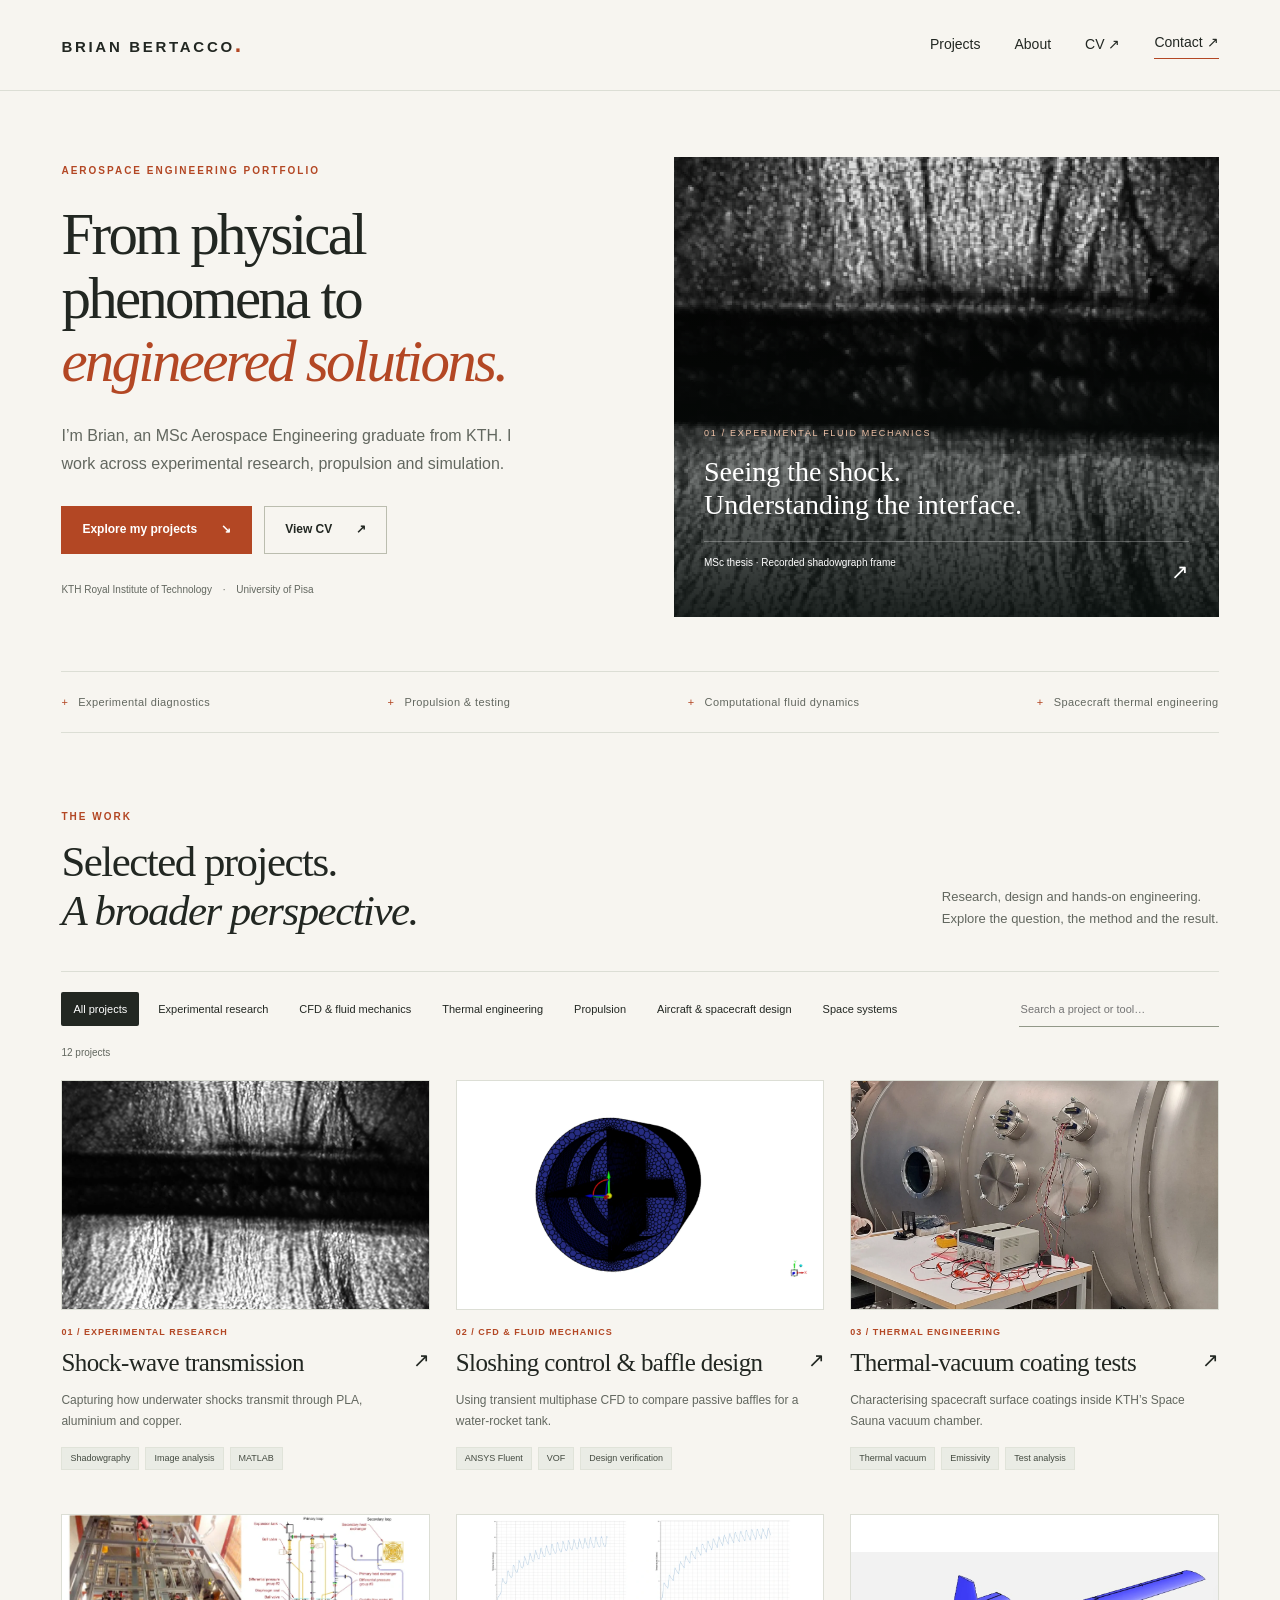
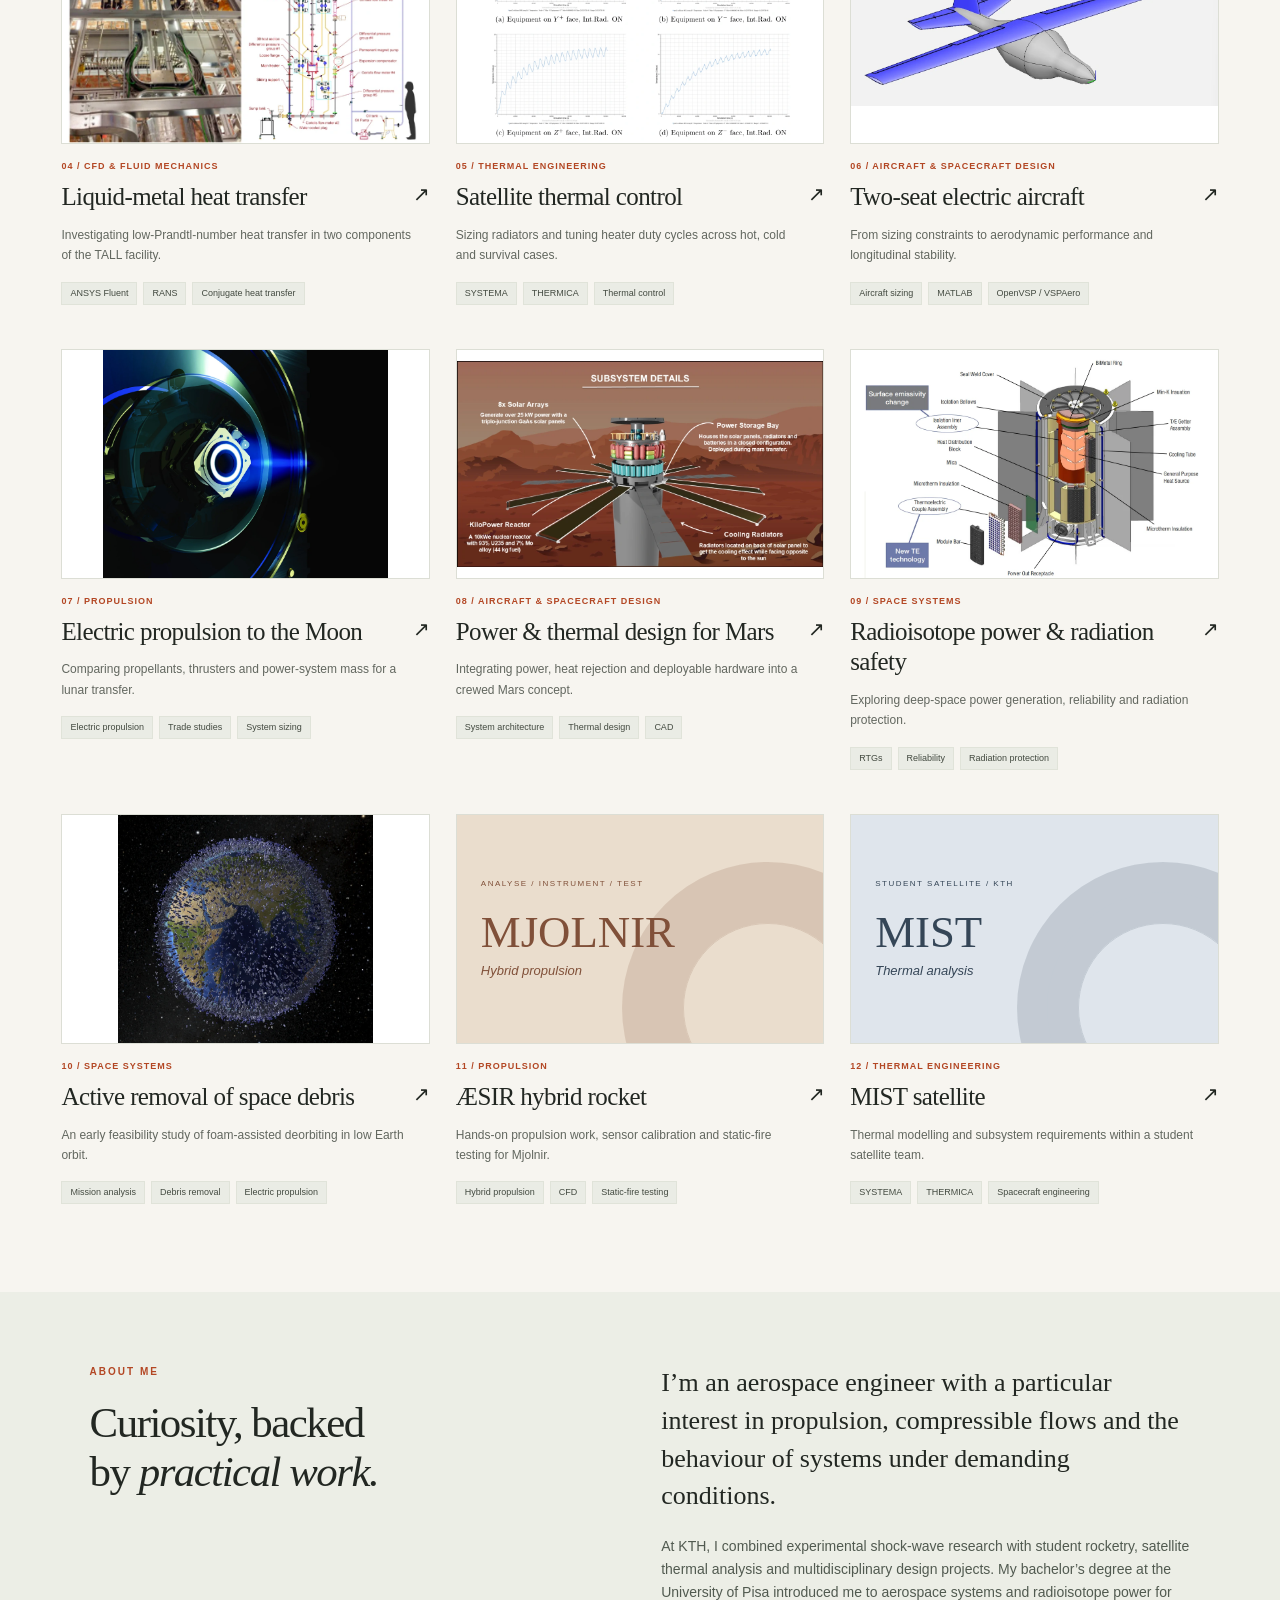
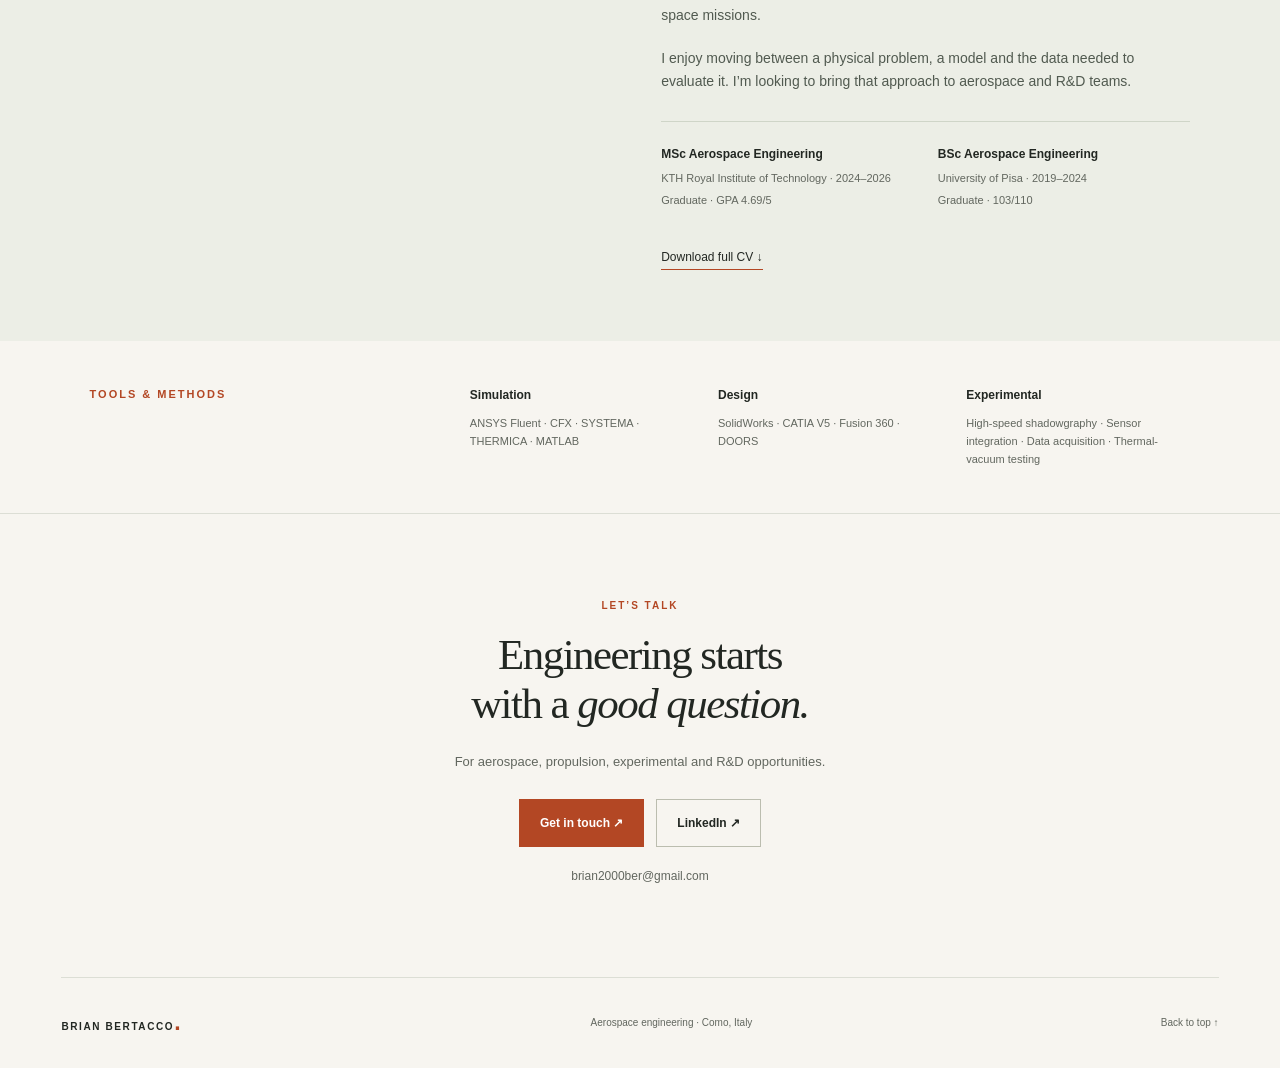
==== index.html @ 355e43d5 "Add engineering portfolio" ====
<!doctype html><html lang="en"><head><meta charset="utf-8"><meta name="viewport" content="width=device-width,initial-scale=1"><meta name="description" content="Brian Bertacco, MSc Aerospace Engineering graduate from KTH. Experimental research, propulsion, CFD and spacecraft thermal engineering."><meta name="theme-color" content="#f7f5f0"><title>Aerospace engineering portfolio | Brian Bertacco</title><link rel="icon" href="assets/favicon.svg" type="image/svg+xml"><link rel="stylesheet" href="style.css"><script defer src="script.js"></script></head><body id="top"><a class="skip" href="#main">Skip to content</a><header class="site-header"><a class="brand" href="index.html" aria-label="Brian Bertacco homepage">BRIAN BERTACCO<span class="brand-dot">.</span></a><button class="menu-toggle" aria-expanded="false" aria-controls="nav">Menu <span>+</span></button><nav id="nav" aria-label="Main navigation"><a href="index.html#projects">Projects</a><a href="index.html#about">About</a><a href="documents/brian-bertacco-cv.pdf" target="_blank" rel="noopener">CV ↗</a><a class="nav-contact" href="index.html#contact">Contact ↗</a></nav></header><main id="main"><section class="hero"><div class="hero-copy"><p class="eyebrow">AEROSPACE ENGINEERING PORTFOLIO</p><h1>From physical<br>phenomena to<br><em>engineered solutions.</em></h1><p class="hero-intro">I’m Brian, an MSc Aerospace Engineering graduate from KTH. I work across experimental research, propulsion and simulation.</p><div class="actions"><a class="button primary" href="#projects">Explore my projects <span>↘</span></a><a class="button" href="documents/brian-bertacco-cv.pdf" target="_blank" rel="noopener">View CV <span>↗</span></a></div><p class="hero-foot">KTH Royal Institute of Technology <span>·</span> University of Pisa</p></div><a class="hero-image" href="projects/shock-transmission.html"><img src="assets/images/shock.webp" alt="High-speed shadowgraph of the free-field underwater shock experiment, Shot 2 at 18.2 microseconds" width="742" height="491" fetchpriority="high"><div class="image-label"><span>01 / EXPERIMENTAL FLUID MECHANICS</span><strong>Seeing the shock.<br>Understanding the interface.</strong><small>MSc thesis · Recorded shadowgraph frame <b>↗</b></small></div></a></section><section class="discipline-strip" aria-label="Areas of work"><span>Experimental diagnostics</span><span>Propulsion & testing</span><span>Computational fluid dynamics</span><span>Spacecraft thermal engineering</span></section><section id="projects" class="projects-section"><div class="section-heading"><div><p class="eyebrow">THE WORK</p><h2>Selected projects.<br><em>A broader perspective.</em></h2></div><p>Research, design and hands-on engineering.<br>Explore the question, the method and the result.</p></div><div class="project-tools"><div class="filters" aria-label="Filter projects"><button class="filter active" data-filter="All projects" aria-pressed="true">All projects</button><button class="filter" data-filter="Experimental research" aria-pressed="false">Experimental research</button><button class="filter" data-filter="CFD &amp; fluid mechanics" aria-pressed="false">CFD &amp; fluid mechanics</button><button class="filter" data-filter="Thermal engineering" aria-pressed="false">Thermal engineering</button><button class="filter" data-filter="Propulsion" aria-pressed="false">Propulsion</button><button class="filter" data-filter="Aircraft &amp; spacecraft design" aria-pressed="false">Aircraft &amp; spacecraft design</button><button class="filter" data-filter="Space systems" aria-pressed="false">Space systems</button></div><label class="search-label"><span class="sr-only">Search projects</span><input id="project-search" type="search" placeholder="Search a project or tool…"></label></div><div class="results-line" id="result-count" aria-live="polite">12 projects</div><div class="project-grid"><article class="project-card" data-category="Experimental research" data-search="shock-wave transmission experimental research capturing how underwater shocks transmit through pla, aluminium and copper. shadowgraphy image analysis matlab"><a class="card-image" href="projects/shock-transmission.html" tabindex="-1" aria-hidden="true"><img src="assets/images/shock.webp" alt="Free-field baseline, Shot 2 at 18.2 µs. MSc thesis, Figure 13(d), PDF p. 21." loading="lazy" width="900" height="550"></a><div class="card-meta"><span>01 / Experimental research</span></div><h3><a href="projects/shock-transmission.html">Shock-wave transmission<span aria-hidden="true">↗</span></a></h3><p>Capturing how underwater shocks transmit through PLA, aluminium and copper.</p><div class="tags"><span>Shadowgraphy</span><span>Image analysis</span><span>MATLAB</span></div></article><article class="project-card" data-category="CFD &amp; fluid mechanics" data-search="sloshing control &amp; baffle design cfd &amp; fluid mechanics using transient multiphase cfd to compare passive baffles for a water-rocket tank. ansys fluent vof design verification"><a class="card-image" href="projects/sloshing-control.html" tabindex="-1" aria-hidden="true"><img src="assets/images/slosh.webp" alt="Mixed baffle configuration with central cruciform structure. Final Design Report, Figure 4, PDF p. 21." loading="lazy" width="900" height="550"></a><div class="card-meta"><span>02 / CFD &amp; fluid mechanics</span></div><h3><a href="projects/sloshing-control.html">Sloshing control &amp; baffle design<span aria-hidden="true">↗</span></a></h3><p>Using transient multiphase CFD to compare passive baffles for a water-rocket tank.</p><div class="tags"><span>ANSYS Fluent</span><span>VOF</span><span>Design verification</span></div></article><article class="project-card" data-category="Thermal engineering" data-search="thermal-vacuum coating tests thermal engineering characterising spacecraft surface coatings inside kth’s space sauna vacuum chamber. thermal vacuum emissivity test analysis"><a class="card-image" href="projects/thermal-vacuum.html" tabindex="-1" aria-hidden="true"><img src="assets/images/tvc-user.webp" alt="User-supplied thermal-vacuum chamber photograph for visual context. The specific apparatus and image authorship were not documented." loading="lazy" width="900" height="550"></a><div class="card-meta"><span>03 / Thermal engineering</span></div><h3><a href="projects/thermal-vacuum.html">Thermal-vacuum coating tests<span aria-hidden="true">↗</span></a></h3><p>Characterising spacecraft surface coatings inside KTH’s Space Sauna vacuum chamber.</p><div class="tags"><span>Thermal vacuum</span><span>Emissivity</span><span>Test analysis</span></div></article><article class="project-card" data-category="CFD &amp; fluid mechanics" data-search="liquid-metal heat transfer cfd &amp; fluid mechanics investigating low-prandtl-number heat transfer in two components of the tall facility. ansys fluent rans conjugate heat transfer"><a class="card-image" href="projects/liquid-metal-cfd.html" tabindex="-1" aria-hidden="true"><img src="assets/images/tall-reference.webp" alt="User-supplied TALL-3D facility reference illustration. This is contextual imagery, not a simulation contour or the 2D geometry of this coursework report." loading="lazy" width="900" height="550"></a><div class="card-meta"><span>04 / CFD &amp; fluid mechanics</span></div><h3><a href="projects/liquid-metal-cfd.html">Liquid-metal heat transfer<span aria-hidden="true">↗</span></a></h3><p>Investigating low-Prandtl-number heat transfer in two components of the TALL facility.</p><div class="tags"><span>ANSYS Fluent</span><span>RANS</span><span>Conjugate heat transfer</span></div></article><article class="project-card" data-category="Thermal engineering" data-search="satellite thermal control thermal engineering sizing radiators and tuning heater duty cycles across hot, cold and survival cases. systema thermica thermal control"><a class="card-image" href="projects/satellite-thermal-control.html" tabindex="-1" aria-hidden="true"><img src="assets/images/thermica.webp" alt="Hot-case equipment temperatures with internal radiation enabled. Thermal Control System report, Figure A.3, PDF p. 13." loading="lazy" width="900" height="550"></a><div class="card-meta"><span>05 / Thermal engineering</span></div><h3><a href="projects/satellite-thermal-control.html">Satellite thermal control<span aria-hidden="true">↗</span></a></h3><p>Sizing radiators and tuning heater duty cycles across hot, cold and survival cases.</p><div class="tags"><span>SYSTEMA</span><span>THERMICA</span><span>Thermal control</span></div></article><article class="project-card" data-category="Aircraft &amp; spacecraft design" data-search="two-seat electric aircraft aircraft &amp; spacecraft design from sizing constraints to aerodynamic performance and longitudinal stability. aircraft sizing matlab openvsp / vspaero"><a class="card-image" href="projects/electric-aircraft.html" tabindex="-1" aria-hidden="true"><img src="assets/images/aircraft.webp" alt="Final team aircraft configuration in OpenVSP. Flight Project, Figure 11, PDF p. 23." loading="lazy" width="900" height="550"></a><div class="card-meta"><span>06 / Aircraft &amp; spacecraft design</span></div><h3><a href="projects/electric-aircraft.html">Two-seat electric aircraft<span aria-hidden="true">↗</span></a></h3><p>From sizing constraints to aerodynamic performance and longitudinal stability.</p><div class="tags"><span>Aircraft sizing</span><span>MATLAB</span><span>OpenVSP / VSPAero</span></div></article><article class="project-card" data-category="Propulsion" data-search="electric propulsion to the moon propulsion comparing propellants, thrusters and power-system mass for a lunar transfer. electric propulsion trade studies system sizing"><a class="card-image" href="projects/lunar-electric-propulsion.html" tabindex="-1" aria-hidden="true"><img src="assets/images/smart-thruster-reference.webp" alt="User-supplied photograph of SMART-1’s stationary plasma thruster. Reference imagery; not hardware from this coursework study." loading="lazy" width="900" height="550"></a><div class="card-meta"><span>07 / Propulsion</span></div><h3><a href="projects/lunar-electric-propulsion.html">Electric propulsion to the Moon<span aria-hidden="true">↗</span></a></h3><p>Comparing propellants, thrusters and power-system mass for a lunar transfer.</p><div class="tags"><span>Electric propulsion</span><span>Trade studies</span><span>System sizing</span></div></article><article class="project-card" data-category="Aircraft &amp; spacecraft design" data-search="power &amp; thermal design for mars aircraft &amp; spacecraft design integrating power, heat rejection and deployable hardware into a crewed mars concept. system architecture thermal design cad"><a class="card-image" href="projects/mars-vehicle.html" tabindex="-1" aria-hidden="true"><img src="assets/images/mars-detail.webp" alt="Team rendering showing solar arrays, power storage and radiators. Vehicle Design report, Figure 12, PDF p. 13." loading="lazy" width="900" height="550"></a><div class="card-meta"><span>08 / Aircraft &amp; spacecraft design</span></div><h3><a href="projects/mars-vehicle.html">Power &amp; thermal design for Mars<span aria-hidden="true">↗</span></a></h3><p>Integrating power, heat rejection and deployable hardware into a crewed Mars concept.</p><div class="tags"><span>System architecture</span><span>Thermal design</span><span>CAD</span></div></article><article class="project-card" data-category="Space systems" data-search="radioisotope power &amp; radiation safety space systems exploring deep-space power generation, reliability and radiation protection. rtgs reliability radiation protection"><a class="card-image" href="projects/radioisotope-power.html" tabindex="-1" aria-hidden="true"><img src="assets/images/em-mrtg-reference.webp" alt="User-supplied eMMRTG explanatory diagram. Reference imagery; not hardware developed in the BSc thesis." loading="lazy" width="900" height="550"></a><div class="card-meta"><span>09 / Space systems</span></div><h3><a href="projects/radioisotope-power.html">Radioisotope power &amp; radiation safety<span aria-hidden="true">↗</span></a></h3><p>Exploring deep-space power generation, reliability and radiation protection.</p><div class="tags"><span>RTGs</span><span>Reliability</span><span>Radiation protection</span></div></article><article class="project-card" data-category="Space systems" data-search="active removal of space debris space systems an early feasibility study of foam-assisted deorbiting in low earth orbit. mission analysis debris removal electric propulsion"><a class="card-image" href="projects/space-debris-removal.html" tabindex="-1" aria-hidden="true"><img src="assets/images/earth-debris-user.webp" alt="User-supplied illustration of Earth and orbital debris. Visual context, not a rendering from the feasibility analysis." loading="lazy" width="900" height="550"></a><div class="card-meta"><span>10 / Space systems</span></div><h3><a href="projects/space-debris-removal.html">Active removal of space debris<span aria-hidden="true">↗</span></a></h3><p>An early feasibility study of foam-assisted deorbiting in low Earth orbit.</p><div class="tags"><span>Mission analysis</span><span>Debris removal</span><span>Electric propulsion</span></div></article><article class="project-card" data-category="Propulsion" data-search="æsir hybrid rocket propulsion hands-on propulsion work, sensor calibration and static-fire testing for mjolnir. hybrid propulsion cfd static-fire testing"><a class="card-image" href="projects/aesir-rocketry.html" tabindex="-1" aria-hidden="true"><div class="type-visual rocket"><span>ANALYSE / INSTRUMENT / TEST</span><strong>MJOLNIR</strong><em>Hybrid propulsion</em><i aria-hidden="true"></i></div></a><div class="card-meta"><span>11 / Propulsion</span></div><h3><a href="projects/aesir-rocketry.html">ÆSIR hybrid rocket<span aria-hidden="true">↗</span></a></h3><p>Hands-on propulsion work, sensor calibration and static-fire testing for Mjolnir.</p><div class="tags"><span>Hybrid propulsion</span><span>CFD</span><span>Static-fire testing</span></div></article><article class="project-card" data-category="Thermal engineering" data-search="mist satellite thermal engineering thermal modelling and subsystem requirements within a student satellite team. systema thermica spacecraft engineering"><a class="card-image" href="projects/mist-satellite.html" tabindex="-1" aria-hidden="true"><div class="type-visual satellite"><span>STUDENT SATELLITE / KTH</span><strong>MIST</strong><em>Thermal analysis</em><i aria-hidden="true"></i></div></a><div class="card-meta"><span>12 / Thermal engineering</span></div><h3><a href="projects/mist-satellite.html">MIST satellite<span aria-hidden="true">↗</span></a></h3><p>Thermal modelling and subsystem requirements within a student satellite team.</p><div class="tags"><span>SYSTEMA</span><span>THERMICA</span><span>Spacecraft engineering</span></div></article></div><p id="no-results" hidden>No projects match this search. Try another topic or select All projects.</p></section><section id="about" class="about-section"><div><p class="eyebrow">ABOUT ME</p><h2>Curiosity, backed<br>by <em>practical work.</em></h2></div><div class="about-copy"><p class="large-copy">I’m an aerospace engineer with a particular interest in propulsion, compressible flows and the behaviour of systems under demanding conditions.</p><p>At KTH, I combined experimental shock-wave research with student rocketry, satellite thermal analysis and multidisciplinary design projects. My bachelor’s degree at the University of Pisa introduced me to aerospace systems and radioisotope power for space missions.</p><p>I enjoy moving between a physical problem, a model and the data needed to evaluate it. I’m looking to bring that approach to aerospace and R&amp;D teams.</p><div class="education"><div><strong>MSc Aerospace Engineering</strong><span>KTH Royal Institute of Technology · 2024–2026</span><small>Graduate · GPA 4.69/5</small></div><div><strong>BSc Aerospace Engineering</strong><span>University of Pisa · 2019–2024</span><small>Graduate · 103/110</small></div></div><a class="text-link" href="documents/brian-bertacco-cv.pdf" download>Download full CV ↓</a></div></section><section class="skills-section"><p class="eyebrow">TOOLS & METHODS</p><div><p><strong>Simulation</strong>ANSYS Fluent · CFX · SYSTEMA · THERMICA · MATLAB</p><p><strong>Design</strong>SolidWorks · CATIA V5 · Fusion 360 · DOORS</p><p><strong>Experimental</strong>High-speed shadowgraphy · Sensor integration · Data acquisition · Thermal-vacuum testing</p></div></section><section id="contact" class="contact-section"><p class="eyebrow">LET’S TALK</p><h2>Engineering starts<br>with a <em>good question.</em></h2><p>For aerospace, propulsion, experimental and R&amp;D opportunities.</p><div class="actions"><a class="button primary" href="mailto:brian2000ber@gmail.com">Get in touch ↗</a><a class="button" href="https://www.linkedin.com/in/brianbertacco" target="_blank" rel="noopener">LinkedIn ↗</a></div><a class="email" href="mailto:brian2000ber@gmail.com">brian2000ber@gmail.com</a></section></main><footer><a class="brand" href="index.html">BRIAN BERTACCO<span class="brand-dot">.</span></a><span>Aerospace engineering · Como, Italy</span><a href="#top">Back to top ↑</a></footer><dialog id="lightbox" aria-label="Project image"><button class="lightbox-close" aria-label="Close image">Close ×</button><img alt=""><p></p></dialog></body></html>
---- style.css ----
:root{--paper:#f7f5f0;--ink:#222722;--muted:#62675f;--line:#dcded5;--accent:#b34724;--soft:#eeeee7;--serif:Georgia,'Times New Roman',serif;--sans:Arial,Helvetica,sans-serif}*{box-sizing:border-box}html{scroll-behavior:smooth;scroll-padding-top:95px}body{margin:0;background:var(--paper);color:var(--ink);font-family:var(--sans);font-size:16px;line-height:1.65}a{color:inherit;text-decoration:none}button,input{font:inherit}button,a,input{-webkit-tap-highlight-color:transparent}button{cursor:pointer}button:focus-visible,a:focus-visible,input:focus-visible{outline:3px solid var(--accent);outline-offset:5px}img{display:block;width:100%;height:auto}h1,h2,h3,p{margin:0}h1,h2,h3{font-weight:400}h1,h2,h3,.large-copy{font-family:var(--serif)}h1{font-size:clamp(44px,4.6vw,76px);line-height:1.08;letter-spacing:-2.7px}h2{font-size:clamp(34px,3.35vw,53px);line-height:1.13;letter-spacing:-1.5px}h3{font-size:25px;line-height:1.23;letter-spacing:-.6px}em{font-weight:400}button{color:var(--ink)}.site-header{display:flex;align-items:center;justify-content:space-between;padding:26px 4.8%;border-bottom:1px solid var(--line);gap:24px}.brand{font-size:15px;font-weight:700;letter-spacing:2.7px;white-space:nowrap}.brand-dot{color:var(--accent);font-size:23px}.site-header nav{display:flex;align-items:center;gap:34px;font-size:14px}.site-header nav a:hover{color:var(--accent)}.nav-contact{border-bottom:1px solid var(--accent);padding-bottom:3px}.menu-toggle{display:none}.hero{display:grid;grid-template-columns:1.04fr 1fr;gap:4%;padding:66px 4.8% 54px;max-width:1600px;margin:auto}.eyebrow{font-size:10px;letter-spacing:2px;font-weight:700;color:var(--accent);line-height:1.5}.hero .eyebrow{margin:6px 0 25px}.hero h1 em{color:var(--accent)}.hero-intro{max-width:450px;margin:28px 0;color:var(--muted);font-size:16px;line-height:1.75}.actions{display:flex;align-items:center;gap:12px;flex-wrap:wrap}.button{display:inline-flex;align-items:center;justify-content:center;gap:24px;min-height:48px;border:1px solid #bbbdaf;padding:12px 20px;font-size:12px;font-weight:600;transition:background .2s,color .2s}.button.primary{background:var(--accent);color:#fff;border-color:var(--accent)}.button:hover{background:var(--ink);border-color:var(--ink);color:#fff}.hero-foot{font-size:10px;color:var(--muted);margin-top:28px}.hero-foot span{padding:0 8px}.hero-image{position:relative;min-height:460px;overflow:hidden;background:#181b19;display:block}.hero-image>img{height:100%;object-fit:cover;opacity:.85;filter:contrast(1.03);transition:transform .8s}.hero-image:hover>img{transform:scale(1.03)}.hero-image:after{content:'';position:absolute;inset:30% 0 0;background:linear-gradient(transparent,rgba(8,14,12,.9))}.image-label{position:absolute;bottom:27px;left:30px;right:30px;z-index:1;color:white}.image-label>span{font-size:9px;letter-spacing:1.7px;color:#f0c3a8}.image-label strong{display:block;font-size:28px;line-height:1.16;margin:12px 0 20px;font-family:var(--serif);font-weight:400}.image-label small{display:block;border-top:1px solid #ffffff45;padding-top:13px;font-size:10px}.image-label b{float:right;font-size:21px;font-weight:400}.discipline-strip{display:flex;justify-content:space-between;gap:20px;margin:0 4.8%;padding:21px 0;border-top:1px solid var(--line);border-bottom:1px solid var(--line);font-size:11px;letter-spacing:.4px;color:var(--muted)}.discipline-strip span:before{content:'+';color:var(--accent);margin-right:10px}.projects-section{padding:76px 4.8% 88px;max-width:1600px;margin:auto}.section-heading{display:flex;justify-content:space-between;align-items:end;gap:30px;margin-bottom:36px}.section-heading .eyebrow{margin-bottom:14px}.section-heading>p{font-size:13px;color:var(--muted);padding-bottom:6px}.project-tools{display:flex;align-items:start;justify-content:space-between;gap:20px;border-top:1px solid var(--line);padding-top:20px}.filters{display:flex;flex-wrap:wrap;gap:7px;max-width:850px}.filter{padding:7px 11px;border:1px solid transparent;border-radius:2px;background:transparent;font-size:11px;white-space:nowrap}.filter:hover{border-color:var(--line)}.filter.active{background:var(--ink);color:white}.search-label{flex-shrink:0;width:200px}#project-search{width:100%;border:0;border-bottom:1px solid #929888;background:transparent;padding:8px 2px;font-size:11px;border-radius:0;color:var(--ink)}.results-line{font-size:10px;color:var(--muted);margin:18px 0}.project-grid{display:grid;grid-template-columns:repeat(3,minmax(0,1fr));gap:44px 26px}.project-card[hidden]{display:none}.card-image{display:block;background:#eee;width:100%;aspect-ratio:1.6;overflow:hidden;border:1px solid var(--line)}.card-image>img{width:100%;height:100%;object-fit:contain;background:#fff;transition:transform .45s}.project-card:first-child .card-image>img,.project-card:nth-child(3) .card-image>img{object-fit:cover}.card-image:hover>img{transform:scale(1.035)}.card-meta{margin:15px 0 8px;font-size:9px;font-weight:700;letter-spacing:1px;text-transform:uppercase;color:var(--accent)}.project-card h3 a{display:flex;justify-content:space-between;gap:12px}.project-card h3 a:hover{color:var(--accent)}.project-card h3 span{font-family:var(--sans);font-size:20px}.project-card p{margin-top:12px;font-size:12px;line-height:1.7;color:var(--muted);max-width:95%}.tags{display:flex;gap:6px;flex-wrap:wrap;margin-top:16px}.tags span{font-size:9px;padding:3px 8px;background:#eaece5;border:1px solid #e0e3d9;color:#434a40}.type-visual{width:100%;height:100%;min-height:200px;background:#e5ebe7;position:relative;overflow:hidden;padding:24px;color:#2b4741;display:flex;flex-direction:column;justify-content:center}.type-visual>span{font-size:8px;letter-spacing:1.5px;z-index:1}.type-visual strong{font-family:var(--serif);font-size:clamp(30px,3.5vw,60px);font-weight:400;line-height:1.2;margin-top:16px;z-index:1}.type-visual em{font-size:13px;z-index:1}.type-visual i{position:absolute;width:170px;height:170px;border:1px solid currentColor;opacity:.16;border-radius:50%;right:-30px;bottom:-50px;box-shadow:0 0 0 30px transparent,0 0 0 31px currentColor,0 0 0 60px transparent,0 0 0 61px currentColor}.type-visual.moon{background:#252d35;color:#e4dfd2}.type-visual.rocket{background:#eaddcd;color:#805039}.type-visual.satellite{background:#dfe5ec;color:#354657}#no-results{padding:35px 0;color:var(--muted)}.about-section{display:grid;grid-template-columns:1fr 1.12fr;gap:9%;padding:72px 7%;background:#eceee6}.about-section .eyebrow{margin-bottom:20px}.about-copy p{margin-bottom:20px;font-size:14px;color:#515a50}.about-copy .large-copy{font-size:26px;line-height:1.45;color:var(--ink)}.education{display:grid;grid-template-columns:1fr 1fr;gap:24px;padding:23px 0;margin:28px 0 10px;border-top:1px solid #cfd5c8}.education strong{font-size:12px;display:block}.education span,.education small{display:block;font-size:11px;color:var(--muted);margin-top:4px}.text-link{font-size:12px;border-bottom:1px solid var(--accent);padding-bottom:5px}.skills-section{padding:45px 7%;display:grid;grid-template-columns:1fr 2fr;gap:20px;border-bottom:1px solid var(--line)}.skills-section>div{display:grid;grid-template-columns:1fr 1fr 1fr;gap:24px}.skills-section strong{display:block;color:var(--ink);font-size:12px;margin-bottom:8px}.skills-section p{font-size:11px;color:var(--muted)}.skills-section .eyebrow{color:var(--accent)}.contact-section{text-align:center;padding:84px 24px 88px}.contact-section h2{margin:18px 0 23px}.contact-section>p:not(.eyebrow){font-size:13px;color:var(--muted)}.contact-section .actions{justify-content:center;margin:27px 0 15px}.email{font-size:12px;color:var(--muted)}footer{margin:0 4.8%;padding:26px 0;border-top:1px solid var(--line);display:flex;justify-content:space-between;align-items:center;gap:20px}footer .brand{font-size:10px;letter-spacing:1.6px}footer>span,footer>a:last-of-type{font-size:10px;color:var(--muted)}.detail{max-width:1280px;margin:auto;padding:35px 4.8% 60px}.back-link{font-size:12px;color:var(--muted)}.detail-title{padding:52px 0 35px;max-width:1000px}.detail-title h1{margin:18px 0 23px;font-size:clamp(42px,5.5vw,76px)}.orange{color:var(--accent)}.detail-lead{font-size:20px;color:var(--muted);max-width:740px;line-height:1.6}.detail-meta{display:flex;gap:50px;margin:35px 0 20px}.detail-meta small{display:block;font-size:9px;letter-spacing:1.6px;color:var(--muted);margin-bottom:7px}.detail-meta span{font-size:12px}.detail-cover{height:460px;border:1px solid var(--line);background:white;overflow:hidden}.detail-cover>img{height:100%;object-fit:contain}.detail-cover .type-visual{padding:50px}.detail-cover .type-visual strong{font-size:88px}.detail-cover .type-visual>span{font-size:12px}.detail-cover .type-visual em{font-size:23px}.metrics{display:grid;grid-template-columns:repeat(3,1fr);border-bottom:1px solid var(--line);padding:30px 0;margin-bottom:65px}.metrics>div{padding:0 20px;border-right:1px solid var(--line)}.metrics>div:first-child{padding-left:0}.metrics>div:last-child{border:0}.metrics strong{display:block;font-family:var(--serif);font-size:36px;font-weight:400;color:var(--accent);line-height:1.3}.metrics span{font-size:11px;color:var(--muted)}.case-layout{display:grid;grid-template-columns:230px minmax(0,1fr);gap:6%}.case-layout aside{align-self:start;position:sticky;top:25px}.case-layout aside a:not(.button){display:block;font-size:11px;padding:8px 0;color:var(--muted)}.case-layout aside .eyebrow{margin-bottom:15px}.case-layout aside .button{margin-top:22px}.case-body section{margin-bottom:48px;scroll-margin-top:25px}.case-body h2{font-size:32px;margin:12px 0 20px;letter-spacing:-.7px}.case-body p,.case-body li{font-size:15px;line-height:1.85;color:#4f594f}.case-body .eyebrow{font-size:10px;color:var(--accent)}.case-body ul{padding-left:20px}.case-body li{padding:0 0 12px 7px}.case-body li::marker{color:var(--accent)}.scope{padding:25px;background:var(--soft);border-left:2px solid var(--accent)}.scope p:last-child{font-size:13px;margin-top:10px}.gallery{display:grid;grid-template-columns:1fr 1fr;gap:25px;margin-top:24px}.gallery figure{margin:0;min-width:0}.gallery figure:first-child{grid-column:1/-1}.enlarge{border:1px solid var(--line);padding:0;background:white;display:block;width:100%;overflow:hidden}.enlarge img{object-fit:contain;height:230px;padding:6px}.gallery figure:first-child img{height:auto;max-height:440px}.gallery figcaption{margin-top:10px;font-size:10px;line-height:1.7;color:var(--muted)}.case-body .small{font-size:11px}.credits{border-top:1px solid var(--line);padding-top:25px}.credits p:not(.eyebrow){font-size:11px;line-height:1.8;margin-top:12px}.credits .text-link{display:inline-block;margin-top:20px}.next-project{display:block;padding:35px 0;border-top:1px solid var(--line);margin-top:35px}.next-project strong{font-family:var(--serif);display:flex;justify-content:space-between;gap:25px;font-size:35px;font-weight:400;line-height:1.3;margin-top:12px}.next-project:hover strong{color:var(--accent)}.error-page{min-height:65vh;padding:90px 7%}.error-page h1{margin:20px 0 35px}.sr-only{position:absolute;width:1px;height:1px;padding:0;margin:-1px;overflow:hidden;clip:rect(0,0,0,0);white-space:nowrap;border:0}.skip{position:absolute;left:10px;top:-80px;background:var(--ink);color:white;padding:10px 20px;z-index:10}.skip:focus{top:10px}dialog{border:0;padding:50px 24px 24px;background:var(--paper);max-width:min(1100px,94vw);max-height:94vh;width:100%;color:var(--ink)}dialog::backdrop{background:#111c}dialog img{object-fit:contain;max-height:73vh}dialog p{font-size:12px;margin-top:16px}.lightbox-close{position:absolute;right:18px;top:12px;border:0;background:transparent;font-size:12px;padding:6px}.dialog-open{overflow:hidden}
@media(min-width:1600px){.site-header,.discipline-strip,footer{max-width:1448px;margin-left:auto;margin-right:auto}.site-header{padding-left:0;padding-right:0}}
@media(max-width:1100px){.project-tools{flex-direction:column}.search-label{width:100%;max-width:320px}.hero{padding-top:46px;gap:30px}.hero-image{min-height:440px}.hero h1{font-size:52px}.case-layout{grid-template-columns:190px 1fr}.project-grid{gap:36px 20px}.education{grid-template-columns:1fr}.skills-section{grid-template-columns:1fr;gap:25px}}
@media(max-width:760px){html{scroll-padding-top:25px}.site-header{padding:18px 6%;position:relative;flex-wrap:wrap}.brand{font-size:12px;letter-spacing:2px}.menu-toggle{display:flex;gap:14px;border:0;background:transparent;font-size:12px;padding:7px 0 7px 14px}.site-header nav{display:none;width:100%;flex-direction:column;align-items:start;gap:15px;padding:12px 0}.site-header nav.open{display:flex}.hero{grid-template-columns:1fr;padding:35px 6% 30px;gap:30px}.hero h1{font-size:clamp(43px,8.8vw,62px);letter-spacing:-1.8px}.hero .eyebrow{font-size:9px;margin:0 0 22px}.hero-intro{font-size:14px;margin:24px 0}.hero-foot{font-size:9px;line-height:1.8}.hero-image{min-height:0;height:350px}.image-label{left:22px;right:22px;bottom:22px}.image-label strong{font-size:28px}.discipline-strip{margin:0 6%;display:grid;grid-template-columns:1fr 1fr;gap:12px;font-size:9px}.projects-section{padding:48px 6% 55px}.section-heading{display:block;margin-bottom:26px}.section-heading>p{margin-top:20px;font-size:12px}.section-heading h2{font-size:38px}.project-grid{grid-template-columns:1fr 1fr;gap:30px 18px}.card-meta{font-size:8px}.project-card h3{font-size:23px}.project-card p{font-size:11px}.tags span{font-size:8px}.type-visual{padding:16px;min-height:0}.type-visual strong{font-size:30px;margin-top:12px}.type-visual>span{font-size:6px}.type-visual em{font-size:10px}.filter{font-size:10px;padding:7px 9px}.about-section{grid-template-columns:1fr;gap:30px;padding:45px 6%}.about-copy .large-copy{font-size:24px}.education{grid-template-columns:1fr 1fr}.skills-section{padding:35px 6%}.skills-section>div{grid-template-columns:1fr}.contact-section{padding:55px 6%}.contact-section h2{font-size:40px}footer{margin:0 6%;flex-wrap:wrap}footer>span{order:3;width:100%}.detail{padding:25px 6% 35px}.detail-title{padding:35px 0 25px}.detail-title h1{font-size:49px;letter-spacing:-1.7px}.detail-lead{font-size:17px}.detail-meta{gap:25px;flex-direction:column;margin-top:25px}.detail-cover{height:300px}.detail-cover .type-visual{padding:25px}.detail-cover .type-visual strong{font-size:55px}.detail-cover .type-visual>span{font-size:9px}.metrics{gap:10px;margin-bottom:35px;padding:24px 0}.metrics>div{padding:0 10px}.metrics strong{font-size:26px}.metrics span{font-size:10px;line-height:1.5;display:block;margin-top:7px}.case-layout{grid-template-columns:1fr;gap:30px}.case-layout aside{position:static;display:flex;flex-wrap:wrap;gap:7px 16px;padding-bottom:24px;border-bottom:1px solid var(--line)}.case-layout aside .eyebrow{width:100%;margin:0}.case-layout aside .button{margin:10px 0 0}.case-layout aside a:not(.button){font-size:10px}.case-body section{margin-bottom:35px}.case-body h2{font-size:29px}.case-body p,.case-body li{font-size:14px}.gallery{gap:20px}.enlarge img{height:170px}.next-project strong{font-size:29px}}
@media(max-width:480px){.project-grid{grid-template-columns:1fr;gap:35px}.card-image{aspect-ratio:1.65}.project-card h3{font-size:27px}.project-card p{font-size:13px}.tags span{font-size:9px}.card-meta{font-size:9px}.type-visual{padding:24px}.type-visual strong{font-size:48px}.type-visual>span{font-size:8px}.type-visual em{font-size:14px}.education{grid-template-columns:1fr}.hero-image{height:320px}.gallery{grid-template-columns:1fr}.gallery figure:first-child{grid-column:auto}.enlarge img{height:auto;max-height:360px}.detail-title h1{font-size:41px}.metrics strong{font-size:23px}.button{gap:16px;padding:11px 17px}.hero-foot span{padding:0 3px}}
@media(prefers-reduced-motion:reduce){html{scroll-behavior:auto}*{transition:none!important}}
@media print{.site-header,.case-layout aside,.back-link,.next-project,footer,.menu-toggle,.actions,.project-tools,dialog{display:none!important}body{background:white;color:black}.hero,.case-layout,.about-section{display:block}.detail-cover{height:220px}.case-body section{break-inside:avoid}.project-card{break-inside:avoid}.gallery img{max-height:220px}.detail{padding:0}.metrics{margin-bottom:25px}}
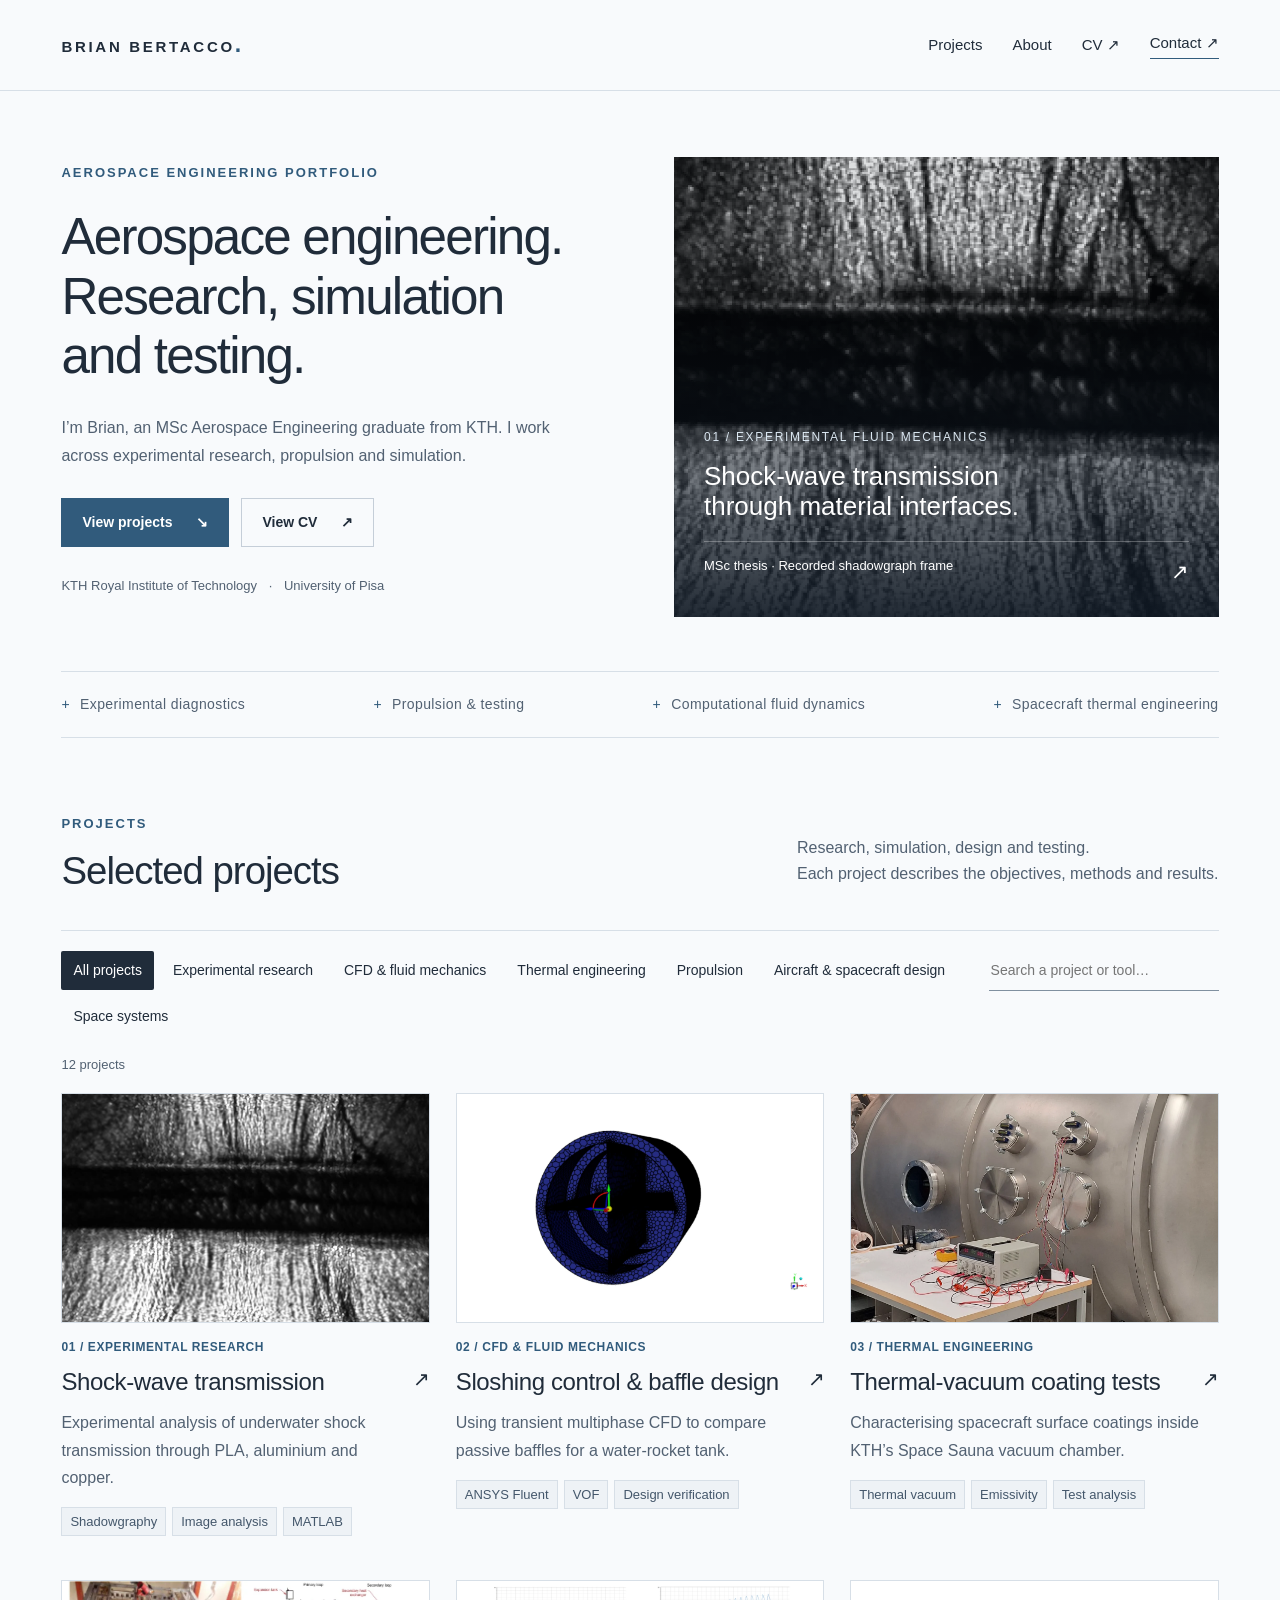
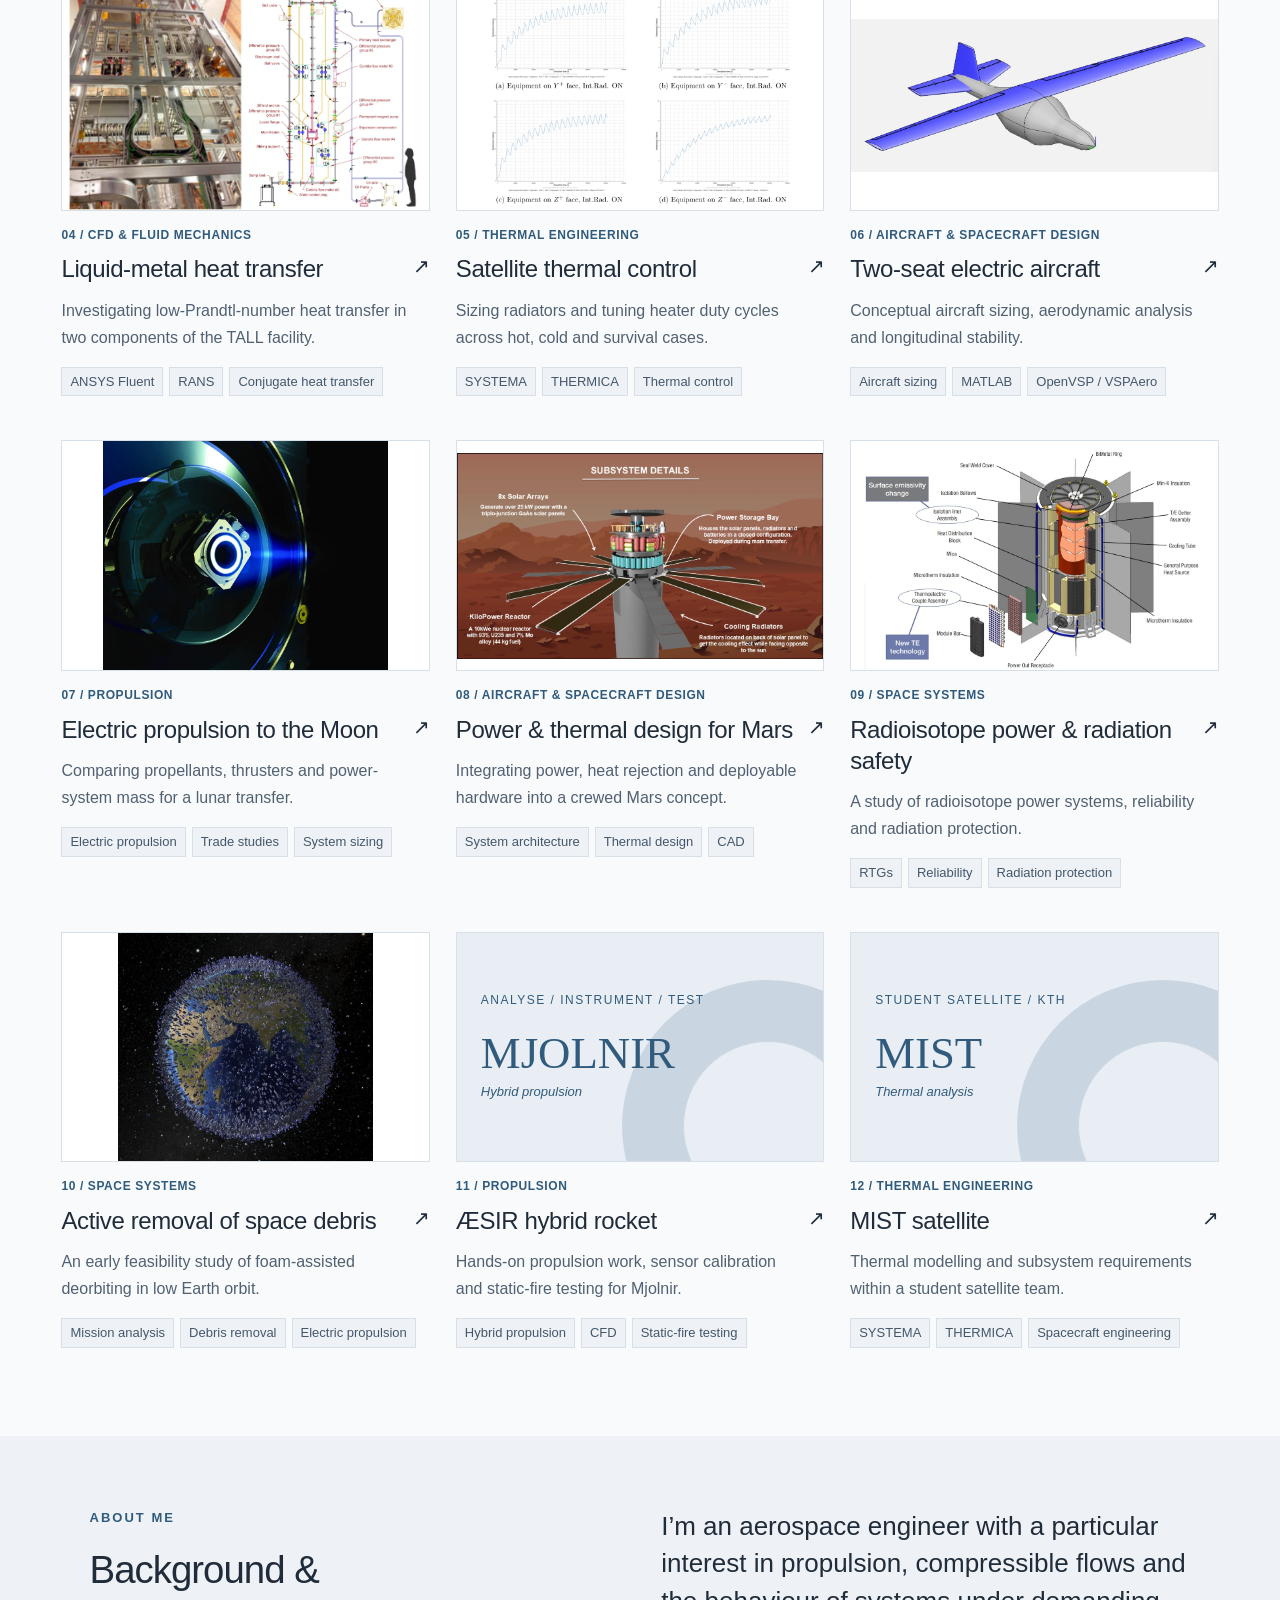
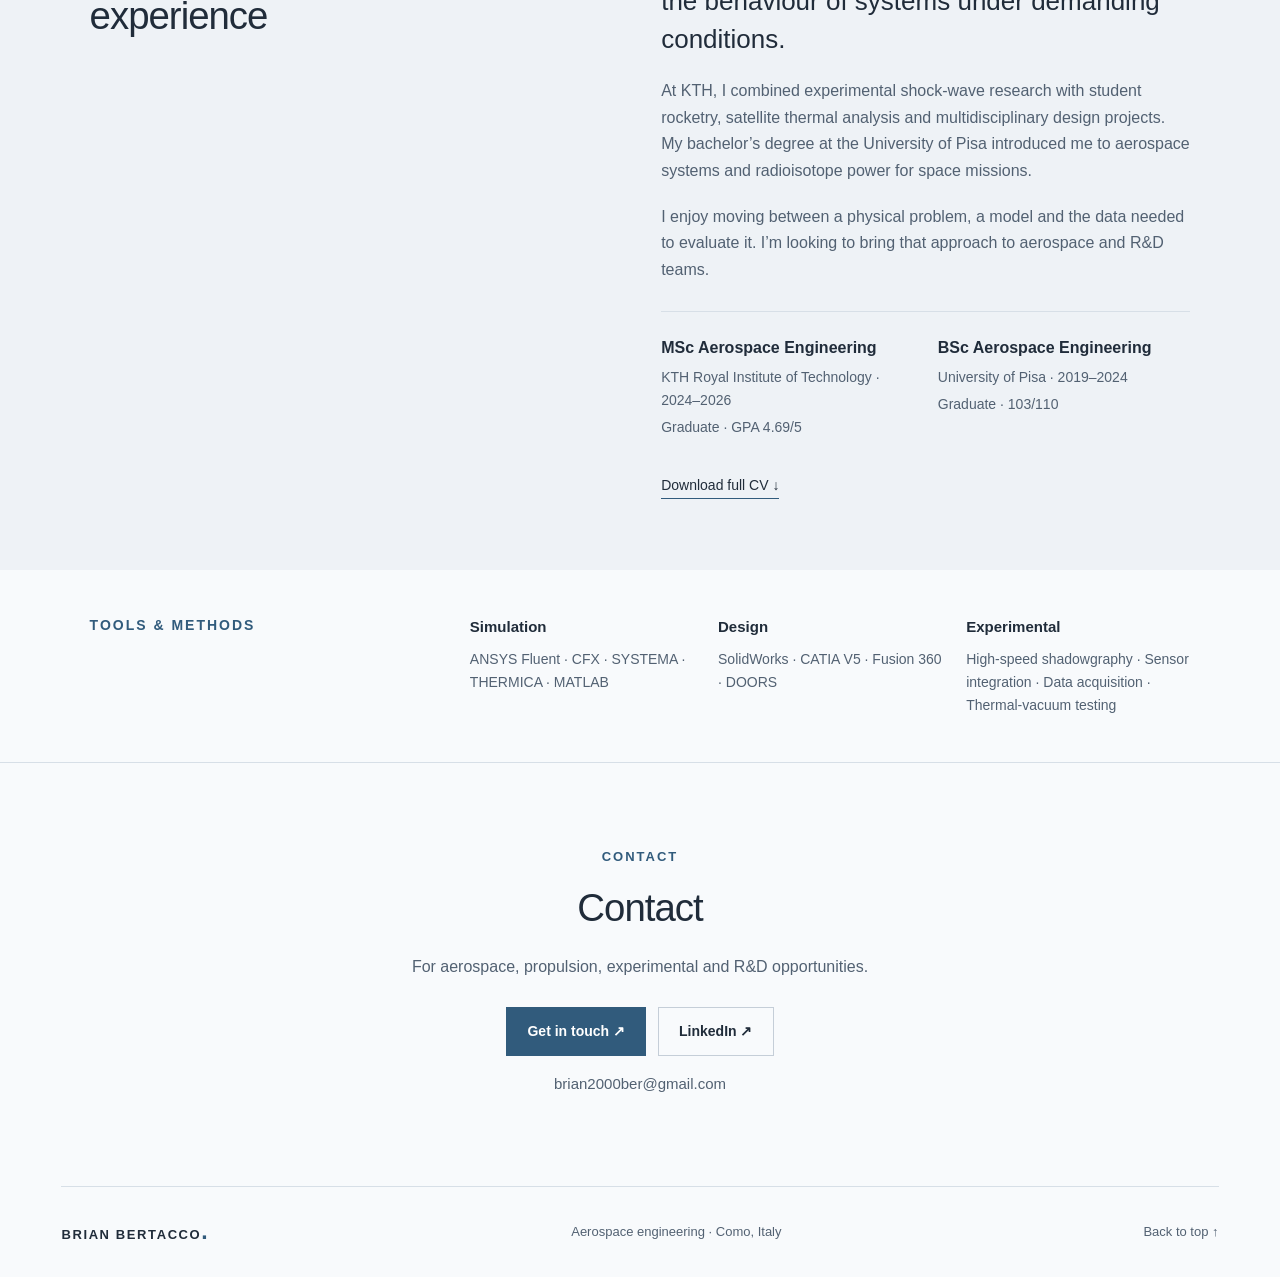
==== commit 7f0649c4: "Refine portfolio typography, colours and engineering copy" ====
--- a/index.html
+++ b/index.html
@@ -1 +1 @@
-<!doctype html><html lang="en"><head><meta charset="utf-8"><meta name="viewport" content="width=device-width,initial-scale=1"><meta name="description" content="Brian Bertacco, MSc Aerospace Engineering graduate from KTH. Experimental research, propulsion, CFD and spacecraft thermal engineering."><meta name="theme-color" content="#f7f5f0"><title>Aerospace engineering portfolio | Brian Bertacco</title><link rel="icon" href="assets/favicon.svg" type="image/svg+xml"><link rel="stylesheet" href="style.css"><script defer src="script.js"></script></head><body id="top"><a class="skip" href="#main">Skip to content</a><header class="site-header"><a class="brand" href="index.html" aria-label="Brian Bertacco homepage">BRIAN BERTACCO<span class="brand-dot">.</span></a><button class="menu-toggle" aria-expanded="false" aria-controls="nav">Menu <span>+</span></button><nav id="nav" aria-label="Main navigation"><a href="index.html#projects">Projects</a><a href="index.html#about">About</a><a href="documents/brian-bertacco-cv.pdf" target="_blank" rel="noopener">CV ↗</a><a class="nav-contact" href="index.html#contact">Contact ↗</a></nav></header><main id="main"><section class="hero"><div class="hero-copy"><p class="eyebrow">AEROSPACE ENGINEERING PORTFOLIO</p><h1>From physical<br>phenomena to<br><em>engineered solutions.</em></h1><p class="hero-intro">I’m Brian, an MSc Aerospace Engineering graduate from KTH. I work across experimental research, propulsion and simulation.</p><div class="actions"><a class="button primary" href="#projects">Explore my projects <span>↘</span></a><a class="button" href="documents/brian-bertacco-cv.pdf" target="_blank" rel="noopener">View CV <span>↗</span></a></div><p class="hero-foot">KTH Royal Institute of Technology <span>·</span> University of Pisa</p></div><a class="hero-image" href="projects/shock-transmission.html"><img src="assets/images/shock.webp" alt="High-speed shadowgraph of the free-field underwater shock experiment, Shot 2 at 18.2 microseconds" width="742" height="491" fetchpriority="high"><div class="image-label"><span>01 / EXPERIMENTAL FLUID MECHANICS</span><strong>Seeing the shock.<br>Understanding the interface.</strong><small>MSc thesis · Recorded shadowgraph frame <b>↗</b></small></div></a></section><section class="discipline-strip" aria-label="Areas of work"><span>Experimental diagnostics</span><span>Propulsion & testing</span><span>Computational fluid dynamics</span><span>Spacecraft thermal engineering</span></section><section id="projects" class="projects-section"><div class="section-heading"><div><p class="eyebrow">THE WORK</p><h2>Selected projects.<br><em>A broader perspective.</em></h2></div><p>Research, design and hands-on engineering.<br>Explore the question, the method and the result.</p></div><div class="project-tools"><div class="filters" aria-label="Filter projects"><button class="filter active" data-filter="All projects" aria-pressed="true">All projects</button><button class="filter" data-filter="Experimental research" aria-pressed="false">Experimental research</button><button class="filter" data-filter="CFD &amp; fluid mechanics" aria-pressed="false">CFD &amp; fluid mechanics</button><button class="filter" data-filter="Thermal engineering" aria-pressed="false">Thermal engineering</button><button class="filter" data-filter="Propulsion" aria-pressed="false">Propulsion</button><button class="filter" data-filter="Aircraft &amp; spacecraft design" aria-pressed="false">Aircraft &amp; spacecraft design</button><button class="filter" data-filter="Space systems" aria-pressed="false">Space systems</button></div><label class="search-label"><span class="sr-only">Search projects</span><input id="project-search" type="search" placeholder="Search a project or tool…"></label></div><div class="results-line" id="result-count" aria-live="polite">12 projects</div><div class="project-grid"><article class="project-card" data-category="Experimental research" data-search="shock-wave transmission experimental research capturing how underwater shocks transmit through pla, aluminium and copper. shadowgraphy image analysis matlab"><a class="card-image" href="projects/shock-transmission.html" tabindex="-1" aria-hidden="true"><img src="assets/images/shock.webp" alt="Free-field baseline, Shot 2 at 18.2 µs. MSc thesis, Figure 13(d), PDF p. 21." loading="lazy" width="900" height="550"></a><div class="card-meta"><span>01 / Experimental research</span></div><h3><a href="projects/shock-transmission.html">Shock-wave transmission<span aria-hidden="true">↗</span></a></h3><p>Capturing how underwater shocks transmit through PLA, aluminium and copper.</p><div class="tags"><span>Shadowgraphy</span><span>Image analysis</span><span>MATLAB</span></div></article><article class="project-card" data-category="CFD &amp; fluid mechanics" data-search="sloshing control &amp; baffle design cfd &amp; fluid mechanics using transient multiphase cfd to compare passive baffles for a water-rocket tank. ansys fluent vof design verification"><a class="card-image" href="projects/sloshing-control.html" tabindex="-1" aria-hidden="true"><img src="assets/images/slosh.webp" alt="Mixed baffle configuration with central cruciform structure. Final Design Report, Figure 4, PDF p. 21." loading="lazy" width="900" height="550"></a><div class="card-meta"><span>02 / CFD &amp; fluid mechanics</span></div><h3><a href="projects/sloshing-control.html">Sloshing control &amp; baffle design<span aria-hidden="true">↗</span></a></h3><p>Using transient multiphase CFD to compare passive baffles for a water-rocket tank.</p><div class="tags"><span>ANSYS Fluent</span><span>VOF</span><span>Design verification</span></div></article><article class="project-card" data-category="Thermal engineering" data-search="thermal-vacuum coating tests thermal engineering characterising spacecraft surface coatings inside kth’s space sauna vacuum chamber. thermal vacuum emissivity test analysis"><a class="card-image" href="projects/thermal-vacuum.html" tabindex="-1" aria-hidden="true"><img src="assets/images/tvc-user.webp" alt="User-supplied thermal-vacuum chamber photograph for visual context. The specific apparatus and image authorship were not documented." loading="lazy" width="900" height="550"></a><div class="card-meta"><span>03 / Thermal engineering</span></div><h3><a href="projects/thermal-vacuum.html">Thermal-vacuum coating tests<span aria-hidden="true">↗</span></a></h3><p>Characterising spacecraft surface coatings inside KTH’s Space Sauna vacuum chamber.</p><div class="tags"><span>Thermal vacuum</span><span>Emissivity</span><span>Test analysis</span></div></article><article class="project-card" data-category="CFD &amp; fluid mechanics" data-search="liquid-metal heat transfer cfd &amp; fluid mechanics investigating low-prandtl-number heat transfer in two components of the tall facility. ansys fluent rans conjugate heat transfer"><a class="card-image" href="projects/liquid-metal-cfd.html" tabindex="-1" aria-hidden="true"><img src="assets/images/tall-reference.webp" alt="User-supplied TALL-3D facility reference illustration. This is contextual imagery, not a simulation contour or the 2D geometry of this coursework report." loading="lazy" width="900" height="550"></a><div class="card-meta"><span>04 / CFD &amp; fluid mechanics</span></div><h3><a href="projects/liquid-metal-cfd.html">Liquid-metal heat transfer<span aria-hidden="true">↗</span></a></h3><p>Investigating low-Prandtl-number heat transfer in two components of the TALL facility.</p><div class="tags"><span>ANSYS Fluent</span><span>RANS</span><span>Conjugate heat transfer</span></div></article><article class="project-card" data-category="Thermal engineering" data-search="satellite thermal control thermal engineering sizing radiators and tuning heater duty cycles across hot, cold and survival cases. systema thermica thermal control"><a class="card-image" href="projects/satellite-thermal-control.html" tabindex="-1" aria-hidden="true"><img src="assets/images/thermica.webp" alt="Hot-case equipment temperatures with internal radiation enabled. Thermal Control System report, Figure A.3, PDF p. 13." loading="lazy" width="900" height="550"></a><div class="card-meta"><span>05 / Thermal engineering</span></div><h3><a href="projects/satellite-thermal-control.html">Satellite thermal control<span aria-hidden="true">↗</span></a></h3><p>Sizing radiators and tuning heater duty cycles across hot, cold and survival cases.</p><div class="tags"><span>SYSTEMA</span><span>THERMICA</span><span>Thermal control</span></div></article><article class="project-card" data-category="Aircraft &amp; spacecraft design" data-search="two-seat electric aircraft aircraft &amp; spacecraft design from sizing constraints to aerodynamic performance and longitudinal stability. aircraft sizing matlab openvsp / vspaero"><a class="card-image" href="projects/electric-aircraft.html" tabindex="-1" aria-hidden="true"><img src="assets/images/aircraft.webp" alt="Final team aircraft configuration in OpenVSP. Flight Project, Figure 11, PDF p. 23." loading="lazy" width="900" height="550"></a><div class="card-meta"><span>06 / Aircraft &amp; spacecraft design</span></div><h3><a href="projects/electric-aircraft.html">Two-seat electric aircraft<span aria-hidden="true">↗</span></a></h3><p>From sizing constraints to aerodynamic performance and longitudinal stability.</p><div class="tags"><span>Aircraft sizing</span><span>MATLAB</span><span>OpenVSP / VSPAero</span></div></article><article class="project-card" data-category="Propulsion" data-search="electric propulsion to the moon propulsion comparing propellants, thrusters and power-system mass for a lunar transfer. electric propulsion trade studies system sizing"><a class="card-image" href="projects/lunar-electric-propulsion.html" tabindex="-1" aria-hidden="true"><img src="assets/images/smart-thruster-reference.webp" alt="User-supplied photograph of SMART-1’s stationary plasma thruster. Reference imagery; not hardware from this coursework study." loading="lazy" width="900" height="550"></a><div class="card-meta"><span>07 / Propulsion</span></div><h3><a href="projects/lunar-electric-propulsion.html">Electric propulsion to the Moon<span aria-hidden="true">↗</span></a></h3><p>Comparing propellants, thrusters and power-system mass for a lunar transfer.</p><div class="tags"><span>Electric propulsion</span><span>Trade studies</span><span>System sizing</span></div></article><article class="project-card" data-category="Aircraft &amp; spacecraft design" data-search="power &amp; thermal design for mars aircraft &amp; spacecraft design integrating power, heat rejection and deployable hardware into a crewed mars concept. system architecture thermal design cad"><a class="card-image" href="projects/mars-vehicle.html" tabindex="-1" aria-hidden="true"><img src="assets/images/mars-detail.webp" alt="Team rendering showing solar arrays, power storage and radiators. Vehicle Design report, Figure 12, PDF p. 13." loading="lazy" width="900" height="550"></a><div class="card-meta"><span>08 / Aircraft &amp; spacecraft design</span></div><h3><a href="projects/mars-vehicle.html">Power &amp; thermal design for Mars<span aria-hidden="true">↗</span></a></h3><p>Integrating power, heat rejection and deployable hardware into a crewed Mars concept.</p><div class="tags"><span>System architecture</span><span>Thermal design</span><span>CAD</span></div></article><article class="project-card" data-category="Space systems" data-search="radioisotope power &amp; radiation safety space systems exploring deep-space power generation, reliability and radiation protection. rtgs reliability radiation protection"><a class="card-image" href="projects/radioisotope-power.html" tabindex="-1" aria-hidden="true"><img src="assets/images/em-mrtg-reference.webp" alt="User-supplied eMMRTG explanatory diagram. Reference imagery; not hardware developed in the BSc thesis." loading="lazy" width="900" height="550"></a><div class="card-meta"><span>09 / Space systems</span></div><h3><a href="projects/radioisotope-power.html">Radioisotope power &amp; radiation safety<span aria-hidden="true">↗</span></a></h3><p>Exploring deep-space power generation, reliability and radiation protection.</p><div class="tags"><span>RTGs</span><span>Reliability</span><span>Radiation protection</span></div></article><article class="project-card" data-category="Space systems" data-search="active removal of space debris space systems an early feasibility study of foam-assisted deorbiting in low earth orbit. mission analysis debris removal electric propulsion"><a class="card-image" href="projects/space-debris-removal.html" tabindex="-1" aria-hidden="true"><img src="assets/images/earth-debris-user.webp" alt="User-supplied illustration of Earth and orbital debris. Visual context, not a rendering from the feasibility analysis." loading="lazy" width="900" height="550"></a><div class="card-meta"><span>10 / Space systems</span></div><h3><a href="projects/space-debris-removal.html">Active removal of space debris<span aria-hidden="true">↗</span></a></h3><p>An early feasibility study of foam-assisted deorbiting in low Earth orbit.</p><div class="tags"><span>Mission analysis</span><span>Debris removal</span><span>Electric propulsion</span></div></article><article class="project-card" data-category="Propulsion" data-search="æsir hybrid rocket propulsion hands-on propulsion work, sensor calibration and static-fire testing for mjolnir. hybrid propulsion cfd static-fire testing"><a class="card-image" href="projects/aesir-rocketry.html" tabindex="-1" aria-hidden="true"><div class="type-visual rocket"><span>ANALYSE / INSTRUMENT / TEST</span><strong>MJOLNIR</strong><em>Hybrid propulsion</em><i aria-hidden="true"></i></div></a><div class="card-meta"><span>11 / Propulsion</span></div><h3><a href="projects/aesir-rocketry.html">ÆSIR hybrid rocket<span aria-hidden="true">↗</span></a></h3><p>Hands-on propulsion work, sensor calibration and static-fire testing for Mjolnir.</p><div class="tags"><span>Hybrid propulsion</span><span>CFD</span><span>Static-fire testing</span></div></article><article class="project-card" data-category="Thermal engineering" data-search="mist satellite thermal engineering thermal modelling and subsystem requirements within a student satellite team. systema thermica spacecraft engineering"><a class="card-image" href="projects/mist-satellite.html" tabindex="-1" aria-hidden="true"><div class="type-visual satellite"><span>STUDENT SATELLITE / KTH</span><strong>MIST</strong><em>Thermal analysis</em><i aria-hidden="true"></i></div></a><div class="card-meta"><span>12 / Thermal engineering</span></div><h3><a href="projects/mist-satellite.html">MIST satellite<span aria-hidden="true">↗</span></a></h3><p>Thermal modelling and subsystem requirements within a student satellite team.</p><div class="tags"><span>SYSTEMA</span><span>THERMICA</span><span>Spacecraft engineering</span></div></article></div><p id="no-results" hidden>No projects match this search. Try another topic or select All projects.</p></section><section id="about" class="about-section"><div><p class="eyebrow">ABOUT ME</p><h2>Curiosity, backed<br>by <em>practical work.</em></h2></div><div class="about-copy"><p class="large-copy">I’m an aerospace engineer with a particular interest in propulsion, compressible flows and the behaviour of systems under demanding conditions.</p><p>At KTH, I combined experimental shock-wave research with student rocketry, satellite thermal analysis and multidisciplinary design projects. My bachelor’s degree at the University of Pisa introduced me to aerospace systems and radioisotope power for space missions.</p><p>I enjoy moving between a physical problem, a model and the data needed to evaluate it. I’m looking to bring that approach to aerospace and R&amp;D teams.</p><div class="education"><div><strong>MSc Aerospace Engineering</strong><span>KTH Royal Institute of Technology · 2024–2026</span><small>Graduate · GPA 4.69/5</small></div><div><strong>BSc Aerospace Engineering</strong><span>University of Pisa · 2019–2024</span><small>Graduate · 103/110</small></div></div><a class="text-link" href="documents/brian-bertacco-cv.pdf" download>Download full CV ↓</a></div></section><section class="skills-section"><p class="eyebrow">TOOLS & METHODS</p><div><p><strong>Simulation</strong>ANSYS Fluent · CFX · SYSTEMA · THERMICA · MATLAB</p><p><strong>Design</strong>SolidWorks · CATIA V5 · Fusion 360 · DOORS</p><p><strong>Experimental</strong>High-speed shadowgraphy · Sensor integration · Data acquisition · Thermal-vacuum testing</p></div></section><section id="contact" class="contact-section"><p class="eyebrow">LET’S TALK</p><h2>Engineering starts<br>with a <em>good question.</em></h2><p>For aerospace, propulsion, experimental and R&amp;D opportunities.</p><div class="actions"><a class="button primary" href="mailto:brian2000ber@gmail.com">Get in touch ↗</a><a class="button" href="https://www.linkedin.com/in/brianbertacco" target="_blank" rel="noopener">LinkedIn ↗</a></div><a class="email" href="mailto:brian2000ber@gmail.com">brian2000ber@gmail.com</a></section></main><footer><a class="brand" href="index.html">BRIAN BERTACCO<span class="brand-dot">.</span></a><span>Aerospace engineering · Como, Italy</span><a href="#top">Back to top ↑</a></footer><dialog id="lightbox" aria-label="Project image"><button class="lightbox-close" aria-label="Close image">Close ×</button><img alt=""><p></p></dialog></body></html>+<!doctype html><html lang="en"><head><meta charset="utf-8"><meta name="viewport" content="width=device-width,initial-scale=1"><meta name="description" content="Brian Bertacco, MSc Aerospace Engineering graduate from KTH. Experimental research, propulsion, CFD and spacecraft thermal engineering."><meta name="theme-color" content="#f8fafc"><title>Aerospace engineering portfolio | Brian Bertacco</title><link rel="icon" href="assets/favicon.svg" type="image/svg+xml"><link rel="stylesheet" href="style.css"><script defer src="script.js"></script></head><body id="top"><a class="skip" href="#main">Skip to content</a><header class="site-header"><a class="brand" href="index.html" aria-label="Brian Bertacco homepage">BRIAN BERTACCO<span class="brand-dot">.</span></a><button class="menu-toggle" aria-expanded="false" aria-controls="nav">Menu <span>+</span></button><nav id="nav" aria-label="Main navigation"><a href="index.html#projects">Projects</a><a href="index.html#about">About</a><a href="documents/brian-bertacco-cv.pdf" target="_blank" rel="noopener">CV ↗</a><a class="nav-contact" href="index.html#contact">Contact ↗</a></nav></header><main id="main"><section class="hero"><div class="hero-copy"><p class="eyebrow">AEROSPACE ENGINEERING PORTFOLIO</p><h1>Aerospace engineering.<br>Research, simulation<br>and testing.</h1><p class="hero-intro">I’m Brian, an MSc Aerospace Engineering graduate from KTH. I work across experimental research, propulsion and simulation.</p><div class="actions"><a class="button primary" href="#projects">View projects <span>↘</span></a><a class="button" href="documents/brian-bertacco-cv.pdf" target="_blank" rel="noopener">View CV <span>↗</span></a></div><p class="hero-foot">KTH Royal Institute of Technology <span>·</span> University of Pisa</p></div><a class="hero-image" href="projects/shock-transmission.html"><img src="assets/images/shock.webp" alt="High-speed shadowgraph of the free-field underwater shock experiment, Shot 2 at 18.2 microseconds" width="742" height="491" fetchpriority="high"><div class="image-label"><span>01 / EXPERIMENTAL FLUID MECHANICS</span><strong>Shock-wave transmission<br>through material interfaces.</strong><small>MSc thesis · Recorded shadowgraph frame <b>↗</b></small></div></a></section><section class="discipline-strip" aria-label="Areas of work"><span>Experimental diagnostics</span><span>Propulsion & testing</span><span>Computational fluid dynamics</span><span>Spacecraft thermal engineering</span></section><section id="projects" class="projects-section"><div class="section-heading"><div><p class="eyebrow">PROJECTS</p><h2>Selected projects</h2></div><p>Research, simulation, design and testing.<br>Each project describes the objectives, methods and results.</p></div><div class="project-tools"><div class="filters" aria-label="Filter projects"><button class="filter active" data-filter="All projects" aria-pressed="true">All projects</button><button class="filter" data-filter="Experimental research" aria-pressed="false">Experimental research</button><button class="filter" data-filter="CFD &amp; fluid mechanics" aria-pressed="false">CFD &amp; fluid mechanics</button><button class="filter" data-filter="Thermal engineering" aria-pressed="false">Thermal engineering</button><button class="filter" data-filter="Propulsion" aria-pressed="false">Propulsion</button><button class="filter" data-filter="Aircraft &amp; spacecraft design" aria-pressed="false">Aircraft &amp; spacecraft design</button><button class="filter" data-filter="Space systems" aria-pressed="false">Space systems</button></div><label class="search-label"><span class="sr-only">Search projects</span><input id="project-search" type="search" placeholder="Search a project or tool…"></label></div><div class="results-line" id="result-count" aria-live="polite">12 projects</div><div class="project-grid"><article class="project-card" data-category="Experimental research" data-search="shock-wave transmission experimental research capturing how underwater shocks transmit through pla, aluminium and copper. shadowgraphy image analysis matlab"><a class="card-image" href="projects/shock-transmission.html" tabindex="-1" aria-hidden="true"><img src="assets/images/shock.webp" alt="Free-field baseline, Shot 2 at 18.2 µs. MSc thesis, Figure 13(d), PDF p. 21." loading="lazy" width="900" height="550"></a><div class="card-meta"><span>01 / Experimental research</span></div><h3><a href="projects/shock-transmission.html">Shock-wave transmission<span aria-hidden="true">↗</span></a></h3><p>Experimental analysis of underwater shock transmission through PLA, aluminium and copper.</p><div class="tags"><span>Shadowgraphy</span><span>Image analysis</span><span>MATLAB</span></div></article><article class="project-card" data-category="CFD &amp; fluid mechanics" data-search="sloshing control &amp; baffle design cfd &amp; fluid mechanics using transient multiphase cfd to compare passive baffles for a water-rocket tank. ansys fluent vof design verification"><a class="card-image" href="projects/sloshing-control.html" tabindex="-1" aria-hidden="true"><img src="assets/images/slosh.webp" alt="Mixed baffle configuration with central cruciform structure. Final Design Report, Figure 4, PDF p. 21." loading="lazy" width="900" height="550"></a><div class="card-meta"><span>02 / CFD &amp; fluid mechanics</span></div><h3><a href="projects/sloshing-control.html">Sloshing control &amp; baffle design<span aria-hidden="true">↗</span></a></h3><p>Using transient multiphase CFD to compare passive baffles for a water-rocket tank.</p><div class="tags"><span>ANSYS Fluent</span><span>VOF</span><span>Design verification</span></div></article><article class="project-card" data-category="Thermal engineering" data-search="thermal-vacuum coating tests thermal engineering characterising spacecraft surface coatings inside kth’s space sauna vacuum chamber. thermal vacuum emissivity test analysis"><a class="card-image" href="projects/thermal-vacuum.html" tabindex="-1" aria-hidden="true"><img src="assets/images/tvc-user.webp" alt="User-supplied thermal-vacuum chamber photograph for visual context. The specific apparatus and image authorship were not documented." loading="lazy" width="900" height="550"></a><div class="card-meta"><span>03 / Thermal engineering</span></div><h3><a href="projects/thermal-vacuum.html">Thermal-vacuum coating tests<span aria-hidden="true">↗</span></a></h3><p>Characterising spacecraft surface coatings inside KTH’s Space Sauna vacuum chamber.</p><div class="tags"><span>Thermal vacuum</span><span>Emissivity</span><span>Test analysis</span></div></article><article class="project-card" data-category="CFD &amp; fluid mechanics" data-search="liquid-metal heat transfer cfd &amp; fluid mechanics investigating low-prandtl-number heat transfer in two components of the tall facility. ansys fluent rans conjugate heat transfer"><a class="card-image" href="projects/liquid-metal-cfd.html" tabindex="-1" aria-hidden="true"><img src="assets/images/tall-reference.webp" alt="User-supplied TALL-3D facility reference illustration. This is contextual imagery, not a simulation contour or the 2D geometry of this coursework report." loading="lazy" width="900" height="550"></a><div class="card-meta"><span>04 / CFD &amp; fluid mechanics</span></div><h3><a href="projects/liquid-metal-cfd.html">Liquid-metal heat transfer<span aria-hidden="true">↗</span></a></h3><p>Investigating low-Prandtl-number heat transfer in two components of the TALL facility.</p><div class="tags"><span>ANSYS Fluent</span><span>RANS</span><span>Conjugate heat transfer</span></div></article><article class="project-card" data-category="Thermal engineering" data-search="satellite thermal control thermal engineering sizing radiators and tuning heater duty cycles across hot, cold and survival cases. systema thermica thermal control"><a class="card-image" href="projects/satellite-thermal-control.html" tabindex="-1" aria-hidden="true"><img src="assets/images/thermica.webp" alt="Hot-case equipment temperatures with internal radiation enabled. Thermal Control System report, Figure A.3, PDF p. 13." loading="lazy" width="900" height="550"></a><div class="card-meta"><span>05 / Thermal engineering</span></div><h3><a href="projects/satellite-thermal-control.html">Satellite thermal control<span aria-hidden="true">↗</span></a></h3><p>Sizing radiators and tuning heater duty cycles across hot, cold and survival cases.</p><div class="tags"><span>SYSTEMA</span><span>THERMICA</span><span>Thermal control</span></div></article><article class="project-card" data-category="Aircraft &amp; spacecraft design" data-search="two-seat electric aircraft aircraft &amp; spacecraft design from sizing constraints to aerodynamic performance and longitudinal stability. aircraft sizing matlab openvsp / vspaero"><a class="card-image" href="projects/electric-aircraft.html" tabindex="-1" aria-hidden="true"><img src="assets/images/aircraft.webp" alt="Final team aircraft configuration in OpenVSP. Flight Project, Figure 11, PDF p. 23." loading="lazy" width="900" height="550"></a><div class="card-meta"><span>06 / Aircraft &amp; spacecraft design</span></div><h3><a href="projects/electric-aircraft.html">Two-seat electric aircraft<span aria-hidden="true">↗</span></a></h3><p>Conceptual aircraft sizing, aerodynamic analysis and longitudinal stability.</p><div class="tags"><span>Aircraft sizing</span><span>MATLAB</span><span>OpenVSP / VSPAero</span></div></article><article class="project-card" data-category="Propulsion" data-search="electric propulsion to the moon propulsion comparing propellants, thrusters and power-system mass for a lunar transfer. electric propulsion trade studies system sizing"><a class="card-image" href="projects/lunar-electric-propulsion.html" tabindex="-1" aria-hidden="true"><img src="assets/images/smart-thruster-reference.webp" alt="User-supplied photograph of SMART-1’s stationary plasma thruster. Reference imagery; not hardware from this coursework study." loading="lazy" width="900" height="550"></a><div class="card-meta"><span>07 / Propulsion</span></div><h3><a href="projects/lunar-electric-propulsion.html">Electric propulsion to the Moon<span aria-hidden="true">↗</span></a></h3><p>Comparing propellants, thrusters and power-system mass for a lunar transfer.</p><div class="tags"><span>Electric propulsion</span><span>Trade studies</span><span>System sizing</span></div></article><article class="project-card" data-category="Aircraft &amp; spacecraft design" data-search="power &amp; thermal design for mars aircraft &amp; spacecraft design integrating power, heat rejection and deployable hardware into a crewed mars concept. system architecture thermal design cad"><a class="card-image" href="projects/mars-vehicle.html" tabindex="-1" aria-hidden="true"><img src="assets/images/mars-detail.webp" alt="Team rendering showing solar arrays, power storage and radiators. Vehicle Design report, Figure 12, PDF p. 13." loading="lazy" width="900" height="550"></a><div class="card-meta"><span>08 / Aircraft &amp; spacecraft design</span></div><h3><a href="projects/mars-vehicle.html">Power &amp; thermal design for Mars<span aria-hidden="true">↗</span></a></h3><p>Integrating power, heat rejection and deployable hardware into a crewed Mars concept.</p><div class="tags"><span>System architecture</span><span>Thermal design</span><span>CAD</span></div></article><article class="project-card" data-category="Space systems" data-search="radioisotope power &amp; radiation safety space systems exploring deep-space power generation, reliability and radiation protection. rtgs reliability radiation protection"><a class="card-image" href="projects/radioisotope-power.html" tabindex="-1" aria-hidden="true"><img src="assets/images/em-mrtg-reference.webp" alt="User-supplied eMMRTG explanatory diagram. Reference imagery; not hardware developed in the BSc thesis." loading="lazy" width="900" height="550"></a><div class="card-meta"><span>09 / Space systems</span></div><h3><a href="projects/radioisotope-power.html">Radioisotope power &amp; radiation safety<span aria-hidden="true">↗</span></a></h3><p>A study of radioisotope power systems, reliability and radiation protection.</p><div class="tags"><span>RTGs</span><span>Reliability</span><span>Radiation protection</span></div></article><article class="project-card" data-category="Space systems" data-search="active removal of space debris space systems an early feasibility study of foam-assisted deorbiting in low earth orbit. mission analysis debris removal electric propulsion"><a class="card-image" href="projects/space-debris-removal.html" tabindex="-1" aria-hidden="true"><img src="assets/images/earth-debris-user.webp" alt="User-supplied illustration of Earth and orbital debris. Visual context, not a rendering from the feasibility analysis." loading="lazy" width="900" height="550"></a><div class="card-meta"><span>10 / Space systems</span></div><h3><a href="projects/space-debris-removal.html">Active removal of space debris<span aria-hidden="true">↗</span></a></h3><p>An early feasibility study of foam-assisted deorbiting in low Earth orbit.</p><div class="tags"><span>Mission analysis</span><span>Debris removal</span><span>Electric propulsion</span></div></article><article class="project-card" data-category="Propulsion" data-search="æsir hybrid rocket propulsion hands-on propulsion work, sensor calibration and static-fire testing for mjolnir. hybrid propulsion cfd static-fire testing"><a class="card-image" href="projects/aesir-rocketry.html" tabindex="-1" aria-hidden="true"><div class="type-visual rocket"><span>ANALYSE / INSTRUMENT / TEST</span><strong>MJOLNIR</strong><em>Hybrid propulsion</em><i aria-hidden="true"></i></div></a><div class="card-meta"><span>11 / Propulsion</span></div><h3><a href="projects/aesir-rocketry.html">ÆSIR hybrid rocket<span aria-hidden="true">↗</span></a></h3><p>Hands-on propulsion work, sensor calibration and static-fire testing for Mjolnir.</p><div class="tags"><span>Hybrid propulsion</span><span>CFD</span><span>Static-fire testing</span></div></article><article class="project-card" data-category="Thermal engineering" data-search="mist satellite thermal engineering thermal modelling and subsystem requirements within a student satellite team. systema thermica spacecraft engineering"><a class="card-image" href="projects/mist-satellite.html" tabindex="-1" aria-hidden="true"><div class="type-visual satellite"><span>STUDENT SATELLITE / KTH</span><strong>MIST</strong><em>Thermal analysis</em><i aria-hidden="true"></i></div></a><div class="card-meta"><span>12 / Thermal engineering</span></div><h3><a href="projects/mist-satellite.html">MIST satellite<span aria-hidden="true">↗</span></a></h3><p>Thermal modelling and subsystem requirements within a student satellite team.</p><div class="tags"><span>SYSTEMA</span><span>THERMICA</span><span>Spacecraft engineering</span></div></article></div><p id="no-results" hidden>No projects match this search. Try another topic or select All projects.</p></section><section id="about" class="about-section"><div><p class="eyebrow">ABOUT ME</p><h2>Background &amp;<br>experience</h2></div><div class="about-copy"><p class="large-copy">I’m an aerospace engineer with a particular interest in propulsion, compressible flows and the behaviour of systems under demanding conditions.</p><p>At KTH, I combined experimental shock-wave research with student rocketry, satellite thermal analysis and multidisciplinary design projects. My bachelor’s degree at the University of Pisa introduced me to aerospace systems and radioisotope power for space missions.</p><p>I enjoy moving between a physical problem, a model and the data needed to evaluate it. I’m looking to bring that approach to aerospace and R&amp;D teams.</p><div class="education"><div><strong>MSc Aerospace Engineering</strong><span>KTH Royal Institute of Technology · 2024–2026</span><small>Graduate · GPA 4.69/5</small></div><div><strong>BSc Aerospace Engineering</strong><span>University of Pisa · 2019–2024</span><small>Graduate · 103/110</small></div></div><a class="text-link" href="documents/brian-bertacco-cv.pdf" download>Download full CV ↓</a></div></section><section class="skills-section"><p class="eyebrow">TOOLS & METHODS</p><div><p><strong>Simulation</strong>ANSYS Fluent · CFX · SYSTEMA · THERMICA · MATLAB</p><p><strong>Design</strong>SolidWorks · CATIA V5 · Fusion 360 · DOORS</p><p><strong>Experimental</strong>High-speed shadowgraphy · Sensor integration · Data acquisition · Thermal-vacuum testing</p></div></section><section id="contact" class="contact-section"><p class="eyebrow">CONTACT</p><h2>Contact</h2><p>For aerospace, propulsion, experimental and R&amp;D opportunities.</p><div class="actions"><a class="button primary" href="mailto:brian2000ber@gmail.com">Get in touch ↗</a><a class="button" href="https://www.linkedin.com/in/brianbertacco" target="_blank" rel="noopener">LinkedIn ↗</a></div><a class="email" href="mailto:brian2000ber@gmail.com">brian2000ber@gmail.com</a></section></main><footer><a class="brand" href="index.html">BRIAN BERTACCO<span class="brand-dot">.</span></a><span>Aerospace engineering · Como, Italy</span><a href="#top">Back to top ↑</a></footer><dialog id="lightbox" aria-label="Project image"><button class="lightbox-close" aria-label="Close image">Close ×</button><img alt=""><p></p></dialog></body></html>
--- a/style.css
+++ b/style.css
@@ -1,7 +1,7 @@
-:root{--paper:#f7f5f0;--ink:#222722;--muted:#62675f;--line:#dcded5;--accent:#b34724;--soft:#eeeee7;--serif:Georgia,'Times New Roman',serif;--sans:Arial,Helvetica,sans-serif}*{box-sizing:border-box}html{scroll-behavior:smooth;scroll-padding-top:95px}body{margin:0;background:var(--paper);color:var(--ink);font-family:var(--sans);font-size:16px;line-height:1.65}a{color:inherit;text-decoration:none}button,input{font:inherit}button,a,input{-webkit-tap-highlight-color:transparent}button{cursor:pointer}button:focus-visible,a:focus-visible,input:focus-visible{outline:3px solid var(--accent);outline-offset:5px}img{display:block;width:100%;height:auto}h1,h2,h3,p{margin:0}h1,h2,h3{font-weight:400}h1,h2,h3,.large-copy{font-family:var(--serif)}h1{font-size:clamp(44px,4.6vw,76px);line-height:1.08;letter-spacing:-2.7px}h2{font-size:clamp(34px,3.35vw,53px);line-height:1.13;letter-spacing:-1.5px}h3{font-size:25px;line-height:1.23;letter-spacing:-.6px}em{font-weight:400}button{color:var(--ink)}.site-header{display:flex;align-items:center;justify-content:space-between;padding:26px 4.8%;border-bottom:1px solid var(--line);gap:24px}.brand{font-size:15px;font-weight:700;letter-spacing:2.7px;white-space:nowrap}.brand-dot{color:var(--accent);font-size:23px}.site-header nav{display:flex;align-items:center;gap:34px;font-size:14px}.site-header nav a:hover{color:var(--accent)}.nav-contact{border-bottom:1px solid var(--accent);padding-bottom:3px}.menu-toggle{display:none}.hero{display:grid;grid-template-columns:1.04fr 1fr;gap:4%;padding:66px 4.8% 54px;max-width:1600px;margin:auto}.eyebrow{font-size:10px;letter-spacing:2px;font-weight:700;color:var(--accent);line-height:1.5}.hero .eyebrow{margin:6px 0 25px}.hero h1 em{color:var(--accent)}.hero-intro{max-width:450px;margin:28px 0;color:var(--muted);font-size:16px;line-height:1.75}.actions{display:flex;align-items:center;gap:12px;flex-wrap:wrap}.button{display:inline-flex;align-items:center;justify-content:center;gap:24px;min-height:48px;border:1px solid #bbbdaf;padding:12px 20px;font-size:12px;font-weight:600;transition:background .2s,color .2s}.button.primary{background:var(--accent);color:#fff;border-color:var(--accent)}.button:hover{background:var(--ink);border-color:var(--ink);color:#fff}.hero-foot{font-size:10px;color:var(--muted);margin-top:28px}.hero-foot span{padding:0 8px}.hero-image{position:relative;min-height:460px;overflow:hidden;background:#181b19;display:block}.hero-image>img{height:100%;object-fit:cover;opacity:.85;filter:contrast(1.03);transition:transform .8s}.hero-image:hover>img{transform:scale(1.03)}.hero-image:after{content:'';position:absolute;inset:30% 0 0;background:linear-gradient(transparent,rgba(8,14,12,.9))}.image-label{position:absolute;bottom:27px;left:30px;right:30px;z-index:1;color:white}.image-label>span{font-size:9px;letter-spacing:1.7px;color:#f0c3a8}.image-label strong{display:block;font-size:28px;line-height:1.16;margin:12px 0 20px;font-family:var(--serif);font-weight:400}.image-label small{display:block;border-top:1px solid #ffffff45;padding-top:13px;font-size:10px}.image-label b{float:right;font-size:21px;font-weight:400}.discipline-strip{display:flex;justify-content:space-between;gap:20px;margin:0 4.8%;padding:21px 0;border-top:1px solid var(--line);border-bottom:1px solid var(--line);font-size:11px;letter-spacing:.4px;color:var(--muted)}.discipline-strip span:before{content:'+';color:var(--accent);margin-right:10px}.projects-section{padding:76px 4.8% 88px;max-width:1600px;margin:auto}.section-heading{display:flex;justify-content:space-between;align-items:end;gap:30px;margin-bottom:36px}.section-heading .eyebrow{margin-bottom:14px}.section-heading>p{font-size:13px;color:var(--muted);padding-bottom:6px}.project-tools{display:flex;align-items:start;justify-content:space-between;gap:20px;border-top:1px solid var(--line);padding-top:20px}.filters{display:flex;flex-wrap:wrap;gap:7px;max-width:850px}.filter{padding:7px 11px;border:1px solid transparent;border-radius:2px;background:transparent;font-size:11px;white-space:nowrap}.filter:hover{border-color:var(--line)}.filter.active{background:var(--ink);color:white}.search-label{flex-shrink:0;width:200px}#project-search{width:100%;border:0;border-bottom:1px solid #929888;background:transparent;padding:8px 2px;font-size:11px;border-radius:0;color:var(--ink)}.results-line{font-size:10px;color:var(--muted);margin:18px 0}.project-grid{display:grid;grid-template-columns:repeat(3,minmax(0,1fr));gap:44px 26px}.project-card[hidden]{display:none}.card-image{display:block;background:#eee;width:100%;aspect-ratio:1.6;overflow:hidden;border:1px solid var(--line)}.card-image>img{width:100%;height:100%;object-fit:contain;background:#fff;transition:transform .45s}.project-card:first-child .card-image>img,.project-card:nth-child(3) .card-image>img{object-fit:cover}.card-image:hover>img{transform:scale(1.035)}.card-meta{margin:15px 0 8px;font-size:9px;font-weight:700;letter-spacing:1px;text-transform:uppercase;color:var(--accent)}.project-card h3 a{display:flex;justify-content:space-between;gap:12px}.project-card h3 a:hover{color:var(--accent)}.project-card h3 span{font-family:var(--sans);font-size:20px}.project-card p{margin-top:12px;font-size:12px;line-height:1.7;color:var(--muted);max-width:95%}.tags{display:flex;gap:6px;flex-wrap:wrap;margin-top:16px}.tags span{font-size:9px;padding:3px 8px;background:#eaece5;border:1px solid #e0e3d9;color:#434a40}.type-visual{width:100%;height:100%;min-height:200px;background:#e5ebe7;position:relative;overflow:hidden;padding:24px;color:#2b4741;display:flex;flex-direction:column;justify-content:center}.type-visual>span{font-size:8px;letter-spacing:1.5px;z-index:1}.type-visual strong{font-family:var(--serif);font-size:clamp(30px,3.5vw,60px);font-weight:400;line-height:1.2;margin-top:16px;z-index:1}.type-visual em{font-size:13px;z-index:1}.type-visual i{position:absolute;width:170px;height:170px;border:1px solid currentColor;opacity:.16;border-radius:50%;right:-30px;bottom:-50px;box-shadow:0 0 0 30px transparent,0 0 0 31px currentColor,0 0 0 60px transparent,0 0 0 61px currentColor}.type-visual.moon{background:#252d35;color:#e4dfd2}.type-visual.rocket{background:#eaddcd;color:#805039}.type-visual.satellite{background:#dfe5ec;color:#354657}#no-results{padding:35px 0;color:var(--muted)}.about-section{display:grid;grid-template-columns:1fr 1.12fr;gap:9%;padding:72px 7%;background:#eceee6}.about-section .eyebrow{margin-bottom:20px}.about-copy p{margin-bottom:20px;font-size:14px;color:#515a50}.about-copy .large-copy{font-size:26px;line-height:1.45;color:var(--ink)}.education{display:grid;grid-template-columns:1fr 1fr;gap:24px;padding:23px 0;margin:28px 0 10px;border-top:1px solid #cfd5c8}.education strong{font-size:12px;display:block}.education span,.education small{display:block;font-size:11px;color:var(--muted);margin-top:4px}.text-link{font-size:12px;border-bottom:1px solid var(--accent);padding-bottom:5px}.skills-section{padding:45px 7%;display:grid;grid-template-columns:1fr 2fr;gap:20px;border-bottom:1px solid var(--line)}.skills-section>div{display:grid;grid-template-columns:1fr 1fr 1fr;gap:24px}.skills-section strong{display:block;color:var(--ink);font-size:12px;margin-bottom:8px}.skills-section p{font-size:11px;color:var(--muted)}.skills-section .eyebrow{color:var(--accent)}.contact-section{text-align:center;padding:84px 24px 88px}.contact-section h2{margin:18px 0 23px}.contact-section>p:not(.eyebrow){font-size:13px;color:var(--muted)}.contact-section .actions{justify-content:center;margin:27px 0 15px}.email{font-size:12px;color:var(--muted)}footer{margin:0 4.8%;padding:26px 0;border-top:1px solid var(--line);display:flex;justify-content:space-between;align-items:center;gap:20px}footer .brand{font-size:10px;letter-spacing:1.6px}footer>span,footer>a:last-of-type{font-size:10px;color:var(--muted)}.detail{max-width:1280px;margin:auto;padding:35px 4.8% 60px}.back-link{font-size:12px;color:var(--muted)}.detail-title{padding:52px 0 35px;max-width:1000px}.detail-title h1{margin:18px 0 23px;font-size:clamp(42px,5.5vw,76px)}.orange{color:var(--accent)}.detail-lead{font-size:20px;color:var(--muted);max-width:740px;line-height:1.6}.detail-meta{display:flex;gap:50px;margin:35px 0 20px}.detail-meta small{display:block;font-size:9px;letter-spacing:1.6px;color:var(--muted);margin-bottom:7px}.detail-meta span{font-size:12px}.detail-cover{height:460px;border:1px solid var(--line);background:white;overflow:hidden}.detail-cover>img{height:100%;object-fit:contain}.detail-cover .type-visual{padding:50px}.detail-cover .type-visual strong{font-size:88px}.detail-cover .type-visual>span{font-size:12px}.detail-cover .type-visual em{font-size:23px}.metrics{display:grid;grid-template-columns:repeat(3,1fr);border-bottom:1px solid var(--line);padding:30px 0;margin-bottom:65px}.metrics>div{padding:0 20px;border-right:1px solid var(--line)}.metrics>div:first-child{padding-left:0}.metrics>div:last-child{border:0}.metrics strong{display:block;font-family:var(--serif);font-size:36px;font-weight:400;color:var(--accent);line-height:1.3}.metrics span{font-size:11px;color:var(--muted)}.case-layout{display:grid;grid-template-columns:230px minmax(0,1fr);gap:6%}.case-layout aside{align-self:start;position:sticky;top:25px}.case-layout aside a:not(.button){display:block;font-size:11px;padding:8px 0;color:var(--muted)}.case-layout aside .eyebrow{margin-bottom:15px}.case-layout aside .button{margin-top:22px}.case-body section{margin-bottom:48px;scroll-margin-top:25px}.case-body h2{font-size:32px;margin:12px 0 20px;letter-spacing:-.7px}.case-body p,.case-body li{font-size:15px;line-height:1.85;color:#4f594f}.case-body .eyebrow{font-size:10px;color:var(--accent)}.case-body ul{padding-left:20px}.case-body li{padding:0 0 12px 7px}.case-body li::marker{color:var(--accent)}.scope{padding:25px;background:var(--soft);border-left:2px solid var(--accent)}.scope p:last-child{font-size:13px;margin-top:10px}.gallery{display:grid;grid-template-columns:1fr 1fr;gap:25px;margin-top:24px}.gallery figure{margin:0;min-width:0}.gallery figure:first-child{grid-column:1/-1}.enlarge{border:1px solid var(--line);padding:0;background:white;display:block;width:100%;overflow:hidden}.enlarge img{object-fit:contain;height:230px;padding:6px}.gallery figure:first-child img{height:auto;max-height:440px}.gallery figcaption{margin-top:10px;font-size:10px;line-height:1.7;color:var(--muted)}.case-body .small{font-size:11px}.credits{border-top:1px solid var(--line);padding-top:25px}.credits p:not(.eyebrow){font-size:11px;line-height:1.8;margin-top:12px}.credits .text-link{display:inline-block;margin-top:20px}.next-project{display:block;padding:35px 0;border-top:1px solid var(--line);margin-top:35px}.next-project strong{font-family:var(--serif);display:flex;justify-content:space-between;gap:25px;font-size:35px;font-weight:400;line-height:1.3;margin-top:12px}.next-project:hover strong{color:var(--accent)}.error-page{min-height:65vh;padding:90px 7%}.error-page h1{margin:20px 0 35px}.sr-only{position:absolute;width:1px;height:1px;padding:0;margin:-1px;overflow:hidden;clip:rect(0,0,0,0);white-space:nowrap;border:0}.skip{position:absolute;left:10px;top:-80px;background:var(--ink);color:white;padding:10px 20px;z-index:10}.skip:focus{top:10px}dialog{border:0;padding:50px 24px 24px;background:var(--paper);max-width:min(1100px,94vw);max-height:94vh;width:100%;color:var(--ink)}dialog::backdrop{background:#111c}dialog img{object-fit:contain;max-height:73vh}dialog p{font-size:12px;margin-top:16px}.lightbox-close{position:absolute;right:18px;top:12px;border:0;background:transparent;font-size:12px;padding:6px}.dialog-open{overflow:hidden}
+:root{--paper:#f8fafc;--ink:#202c3a;--muted:#526172;--line:#d7dfe7;--accent:#315b7c;--soft:#eef2f6;--serif:Georgia,'Times New Roman',serif;--sans:Arial,Helvetica,sans-serif}*{box-sizing:border-box}html{scroll-behavior:smooth;scroll-padding-top:95px}body{margin:0;background:var(--paper);color:var(--ink);font-family:var(--sans);font-size:16px;line-height:1.65}a{color:inherit;text-decoration:none}button,input{font:inherit}button,a,input{-webkit-tap-highlight-color:transparent}button{cursor:pointer}button:focus-visible,a:focus-visible,input:focus-visible{outline:3px solid var(--accent);outline-offset:5px}img{display:block;width:100%;height:auto}h1,h2,h3,p{margin:0}h1,h2,h3{font-weight:500}h1,h2,h3,.large-copy{font-family:var(--sans)}h1{font-size:clamp(36px,4vw,62px);line-height:1.16;letter-spacing:-1.8px}h2{font-size:clamp(30px,3vw,44px);line-height:1.2;letter-spacing:-1px}h3{font-size:24px;line-height:1.3;letter-spacing:-.4px}em{font-weight:400}button{color:var(--ink)}.site-header{display:flex;align-items:center;justify-content:space-between;padding:26px 4.8%;border-bottom:1px solid var(--line);gap:24px}.brand{font-size:15px;font-weight:700;letter-spacing:2.7px;white-space:nowrap}.brand-dot{color:var(--accent);font-size:23px}.site-header nav{display:flex;align-items:center;gap:30px;font-size:15px}.site-header nav a:hover{color:var(--accent)}.nav-contact{border-bottom:1px solid var(--accent);padding-bottom:3px}.menu-toggle{display:none}.hero{display:grid;grid-template-columns:1.04fr 1fr;gap:4%;padding:66px 4.8% 54px;max-width:1600px;margin:auto}.eyebrow{font-size:13px;letter-spacing:2px;font-weight:700;color:var(--accent);line-height:1.5}.hero .eyebrow{margin:6px 0 25px}.hero h1 em{color:var(--accent)}.hero-intro{max-width:500px;margin:28px 0;color:var(--muted);font-size:16px;line-height:1.75}.actions{display:flex;align-items:center;gap:12px;flex-wrap:wrap}.button{display:inline-flex;align-items:center;justify-content:center;gap:24px;min-height:48px;border:1px solid #c5ced8;padding:12px 20px;font-size:14px;font-weight:600;transition:background .2s,color .2s}.button.primary{background:var(--accent);color:#fff;border-color:var(--accent)}.button:hover{background:var(--ink);border-color:var(--ink);color:#fff}.hero-foot{font-size:13px;color:var(--muted);margin-top:28px}.hero-foot span{padding:0 8px}.hero-image{position:relative;min-height:460px;overflow:hidden;background:#17212c;display:block}.hero-image>img{height:100%;object-fit:cover;opacity:.85;filter:contrast(1.03);transition:transform .8s}.hero-image:hover>img{transform:scale(1.03)}.hero-image:after{content:'';position:absolute;inset:30% 0 0;background:linear-gradient(transparent,rgba(14,23,34,.9))}.image-label{position:absolute;bottom:27px;left:30px;right:30px;z-index:1;color:white}.image-label>span{font-size:12px;letter-spacing:1.7px;color:#dbe7f1}.image-label strong{display:block;font-size:26px;line-height:1.16;margin:12px 0 20px;font-family:var(--sans);font-weight:500}.image-label small{display:block;border-top:1px solid #ffffff45;padding-top:13px;font-size:13px}.image-label b{float:right;font-size:21px;font-weight:400}.discipline-strip{display:flex;justify-content:space-between;flex-wrap:wrap;gap:14px 20px;margin:0 4.8%;padding:21px 0;border-top:1px solid var(--line);border-bottom:1px solid var(--line);font-size:14px;letter-spacing:.4px;color:var(--muted)}.discipline-strip span:before{content:'+';color:var(--accent);margin-right:10px}.projects-section{padding:76px 4.8% 88px;max-width:1600px;margin:auto}.section-heading{display:flex;justify-content:space-between;align-items:end;gap:30px;margin-bottom:36px}.section-heading .eyebrow{margin-bottom:14px}.section-heading>p{font-size:16px;color:var(--muted);padding-bottom:6px}.project-tools{display:flex;align-items:start;justify-content:space-between;gap:20px;border-top:1px solid var(--line);padding-top:20px}.filters{display:flex;flex-wrap:wrap;gap:7px;max-width:900px;min-width:0}.filter{padding:7px 11px;border:1px solid transparent;border-radius:2px;background:transparent;font-size:14px;white-space:normal;text-align:left}.filter:hover{border-color:var(--line)}.filter.active{background:var(--ink);color:white}.search-label{flex-shrink:0;width:230px}#project-search{width:100%;border:0;border-bottom:1px solid #8090a0;background:transparent;padding:8px 2px;font-size:14px;border-radius:0;color:var(--ink)}.results-line{font-size:13px;color:var(--muted);margin:18px 0}.project-grid{display:grid;grid-template-columns:repeat(3,minmax(0,1fr));gap:44px 26px}.project-card[hidden]{display:none}.card-image{display:block;background:#eee;width:100%;aspect-ratio:1.6;overflow:hidden;border:1px solid var(--line)}.card-image>img{width:100%;height:100%;object-fit:contain;background:#fff;transition:transform .45s}.project-card:first-child .card-image>img,.project-card:nth-child(3) .card-image>img{object-fit:cover}.card-image:hover>img{transform:scale(1.035)}.card-meta{margin:15px 0 8px;font-size:12px;font-weight:600;letter-spacing:.6px;text-transform:uppercase;color:var(--accent)}.project-card h3 a{display:flex;justify-content:space-between;gap:12px}.project-card h3 a:hover{color:var(--accent)}.project-card h3 span{font-family:var(--sans);font-size:20px}.project-card p{margin-top:12px;font-size:16px;line-height:1.7;color:var(--muted);max-width:95%}.tags{display:flex;gap:6px;flex-wrap:wrap;margin-top:16px}.tags span{font-size:13px;padding:3px 8px;background:#eef2f6;border:1px solid #d7dfe7;color:#44576b}.type-visual{width:100%;height:100%;min-height:200px;background:#e8eef4;position:relative;overflow:hidden;padding:24px;color:#315b7c;display:flex;flex-direction:column;justify-content:center}.type-visual>span{font-size:12px;letter-spacing:1.5px;z-index:1}.type-visual strong{font-family:var(--serif);font-size:clamp(30px,3.5vw,60px);font-weight:400;line-height:1.2;margin-top:16px;z-index:1}.type-visual em{font-size:13px;z-index:1}.type-visual i{position:absolute;width:170px;height:170px;border:1px solid currentColor;opacity:.16;border-radius:50%;right:-30px;bottom:-50px;box-shadow:0 0 0 30px transparent,0 0 0 31px currentColor,0 0 0 60px transparent,0 0 0 61px currentColor}.type-visual.moon{background:#253345;color:#e8eef4}.type-visual.rocket{background:#e8eef4;color:#315b7c}.type-visual.satellite{background:#e8eef4;color:#315b7c}#no-results{padding:35px 0;color:var(--muted)}.about-section{display:grid;grid-template-columns:1fr 1.12fr;gap:9%;padding:72px 7%;background:#eef2f6}.about-section .eyebrow{margin-bottom:20px}.about-copy p{margin-bottom:20px;font-size:16px;color:#526172}.about-copy .large-copy{font-size:26px;line-height:1.45;color:var(--ink)}.education{display:grid;grid-template-columns:1fr 1fr;gap:24px;padding:23px 0;margin:28px 0 10px;border-top:1px solid #d7dfe7}.education strong{font-size:16px;display:block}.education span,.education small{display:block;font-size:14px;color:var(--muted);margin-top:4px}.text-link{font-size:14px;border-bottom:1px solid var(--accent);padding-bottom:5px}.skills-section{padding:45px 7%;display:grid;grid-template-columns:1fr 2fr;gap:20px;border-bottom:1px solid var(--line)}.skills-section>div{display:grid;grid-template-columns:1fr 1fr 1fr;gap:24px}.skills-section strong{display:block;color:var(--ink);font-size:15px;margin-bottom:8px}.skills-section p{font-size:14px;color:var(--muted)}.skills-section .eyebrow{color:var(--accent)}.contact-section{text-align:center;padding:84px 24px 88px}.contact-section h2{margin:18px 0 23px}.contact-section>p:not(.eyebrow){font-size:16px;color:var(--muted)}.contact-section .actions{justify-content:center;margin:27px 0 15px}.email{font-size:15px;overflow-wrap:anywhere;color:var(--muted)}footer{margin:0 4.8%;padding:26px 0;border-top:1px solid var(--line);display:flex;justify-content:space-between;align-items:center;gap:20px}footer .brand{font-size:13px;letter-spacing:1.6px}footer>span,footer>a:last-of-type{font-size:13px;color:var(--muted)}.detail{max-width:1280px;margin:auto;padding:35px 4.8% 60px}.back-link{font-size:14px;color:var(--muted)}.detail-title{padding:52px 0 35px;max-width:1000px}.detail-title h1{margin:18px 0 23px;font-size:clamp(42px,5.5vw,76px)}.orange{color:var(--accent)}.detail-lead{font-size:20px;color:var(--muted);max-width:740px;line-height:1.6}.detail-meta{display:flex;gap:50px;margin:35px 0 20px}.detail-meta small{display:block;font-size:12px;letter-spacing:1.6px;color:var(--muted);margin-bottom:7px}.detail-meta span{font-size:15px}.detail-cover{height:460px;border:1px solid var(--line);background:white;overflow:hidden}.detail-cover>img{height:100%;object-fit:contain}.detail-cover .type-visual{padding:50px}.detail-cover .type-visual strong{font-size:88px}.detail-cover .type-visual>span{font-size:12px;letter-spacing:.8px}.detail-cover .type-visual em{font-size:23px}.metrics{display:grid;grid-template-columns:repeat(3,1fr);border-bottom:1px solid var(--line);padding:30px 0;margin-bottom:65px}.metrics>div{padding:0 20px;border-right:1px solid var(--line)}.metrics>div:first-child{padding-left:0}.metrics>div:last-child{border:0}.metrics strong{display:block;font-family:var(--serif);font-size:36px;font-weight:400;color:var(--accent);line-height:1.3}.metrics span{font-size:14px;color:var(--muted)}.case-layout{display:grid;grid-template-columns:230px minmax(0,1fr);gap:6%}.case-layout aside{align-self:start;position:sticky;top:25px}.case-layout aside a:not(.button){display:block;font-size:14px;padding:8px 0;color:var(--muted)}.case-layout aside .eyebrow{margin-bottom:15px}.case-layout aside .button{margin-top:22px}.case-body section{margin-bottom:48px;scroll-margin-top:25px}.case-body h2{font-size:32px;margin:12px 0 20px;letter-spacing:-.7px}.case-body p,.case-body li{font-size:16px;line-height:1.85;color:#526172}.case-body .eyebrow{font-size:13px;color:var(--accent)}.case-body ul{padding-left:20px}.case-body li{padding:0 0 12px 7px}.case-body li::marker{color:var(--accent)}.scope{padding:25px;background:var(--soft);border-left:2px solid var(--accent)}.scope p:last-child{font-size:15px;margin-top:10px}.gallery{display:grid;grid-template-columns:1fr 1fr;gap:25px;margin-top:24px}.gallery figure{margin:0;min-width:0}.gallery figure:first-child{grid-column:1/-1}.enlarge{border:1px solid var(--line);padding:0;background:white;display:block;width:100%;overflow:hidden}.enlarge img{object-fit:contain;height:230px;padding:6px}.gallery figure:first-child img{height:auto;max-height:440px}.gallery figcaption{margin-top:10px;font-size:13px;line-height:1.7;color:var(--muted)}.case-body .small{font-size:14px}.credits{border-top:1px solid var(--line);padding-top:25px}.credits p:not(.eyebrow){font-size:14px;line-height:1.8;margin-top:12px}.credits .text-link{display:inline-block;margin-top:20px}.next-project{display:block;padding:35px 0;border-top:1px solid var(--line);margin-top:35px}.next-project strong{font-family:var(--serif);display:flex;justify-content:space-between;gap:25px;font-size:35px;font-weight:400;line-height:1.3;margin-top:12px}.next-project:hover strong{color:var(--accent)}.error-page{min-height:65vh;padding:90px 7%}.error-page h1{margin:20px 0 35px}.sr-only{position:absolute;width:1px;height:1px;padding:0;margin:-1px;overflow:hidden;clip:rect(0,0,0,0);white-space:nowrap;border:0}.skip{position:absolute;left:10px;top:-80px;background:var(--ink);color:white;padding:10px 20px;z-index:10}.skip:focus{top:10px}dialog{border:0;padding:50px 24px 24px;background:var(--paper);max-width:min(1100px,94vw);max-height:94vh;width:100%;color:var(--ink)}dialog::backdrop{background:#111c}dialog img{object-fit:contain;max-height:73vh}dialog p{font-size:12px;margin-top:16px}.lightbox-close{position:absolute;right:18px;top:12px;border:0;background:transparent;font-size:12px;padding:6px}.dialog-open{overflow:hidden}
 @media(min-width:1600px){.site-header,.discipline-strip,footer{max-width:1448px;margin-left:auto;margin-right:auto}.site-header{padding-left:0;padding-right:0}}
-@media(max-width:1100px){.project-tools{flex-direction:column}.search-label{width:100%;max-width:320px}.hero{padding-top:46px;gap:30px}.hero-image{min-height:440px}.hero h1{font-size:52px}.case-layout{grid-template-columns:190px 1fr}.project-grid{gap:36px 20px}.education{grid-template-columns:1fr}.skills-section{grid-template-columns:1fr;gap:25px}}
-@media(max-width:760px){html{scroll-padding-top:25px}.site-header{padding:18px 6%;position:relative;flex-wrap:wrap}.brand{font-size:12px;letter-spacing:2px}.menu-toggle{display:flex;gap:14px;border:0;background:transparent;font-size:12px;padding:7px 0 7px 14px}.site-header nav{display:none;width:100%;flex-direction:column;align-items:start;gap:15px;padding:12px 0}.site-header nav.open{display:flex}.hero{grid-template-columns:1fr;padding:35px 6% 30px;gap:30px}.hero h1{font-size:clamp(43px,8.8vw,62px);letter-spacing:-1.8px}.hero .eyebrow{font-size:9px;margin:0 0 22px}.hero-intro{font-size:14px;margin:24px 0}.hero-foot{font-size:9px;line-height:1.8}.hero-image{min-height:0;height:350px}.image-label{left:22px;right:22px;bottom:22px}.image-label strong{font-size:28px}.discipline-strip{margin:0 6%;display:grid;grid-template-columns:1fr 1fr;gap:12px;font-size:9px}.projects-section{padding:48px 6% 55px}.section-heading{display:block;margin-bottom:26px}.section-heading>p{margin-top:20px;font-size:12px}.section-heading h2{font-size:38px}.project-grid{grid-template-columns:1fr 1fr;gap:30px 18px}.card-meta{font-size:8px}.project-card h3{font-size:23px}.project-card p{font-size:11px}.tags span{font-size:8px}.type-visual{padding:16px;min-height:0}.type-visual strong{font-size:30px;margin-top:12px}.type-visual>span{font-size:6px}.type-visual em{font-size:10px}.filter{font-size:10px;padding:7px 9px}.about-section{grid-template-columns:1fr;gap:30px;padding:45px 6%}.about-copy .large-copy{font-size:24px}.education{grid-template-columns:1fr 1fr}.skills-section{padding:35px 6%}.skills-section>div{grid-template-columns:1fr}.contact-section{padding:55px 6%}.contact-section h2{font-size:40px}footer{margin:0 6%;flex-wrap:wrap}footer>span{order:3;width:100%}.detail{padding:25px 6% 35px}.detail-title{padding:35px 0 25px}.detail-title h1{font-size:49px;letter-spacing:-1.7px}.detail-lead{font-size:17px}.detail-meta{gap:25px;flex-direction:column;margin-top:25px}.detail-cover{height:300px}.detail-cover .type-visual{padding:25px}.detail-cover .type-visual strong{font-size:55px}.detail-cover .type-visual>span{font-size:9px}.metrics{gap:10px;margin-bottom:35px;padding:24px 0}.metrics>div{padding:0 10px}.metrics strong{font-size:26px}.metrics span{font-size:10px;line-height:1.5;display:block;margin-top:7px}.case-layout{grid-template-columns:1fr;gap:30px}.case-layout aside{position:static;display:flex;flex-wrap:wrap;gap:7px 16px;padding-bottom:24px;border-bottom:1px solid var(--line)}.case-layout aside .eyebrow{width:100%;margin:0}.case-layout aside .button{margin:10px 0 0}.case-layout aside a:not(.button){font-size:10px}.case-body section{margin-bottom:35px}.case-body h2{font-size:29px}.case-body p,.case-body li{font-size:14px}.gallery{gap:20px}.enlarge img{height:170px}.next-project strong{font-size:29px}}
-@media(max-width:480px){.project-grid{grid-template-columns:1fr;gap:35px}.card-image{aspect-ratio:1.65}.project-card h3{font-size:27px}.project-card p{font-size:13px}.tags span{font-size:9px}.card-meta{font-size:9px}.type-visual{padding:24px}.type-visual strong{font-size:48px}.type-visual>span{font-size:8px}.type-visual em{font-size:14px}.education{grid-template-columns:1fr}.hero-image{height:320px}.gallery{grid-template-columns:1fr}.gallery figure:first-child{grid-column:auto}.enlarge img{height:auto;max-height:360px}.detail-title h1{font-size:41px}.metrics strong{font-size:23px}.button{gap:16px;padding:11px 17px}.hero-foot span{padding:0 3px}}
+@media(max-width:1100px){.project-tools{flex-direction:column}.search-label{width:100%;max-width:320px}.hero{padding-top:46px;gap:30px}.hero-image{min-height:440px}.hero h1{font-size:clamp(36px,4.6vw,48px)}.case-layout{grid-template-columns:190px 1fr}.project-grid{grid-template-columns:repeat(2,minmax(0,1fr));gap:36px 24px}.education{grid-template-columns:1fr}.skills-section{grid-template-columns:1fr;gap:25px}}
+@media(max-width:760px){html{scroll-padding-top:25px}.site-header{padding:18px 6%;position:relative;flex-wrap:wrap}.brand{font-size:12px;letter-spacing:2px}.menu-toggle{display:flex;gap:14px;border:0;background:transparent;font-size:12px;padding:7px 0 7px 14px}.site-header nav{display:none;width:100%;flex-direction:column;align-items:start;gap:15px;padding:12px 0}.site-header nav.open{display:flex}.hero{grid-template-columns:1fr;padding:35px 6% 30px;gap:30px}.hero h1{font-size:clamp(32px,6.7vw,48px);letter-spacing:-1px}.hero .eyebrow{font-size:12px;margin:0 0 22px}.hero-intro{font-size:16px;margin:24px 0}.hero-foot{font-size:12px;line-height:1.8}.hero-image{min-height:0;height:350px}.image-label{left:22px;right:22px;bottom:22px}.image-label strong{font-size:28px}.discipline-strip{margin:0 6%;display:grid;grid-template-columns:1fr 1fr;gap:12px;font-size:12px}.projects-section{padding:48px 6% 55px}.section-heading{display:block;margin-bottom:26px}.section-heading>p{margin-top:20px;font-size:16px}.section-heading h2{font-size:38px}.project-grid{grid-template-columns:1fr 1fr;gap:30px 18px}.card-meta{font-size:12px}.project-card h3{font-size:23px}.project-card p{font-size:16px}.tags span{font-size:13px}.type-visual{padding:16px;min-height:0}.type-visual strong{font-size:30px;margin-top:12px}.type-visual>span{font-size:12px;letter-spacing:.8px}.type-visual em{font-size:13px}.filter{font-size:13px;padding:7px 9px}.about-section{grid-template-columns:1fr;gap:30px;padding:45px 6%}.about-copy .large-copy{font-size:24px}.education{grid-template-columns:1fr 1fr}.skills-section{padding:35px 6%}.skills-section>div{grid-template-columns:1fr}.contact-section{padding:55px 6%}.contact-section h2{font-size:40px}footer{margin:0 6%;flex-wrap:wrap}footer>span{order:3;width:100%}.detail{padding:25px 6% 35px}.detail-title{padding:35px 0 25px}.detail-title h1{font-size:49px;letter-spacing:-1.7px}.detail-lead{font-size:17px}.detail-meta{gap:25px;flex-direction:column;margin-top:25px}.detail-cover{height:300px}.detail-cover .type-visual{padding:25px}.detail-cover .type-visual strong{font-size:55px}.detail-cover .type-visual>span{font-size:12px;letter-spacing:.8px}.metrics{gap:10px;margin-bottom:35px;padding:24px 0}.metrics>div{padding:0 10px}.metrics strong{font-size:26px}.metrics span{font-size:13px;line-height:1.5;display:block;margin-top:7px}.case-layout{grid-template-columns:1fr;gap:30px}.case-layout aside{position:static;display:flex;flex-wrap:wrap;gap:7px 16px;padding-bottom:24px;border-bottom:1px solid var(--line)}.case-layout aside .eyebrow{width:100%;margin:0}.case-layout aside .button{margin:10px 0 0}.case-layout aside a:not(.button){font-size:13px}.case-body section{margin-bottom:35px}.case-body h2{font-size:29px}.case-body p,.case-body li{font-size:16px}.gallery{gap:20px}.enlarge img{height:170px}.next-project strong{font-size:29px}}
+@media(max-width:600px){.project-grid{grid-template-columns:1fr;gap:35px}.card-image{aspect-ratio:1.65}.project-card h3{font-size:24px}.project-card p{font-size:16px}.tags span{font-size:13px}.card-meta{font-size:12px}.type-visual{padding:24px}.type-visual strong{font-size:44px}.type-visual>span{font-size:12px;letter-spacing:.8px}.type-visual em{font-size:14px}.education{grid-template-columns:1fr}.hero-image{height:320px}.hero-image .image-label strong{font-size:23px}.gallery{grid-template-columns:1fr}.gallery figure:first-child{grid-column:auto}.enlarge img{height:auto;max-height:360px}.detail-title h1{font-size:41px}.metrics strong{font-size:23px}.button{gap:16px;padding:11px 17px}.hero-foot span{padding:0 3px}}
 @media(prefers-reduced-motion:reduce){html{scroll-behavior:auto}*{transition:none!important}}
 @media print{.site-header,.case-layout aside,.back-link,.next-project,footer,.menu-toggle,.actions,.project-tools,dialog{display:none!important}body{background:white;color:black}.hero,.case-layout,.about-section{display:block}.detail-cover{height:220px}.case-body section{break-inside:avoid}.project-card{break-inside:avoid}.gallery img{max-height:220px}.detail{padding:0}.metrics{margin-bottom:25px}}
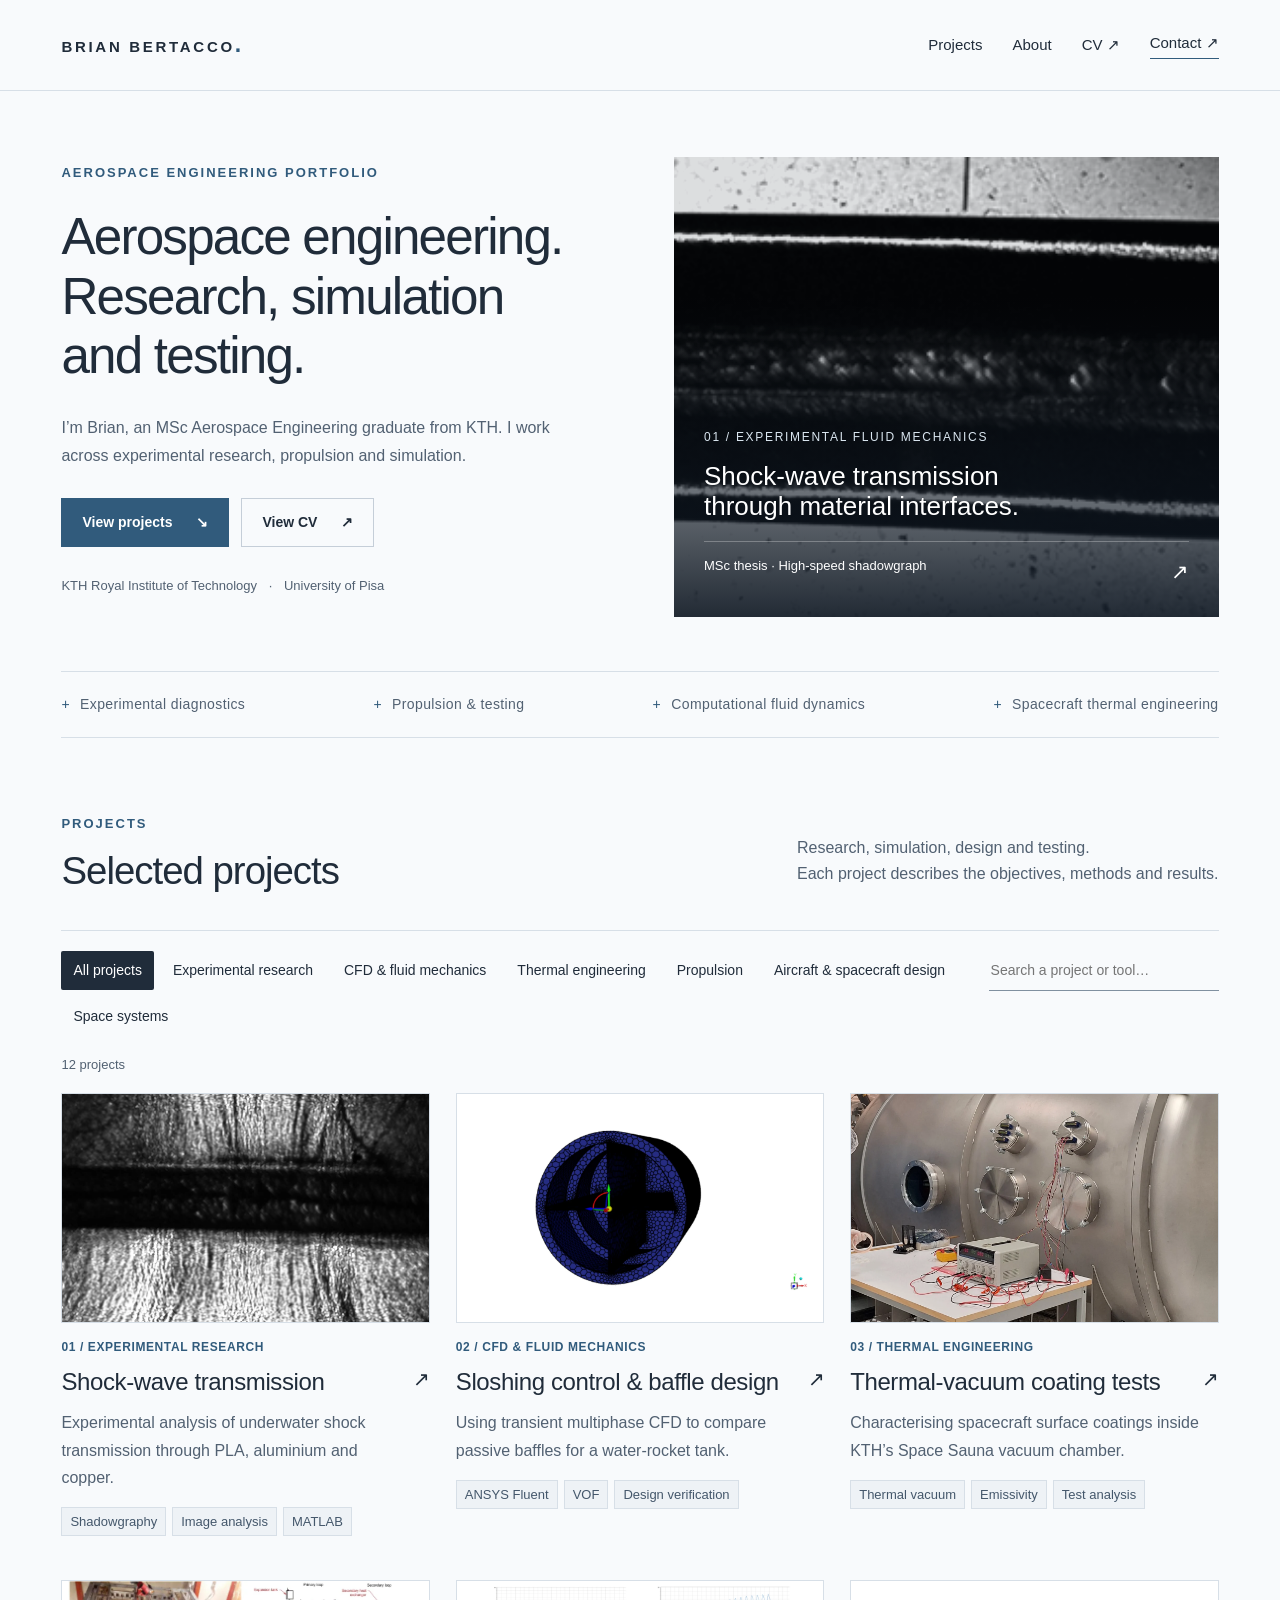
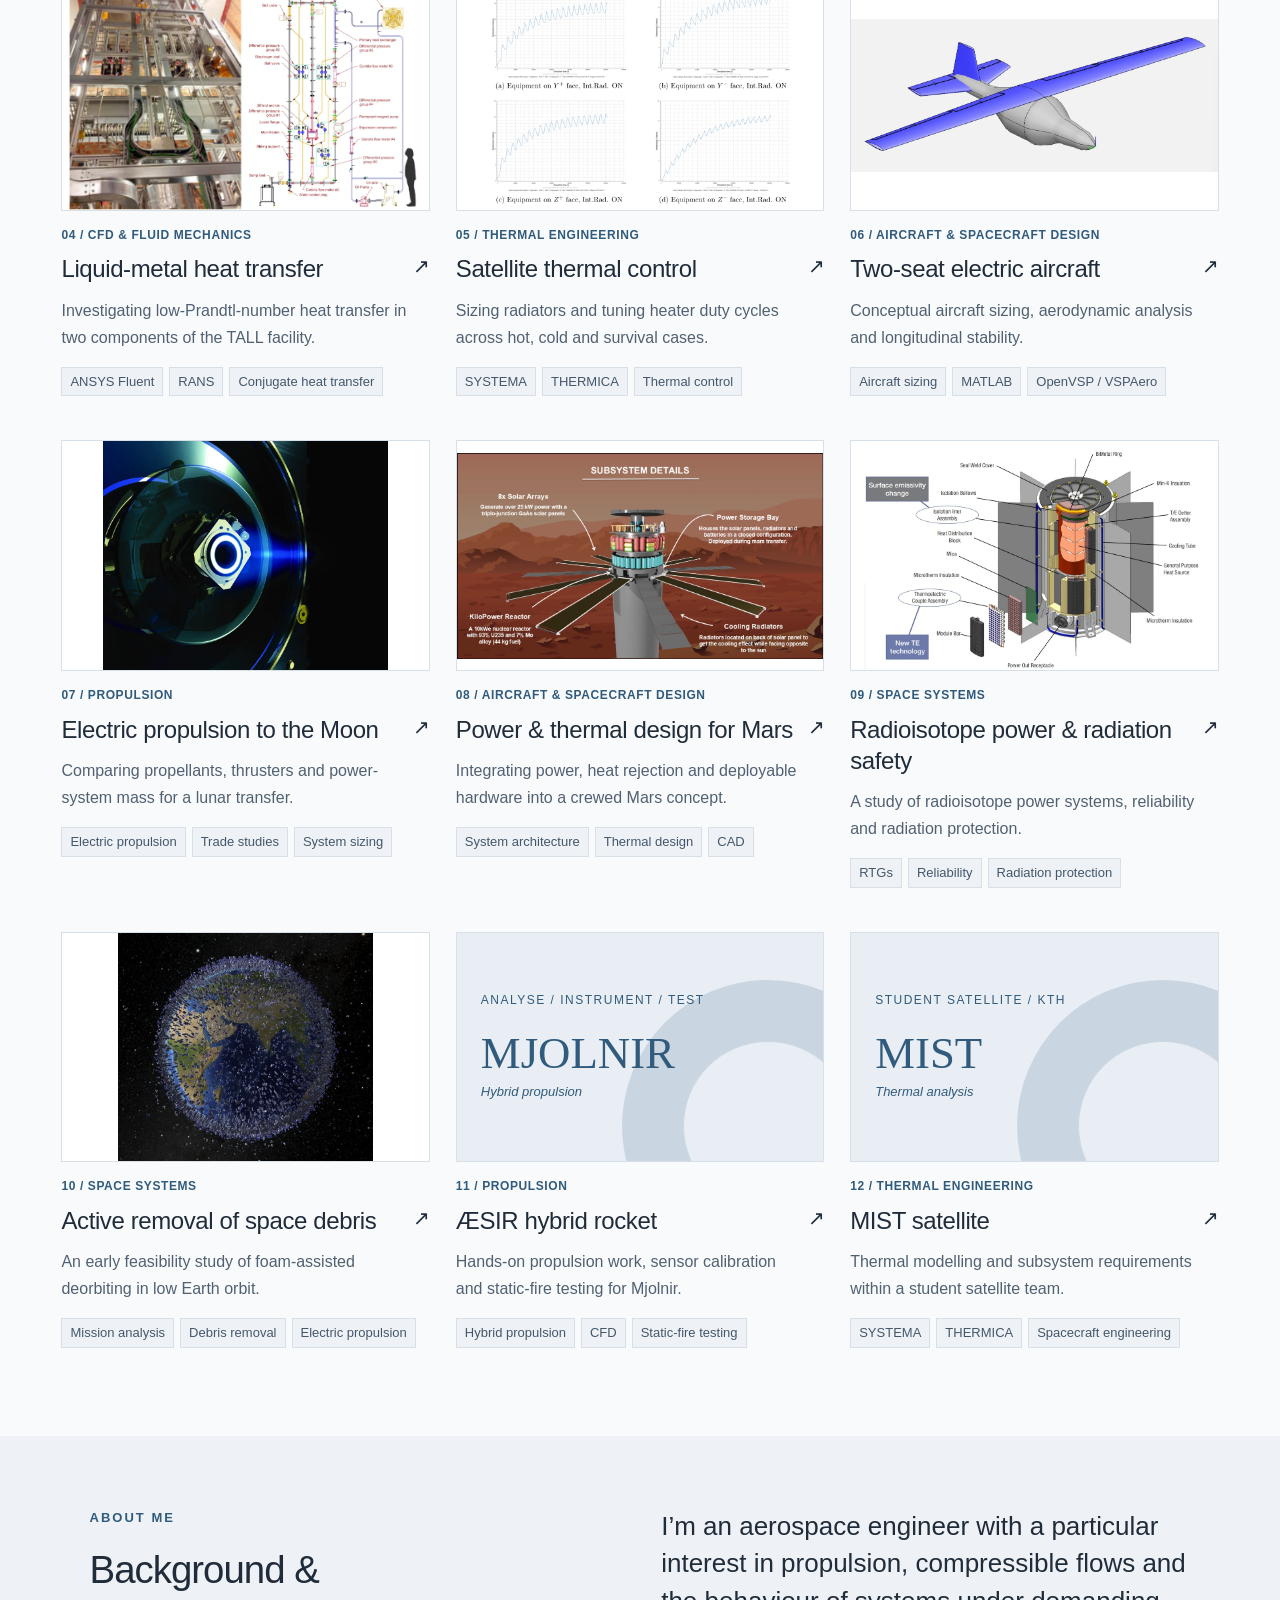
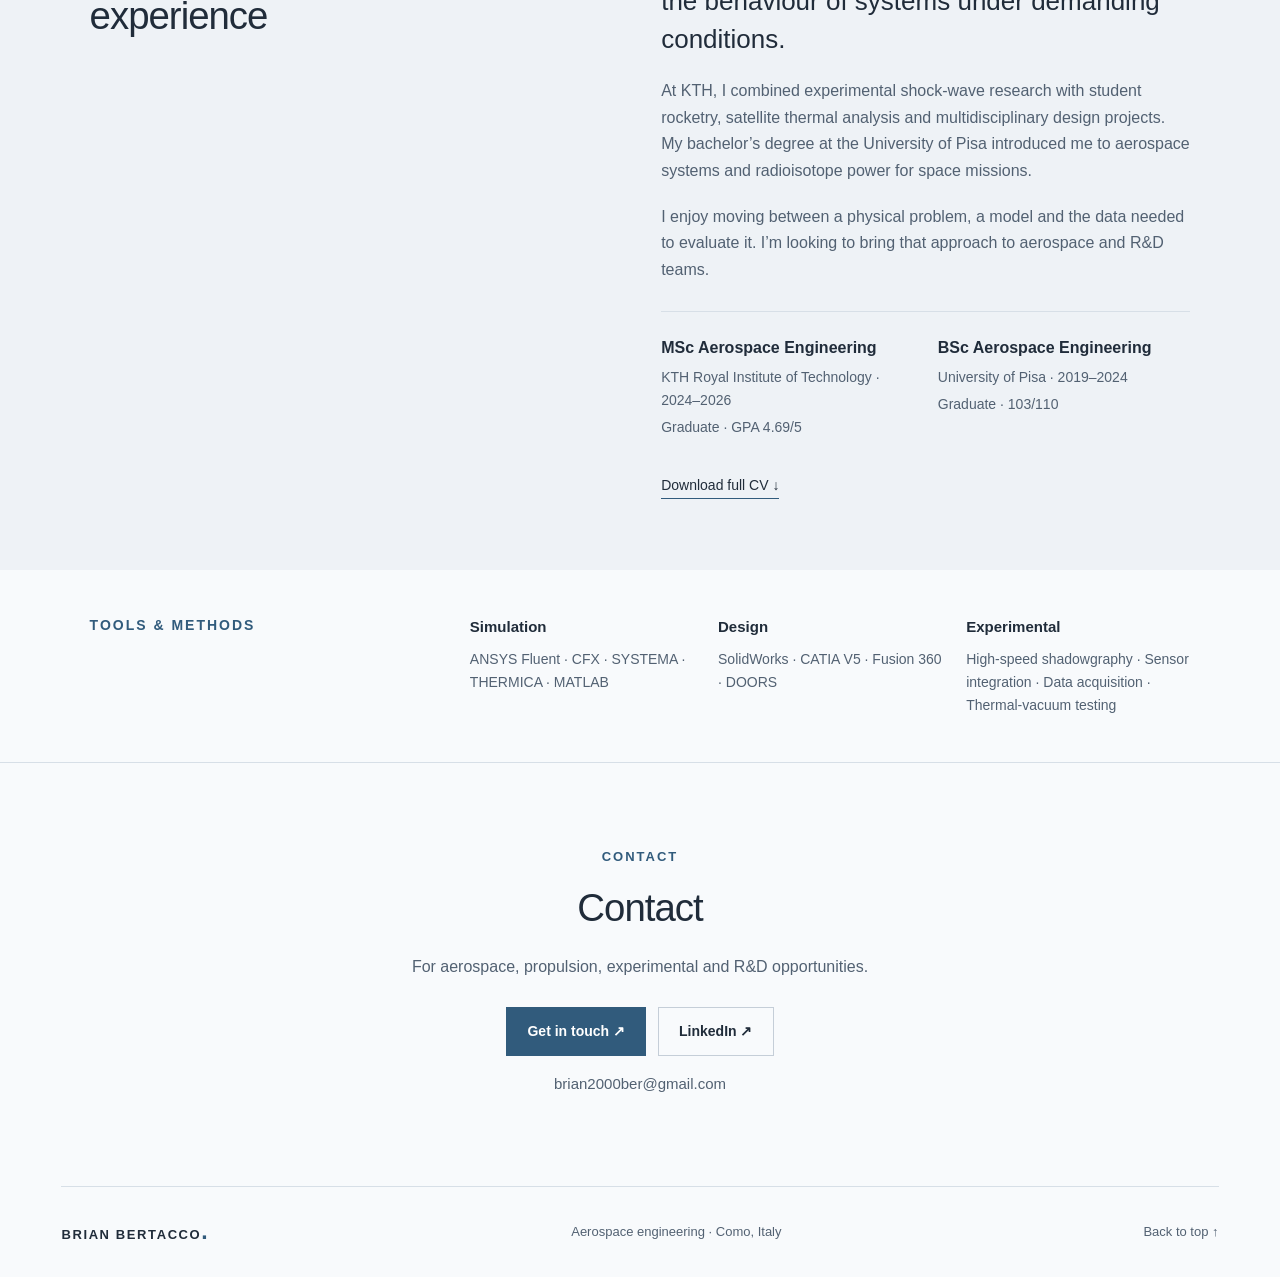
==== commit cde4adf5: "Use supplied shadowgraph for opening shock feature" ====
--- a/index.html
+++ b/index.html
@@ -1 +1 @@
-<!doctype html><html lang="en"><head><meta charset="utf-8"><meta name="viewport" content="width=device-width,initial-scale=1"><meta name="description" content="Brian Bertacco, MSc Aerospace Engineering graduate from KTH. Experimental research, propulsion, CFD and spacecraft thermal engineering."><meta name="theme-color" content="#f8fafc"><title>Aerospace engineering portfolio | Brian Bertacco</title><link rel="icon" href="assets/favicon.svg" type="image/svg+xml"><link rel="stylesheet" href="style.css"><script defer src="script.js"></script></head><body id="top"><a class="skip" href="#main">Skip to content</a><header class="site-header"><a class="brand" href="index.html" aria-label="Brian Bertacco homepage">BRIAN BERTACCO<span class="brand-dot">.</span></a><button class="menu-toggle" aria-expanded="false" aria-controls="nav">Menu <span>+</span></button><nav id="nav" aria-label="Main navigation"><a href="index.html#projects">Projects</a><a href="index.html#about">About</a><a href="documents/brian-bertacco-cv.pdf" target="_blank" rel="noopener">CV ↗</a><a class="nav-contact" href="index.html#contact">Contact ↗</a></nav></header><main id="main"><section class="hero"><div class="hero-copy"><p class="eyebrow">AEROSPACE ENGINEERING PORTFOLIO</p><h1>Aerospace engineering.<br>Research, simulation<br>and testing.</h1><p class="hero-intro">I’m Brian, an MSc Aerospace Engineering graduate from KTH. I work across experimental research, propulsion and simulation.</p><div class="actions"><a class="button primary" href="#projects">View projects <span>↘</span></a><a class="button" href="documents/brian-bertacco-cv.pdf" target="_blank" rel="noopener">View CV <span>↗</span></a></div><p class="hero-foot">KTH Royal Institute of Technology <span>·</span> University of Pisa</p></div><a class="hero-image" href="projects/shock-transmission.html"><img src="assets/images/shock.webp" alt="High-speed shadowgraph of the free-field underwater shock experiment, Shot 2 at 18.2 microseconds" width="742" height="491" fetchpriority="high"><div class="image-label"><span>01 / EXPERIMENTAL FLUID MECHANICS</span><strong>Shock-wave transmission<br>through material interfaces.</strong><small>MSc thesis · Recorded shadowgraph frame <b>↗</b></small></div></a></section><section class="discipline-strip" aria-label="Areas of work"><span>Experimental diagnostics</span><span>Propulsion & testing</span><span>Computational fluid dynamics</span><span>Spacecraft thermal engineering</span></section><section id="projects" class="projects-section"><div class="section-heading"><div><p class="eyebrow">PROJECTS</p><h2>Selected projects</h2></div><p>Research, simulation, design and testing.<br>Each project describes the objectives, methods and results.</p></div><div class="project-tools"><div class="filters" aria-label="Filter projects"><button class="filter active" data-filter="All projects" aria-pressed="true">All projects</button><button class="filter" data-filter="Experimental research" aria-pressed="false">Experimental research</button><button class="filter" data-filter="CFD &amp; fluid mechanics" aria-pressed="false">CFD &amp; fluid mechanics</button><button class="filter" data-filter="Thermal engineering" aria-pressed="false">Thermal engineering</button><button class="filter" data-filter="Propulsion" aria-pressed="false">Propulsion</button><button class="filter" data-filter="Aircraft &amp; spacecraft design" aria-pressed="false">Aircraft &amp; spacecraft design</button><button class="filter" data-filter="Space systems" aria-pressed="false">Space systems</button></div><label class="search-label"><span class="sr-only">Search projects</span><input id="project-search" type="search" placeholder="Search a project or tool…"></label></div><div class="results-line" id="result-count" aria-live="polite">12 projects</div><div class="project-grid"><article class="project-card" data-category="Experimental research" data-search="shock-wave transmission experimental research capturing how underwater shocks transmit through pla, aluminium and copper. shadowgraphy image analysis matlab"><a class="card-image" href="projects/shock-transmission.html" tabindex="-1" aria-hidden="true"><img src="assets/images/shock.webp" alt="Free-field baseline, Shot 2 at 18.2 µs. MSc thesis, Figure 13(d), PDF p. 21." loading="lazy" width="900" height="550"></a><div class="card-meta"><span>01 / Experimental research</span></div><h3><a href="projects/shock-transmission.html">Shock-wave transmission<span aria-hidden="true">↗</span></a></h3><p>Experimental analysis of underwater shock transmission through PLA, aluminium and copper.</p><div class="tags"><span>Shadowgraphy</span><span>Image analysis</span><span>MATLAB</span></div></article><article class="project-card" data-category="CFD &amp; fluid mechanics" data-search="sloshing control &amp; baffle design cfd &amp; fluid mechanics using transient multiphase cfd to compare passive baffles for a water-rocket tank. ansys fluent vof design verification"><a class="card-image" href="projects/sloshing-control.html" tabindex="-1" aria-hidden="true"><img src="assets/images/slosh.webp" alt="Mixed baffle configuration with central cruciform structure. Final Design Report, Figure 4, PDF p. 21." loading="lazy" width="900" height="550"></a><div class="card-meta"><span>02 / CFD &amp; fluid mechanics</span></div><h3><a href="projects/sloshing-control.html">Sloshing control &amp; baffle design<span aria-hidden="true">↗</span></a></h3><p>Using transient multiphase CFD to compare passive baffles for a water-rocket tank.</p><div class="tags"><span>ANSYS Fluent</span><span>VOF</span><span>Design verification</span></div></article><article class="project-card" data-category="Thermal engineering" data-search="thermal-vacuum coating tests thermal engineering characterising spacecraft surface coatings inside kth’s space sauna vacuum chamber. thermal vacuum emissivity test analysis"><a class="card-image" href="projects/thermal-vacuum.html" tabindex="-1" aria-hidden="true"><img src="assets/images/tvc-user.webp" alt="User-supplied thermal-vacuum chamber photograph for visual context. The specific apparatus and image authorship were not documented." loading="lazy" width="900" height="550"></a><div class="card-meta"><span>03 / Thermal engineering</span></div><h3><a href="projects/thermal-vacuum.html">Thermal-vacuum coating tests<span aria-hidden="true">↗</span></a></h3><p>Characterising spacecraft surface coatings inside KTH’s Space Sauna vacuum chamber.</p><div class="tags"><span>Thermal vacuum</span><span>Emissivity</span><span>Test analysis</span></div></article><article class="project-card" data-category="CFD &amp; fluid mechanics" data-search="liquid-metal heat transfer cfd &amp; fluid mechanics investigating low-prandtl-number heat transfer in two components of the tall facility. ansys fluent rans conjugate heat transfer"><a class="card-image" href="projects/liquid-metal-cfd.html" tabindex="-1" aria-hidden="true"><img src="assets/images/tall-reference.webp" alt="User-supplied TALL-3D facility reference illustration. This is contextual imagery, not a simulation contour or the 2D geometry of this coursework report." loading="lazy" width="900" height="550"></a><div class="card-meta"><span>04 / CFD &amp; fluid mechanics</span></div><h3><a href="projects/liquid-metal-cfd.html">Liquid-metal heat transfer<span aria-hidden="true">↗</span></a></h3><p>Investigating low-Prandtl-number heat transfer in two components of the TALL facility.</p><div class="tags"><span>ANSYS Fluent</span><span>RANS</span><span>Conjugate heat transfer</span></div></article><article class="project-card" data-category="Thermal engineering" data-search="satellite thermal control thermal engineering sizing radiators and tuning heater duty cycles across hot, cold and survival cases. systema thermica thermal control"><a class="card-image" href="projects/satellite-thermal-control.html" tabindex="-1" aria-hidden="true"><img src="assets/images/thermica.webp" alt="Hot-case equipment temperatures with internal radiation enabled. Thermal Control System report, Figure A.3, PDF p. 13." loading="lazy" width="900" height="550"></a><div class="card-meta"><span>05 / Thermal engineering</span></div><h3><a href="projects/satellite-thermal-control.html">Satellite thermal control<span aria-hidden="true">↗</span></a></h3><p>Sizing radiators and tuning heater duty cycles across hot, cold and survival cases.</p><div class="tags"><span>SYSTEMA</span><span>THERMICA</span><span>Thermal control</span></div></article><article class="project-card" data-category="Aircraft &amp; spacecraft design" data-search="two-seat electric aircraft aircraft &amp; spacecraft design from sizing constraints to aerodynamic performance and longitudinal stability. aircraft sizing matlab openvsp / vspaero"><a class="card-image" href="projects/electric-aircraft.html" tabindex="-1" aria-hidden="true"><img src="assets/images/aircraft.webp" alt="Final team aircraft configuration in OpenVSP. Flight Project, Figure 11, PDF p. 23." loading="lazy" width="900" height="550"></a><div class="card-meta"><span>06 / Aircraft &amp; spacecraft design</span></div><h3><a href="projects/electric-aircraft.html">Two-seat electric aircraft<span aria-hidden="true">↗</span></a></h3><p>Conceptual aircraft sizing, aerodynamic analysis and longitudinal stability.</p><div class="tags"><span>Aircraft sizing</span><span>MATLAB</span><span>OpenVSP / VSPAero</span></div></article><article class="project-card" data-category="Propulsion" data-search="electric propulsion to the moon propulsion comparing propellants, thrusters and power-system mass for a lunar transfer. electric propulsion trade studies system sizing"><a class="card-image" href="projects/lunar-electric-propulsion.html" tabindex="-1" aria-hidden="true"><img src="assets/images/smart-thruster-reference.webp" alt="User-supplied photograph of SMART-1’s stationary plasma thruster. Reference imagery; not hardware from this coursework study." loading="lazy" width="900" height="550"></a><div class="card-meta"><span>07 / Propulsion</span></div><h3><a href="projects/lunar-electric-propulsion.html">Electric propulsion to the Moon<span aria-hidden="true">↗</span></a></h3><p>Comparing propellants, thrusters and power-system mass for a lunar transfer.</p><div class="tags"><span>Electric propulsion</span><span>Trade studies</span><span>System sizing</span></div></article><article class="project-card" data-category="Aircraft &amp; spacecraft design" data-search="power &amp; thermal design for mars aircraft &amp; spacecraft design integrating power, heat rejection and deployable hardware into a crewed mars concept. system architecture thermal design cad"><a class="card-image" href="projects/mars-vehicle.html" tabindex="-1" aria-hidden="true"><img src="assets/images/mars-detail.webp" alt="Team rendering showing solar arrays, power storage and radiators. Vehicle Design report, Figure 12, PDF p. 13." loading="lazy" width="900" height="550"></a><div class="card-meta"><span>08 / Aircraft &amp; spacecraft design</span></div><h3><a href="projects/mars-vehicle.html">Power &amp; thermal design for Mars<span aria-hidden="true">↗</span></a></h3><p>Integrating power, heat rejection and deployable hardware into a crewed Mars concept.</p><div class="tags"><span>System architecture</span><span>Thermal design</span><span>CAD</span></div></article><article class="project-card" data-category="Space systems" data-search="radioisotope power &amp; radiation safety space systems exploring deep-space power generation, reliability and radiation protection. rtgs reliability radiation protection"><a class="card-image" href="projects/radioisotope-power.html" tabindex="-1" aria-hidden="true"><img src="assets/images/em-mrtg-reference.webp" alt="User-supplied eMMRTG explanatory diagram. Reference imagery; not hardware developed in the BSc thesis." loading="lazy" width="900" height="550"></a><div class="card-meta"><span>09 / Space systems</span></div><h3><a href="projects/radioisotope-power.html">Radioisotope power &amp; radiation safety<span aria-hidden="true">↗</span></a></h3><p>A study of radioisotope power systems, reliability and radiation protection.</p><div class="tags"><span>RTGs</span><span>Reliability</span><span>Radiation protection</span></div></article><article class="project-card" data-category="Space systems" data-search="active removal of space debris space systems an early feasibility study of foam-assisted deorbiting in low earth orbit. mission analysis debris removal electric propulsion"><a class="card-image" href="projects/space-debris-removal.html" tabindex="-1" aria-hidden="true"><img src="assets/images/earth-debris-user.webp" alt="User-supplied illustration of Earth and orbital debris. Visual context, not a rendering from the feasibility analysis." loading="lazy" width="900" height="550"></a><div class="card-meta"><span>10 / Space systems</span></div><h3><a href="projects/space-debris-removal.html">Active removal of space debris<span aria-hidden="true">↗</span></a></h3><p>An early feasibility study of foam-assisted deorbiting in low Earth orbit.</p><div class="tags"><span>Mission analysis</span><span>Debris removal</span><span>Electric propulsion</span></div></article><article class="project-card" data-category="Propulsion" data-search="æsir hybrid rocket propulsion hands-on propulsion work, sensor calibration and static-fire testing for mjolnir. hybrid propulsion cfd static-fire testing"><a class="card-image" href="projects/aesir-rocketry.html" tabindex="-1" aria-hidden="true"><div class="type-visual rocket"><span>ANALYSE / INSTRUMENT / TEST</span><strong>MJOLNIR</strong><em>Hybrid propulsion</em><i aria-hidden="true"></i></div></a><div class="card-meta"><span>11 / Propulsion</span></div><h3><a href="projects/aesir-rocketry.html">ÆSIR hybrid rocket<span aria-hidden="true">↗</span></a></h3><p>Hands-on propulsion work, sensor calibration and static-fire testing for Mjolnir.</p><div class="tags"><span>Hybrid propulsion</span><span>CFD</span><span>Static-fire testing</span></div></article><article class="project-card" data-category="Thermal engineering" data-search="mist satellite thermal engineering thermal modelling and subsystem requirements within a student satellite team. systema thermica spacecraft engineering"><a class="card-image" href="projects/mist-satellite.html" tabindex="-1" aria-hidden="true"><div class="type-visual satellite"><span>STUDENT SATELLITE / KTH</span><strong>MIST</strong><em>Thermal analysis</em><i aria-hidden="true"></i></div></a><div class="card-meta"><span>12 / Thermal engineering</span></div><h3><a href="projects/mist-satellite.html">MIST satellite<span aria-hidden="true">↗</span></a></h3><p>Thermal modelling and subsystem requirements within a student satellite team.</p><div class="tags"><span>SYSTEMA</span><span>THERMICA</span><span>Spacecraft engineering</span></div></article></div><p id="no-results" hidden>No projects match this search. Try another topic or select All projects.</p></section><section id="about" class="about-section"><div><p class="eyebrow">ABOUT ME</p><h2>Background &amp;<br>experience</h2></div><div class="about-copy"><p class="large-copy">I’m an aerospace engineer with a particular interest in propulsion, compressible flows and the behaviour of systems under demanding conditions.</p><p>At KTH, I combined experimental shock-wave research with student rocketry, satellite thermal analysis and multidisciplinary design projects. My bachelor’s degree at the University of Pisa introduced me to aerospace systems and radioisotope power for space missions.</p><p>I enjoy moving between a physical problem, a model and the data needed to evaluate it. I’m looking to bring that approach to aerospace and R&amp;D teams.</p><div class="education"><div><strong>MSc Aerospace Engineering</strong><span>KTH Royal Institute of Technology · 2024–2026</span><small>Graduate · GPA 4.69/5</small></div><div><strong>BSc Aerospace Engineering</strong><span>University of Pisa · 2019–2024</span><small>Graduate · 103/110</small></div></div><a class="text-link" href="documents/brian-bertacco-cv.pdf" download>Download full CV ↓</a></div></section><section class="skills-section"><p class="eyebrow">TOOLS & METHODS</p><div><p><strong>Simulation</strong>ANSYS Fluent · CFX · SYSTEMA · THERMICA · MATLAB</p><p><strong>Design</strong>SolidWorks · CATIA V5 · Fusion 360 · DOORS</p><p><strong>Experimental</strong>High-speed shadowgraphy · Sensor integration · Data acquisition · Thermal-vacuum testing</p></div></section><section id="contact" class="contact-section"><p class="eyebrow">CONTACT</p><h2>Contact</h2><p>For aerospace, propulsion, experimental and R&amp;D opportunities.</p><div class="actions"><a class="button primary" href="mailto:brian2000ber@gmail.com">Get in touch ↗</a><a class="button" href="https://www.linkedin.com/in/brianbertacco" target="_blank" rel="noopener">LinkedIn ↗</a></div><a class="email" href="mailto:brian2000ber@gmail.com">brian2000ber@gmail.com</a></section></main><footer><a class="brand" href="index.html">BRIAN BERTACCO<span class="brand-dot">.</span></a><span>Aerospace engineering · Como, Italy</span><a href="#top">Back to top ↑</a></footer><dialog id="lightbox" aria-label="Project image"><button class="lightbox-close" aria-label="Close image">Close ×</button><img alt=""><p></p></dialog></body></html>+<!doctype html><html lang="en"><head><meta charset="utf-8"><meta name="viewport" content="width=device-width,initial-scale=1"><meta name="description" content="Brian Bertacco, MSc Aerospace Engineering graduate from KTH. Experimental research, propulsion, CFD and spacecraft thermal engineering."><meta name="theme-color" content="#f8fafc"><title>Aerospace engineering portfolio | Brian Bertacco</title><link rel="icon" href="assets/favicon.svg" type="image/svg+xml"><link rel="stylesheet" href="style.css"><script defer src="script.js"></script></head><body id="top"><a class="skip" href="#main">Skip to content</a><header class="site-header"><a class="brand" href="index.html" aria-label="Brian Bertacco homepage">BRIAN BERTACCO<span class="brand-dot">.</span></a><button class="menu-toggle" aria-expanded="false" aria-controls="nav">Menu <span>+</span></button><nav id="nav" aria-label="Main navigation"><a href="index.html#projects">Projects</a><a href="index.html#about">About</a><a href="documents/brian-bertacco-cv.pdf" target="_blank" rel="noopener">CV ↗</a><a class="nav-contact" href="index.html#contact">Contact ↗</a></nav></header><main id="main"><section class="hero"><div class="hero-copy"><p class="eyebrow">AEROSPACE ENGINEERING PORTFOLIO</p><h1>Aerospace engineering.<br>Research, simulation<br>and testing.</h1><p class="hero-intro">I’m Brian, an MSc Aerospace Engineering graduate from KTH. I work across experimental research, propulsion and simulation.</p><div class="actions"><a class="button primary" href="#projects">View projects <span>↘</span></a><a class="button" href="documents/brian-bertacco-cv.pdf" target="_blank" rel="noopener">View CV <span>↗</span></a></div><p class="hero-foot">KTH Royal Institute of Technology <span>·</span> University of Pisa</p></div><a class="hero-image" href="projects/shock-transmission.html"><img src="assets/images/shock-feature.png" alt="High-speed shadowgraph from Brian Bertacco’s MSc shock-wave experiments" width="367" height="243" fetchpriority="high"><div class="image-label"><span>01 / EXPERIMENTAL FLUID MECHANICS</span><strong>Shock-wave transmission<br>through material interfaces.</strong><small>MSc thesis · High-speed shadowgraph <b>↗</b></small></div></a></section><section class="discipline-strip" aria-label="Areas of work"><span>Experimental diagnostics</span><span>Propulsion & testing</span><span>Computational fluid dynamics</span><span>Spacecraft thermal engineering</span></section><section id="projects" class="projects-section"><div class="section-heading"><div><p class="eyebrow">PROJECTS</p><h2>Selected projects</h2></div><p>Research, simulation, design and testing.<br>Each project describes the objectives, methods and results.</p></div><div class="project-tools"><div class="filters" aria-label="Filter projects"><button class="filter active" data-filter="All projects" aria-pressed="true">All projects</button><button class="filter" data-filter="Experimental research" aria-pressed="false">Experimental research</button><button class="filter" data-filter="CFD &amp; fluid mechanics" aria-pressed="false">CFD &amp; fluid mechanics</button><button class="filter" data-filter="Thermal engineering" aria-pressed="false">Thermal engineering</button><button class="filter" data-filter="Propulsion" aria-pressed="false">Propulsion</button><button class="filter" data-filter="Aircraft &amp; spacecraft design" aria-pressed="false">Aircraft &amp; spacecraft design</button><button class="filter" data-filter="Space systems" aria-pressed="false">Space systems</button></div><label class="search-label"><span class="sr-only">Search projects</span><input id="project-search" type="search" placeholder="Search a project or tool…"></label></div><div class="results-line" id="result-count" aria-live="polite">12 projects</div><div class="project-grid"><article class="project-card" data-category="Experimental research" data-search="shock-wave transmission experimental research capturing how underwater shocks transmit through pla, aluminium and copper. shadowgraphy image analysis matlab"><a class="card-image" href="projects/shock-transmission.html" tabindex="-1" aria-hidden="true"><img src="assets/images/shock.webp" alt="Free-field baseline, Shot 2 at 18.2 µs. MSc thesis, Figure 13(d), PDF p. 21." loading="lazy" width="900" height="550"></a><div class="card-meta"><span>01 / Experimental research</span></div><h3><a href="projects/shock-transmission.html">Shock-wave transmission<span aria-hidden="true">↗</span></a></h3><p>Experimental analysis of underwater shock transmission through PLA, aluminium and copper.</p><div class="tags"><span>Shadowgraphy</span><span>Image analysis</span><span>MATLAB</span></div></article><article class="project-card" data-category="CFD &amp; fluid mechanics" data-search="sloshing control &amp; baffle design cfd &amp; fluid mechanics using transient multiphase cfd to compare passive baffles for a water-rocket tank. ansys fluent vof design verification"><a class="card-image" href="projects/sloshing-control.html" tabindex="-1" aria-hidden="true"><img src="assets/images/slosh.webp" alt="Mixed baffle configuration with central cruciform structure. Final Design Report, Figure 4, PDF p. 21." loading="lazy" width="900" height="550"></a><div class="card-meta"><span>02 / CFD &amp; fluid mechanics</span></div><h3><a href="projects/sloshing-control.html">Sloshing control &amp; baffle design<span aria-hidden="true">↗</span></a></h3><p>Using transient multiphase CFD to compare passive baffles for a water-rocket tank.</p><div class="tags"><span>ANSYS Fluent</span><span>VOF</span><span>Design verification</span></div></article><article class="project-card" data-category="Thermal engineering" data-search="thermal-vacuum coating tests thermal engineering characterising spacecraft surface coatings inside kth’s space sauna vacuum chamber. thermal vacuum emissivity test analysis"><a class="card-image" href="projects/thermal-vacuum.html" tabindex="-1" aria-hidden="true"><img src="assets/images/tvc-user.webp" alt="User-supplied thermal-vacuum chamber photograph for visual context. The specific apparatus and image authorship were not documented." loading="lazy" width="900" height="550"></a><div class="card-meta"><span>03 / Thermal engineering</span></div><h3><a href="projects/thermal-vacuum.html">Thermal-vacuum coating tests<span aria-hidden="true">↗</span></a></h3><p>Characterising spacecraft surface coatings inside KTH’s Space Sauna vacuum chamber.</p><div class="tags"><span>Thermal vacuum</span><span>Emissivity</span><span>Test analysis</span></div></article><article class="project-card" data-category="CFD &amp; fluid mechanics" data-search="liquid-metal heat transfer cfd &amp; fluid mechanics investigating low-prandtl-number heat transfer in two components of the tall facility. ansys fluent rans conjugate heat transfer"><a class="card-image" href="projects/liquid-metal-cfd.html" tabindex="-1" aria-hidden="true"><img src="assets/images/tall-reference.webp" alt="User-supplied TALL-3D facility reference illustration. This is contextual imagery, not a simulation contour or the 2D geometry of this coursework report." loading="lazy" width="900" height="550"></a><div class="card-meta"><span>04 / CFD &amp; fluid mechanics</span></div><h3><a href="projects/liquid-metal-cfd.html">Liquid-metal heat transfer<span aria-hidden="true">↗</span></a></h3><p>Investigating low-Prandtl-number heat transfer in two components of the TALL facility.</p><div class="tags"><span>ANSYS Fluent</span><span>RANS</span><span>Conjugate heat transfer</span></div></article><article class="project-card" data-category="Thermal engineering" data-search="satellite thermal control thermal engineering sizing radiators and tuning heater duty cycles across hot, cold and survival cases. systema thermica thermal control"><a class="card-image" href="projects/satellite-thermal-control.html" tabindex="-1" aria-hidden="true"><img src="assets/images/thermica.webp" alt="Hot-case equipment temperatures with internal radiation enabled. Thermal Control System report, Figure A.3, PDF p. 13." loading="lazy" width="900" height="550"></a><div class="card-meta"><span>05 / Thermal engineering</span></div><h3><a href="projects/satellite-thermal-control.html">Satellite thermal control<span aria-hidden="true">↗</span></a></h3><p>Sizing radiators and tuning heater duty cycles across hot, cold and survival cases.</p><div class="tags"><span>SYSTEMA</span><span>THERMICA</span><span>Thermal control</span></div></article><article class="project-card" data-category="Aircraft &amp; spacecraft design" data-search="two-seat electric aircraft aircraft &amp; spacecraft design from sizing constraints to aerodynamic performance and longitudinal stability. aircraft sizing matlab openvsp / vspaero"><a class="card-image" href="projects/electric-aircraft.html" tabindex="-1" aria-hidden="true"><img src="assets/images/aircraft.webp" alt="Final team aircraft configuration in OpenVSP. Flight Project, Figure 11, PDF p. 23." loading="lazy" width="900" height="550"></a><div class="card-meta"><span>06 / Aircraft &amp; spacecraft design</span></div><h3><a href="projects/electric-aircraft.html">Two-seat electric aircraft<span aria-hidden="true">↗</span></a></h3><p>Conceptual aircraft sizing, aerodynamic analysis and longitudinal stability.</p><div class="tags"><span>Aircraft sizing</span><span>MATLAB</span><span>OpenVSP / VSPAero</span></div></article><article class="project-card" data-category="Propulsion" data-search="electric propulsion to the moon propulsion comparing propellants, thrusters and power-system mass for a lunar transfer. electric propulsion trade studies system sizing"><a class="card-image" href="projects/lunar-electric-propulsion.html" tabindex="-1" aria-hidden="true"><img src="assets/images/smart-thruster-reference.webp" alt="User-supplied photograph of SMART-1’s stationary plasma thruster. Reference imagery; not hardware from this coursework study." loading="lazy" width="900" height="550"></a><div class="card-meta"><span>07 / Propulsion</span></div><h3><a href="projects/lunar-electric-propulsion.html">Electric propulsion to the Moon<span aria-hidden="true">↗</span></a></h3><p>Comparing propellants, thrusters and power-system mass for a lunar transfer.</p><div class="tags"><span>Electric propulsion</span><span>Trade studies</span><span>System sizing</span></div></article><article class="project-card" data-category="Aircraft &amp; spacecraft design" data-search="power &amp; thermal design for mars aircraft &amp; spacecraft design integrating power, heat rejection and deployable hardware into a crewed mars concept. system architecture thermal design cad"><a class="card-image" href="projects/mars-vehicle.html" tabindex="-1" aria-hidden="true"><img src="assets/images/mars-detail.webp" alt="Team rendering showing solar arrays, power storage and radiators. Vehicle Design report, Figure 12, PDF p. 13." loading="lazy" width="900" height="550"></a><div class="card-meta"><span>08 / Aircraft &amp; spacecraft design</span></div><h3><a href="projects/mars-vehicle.html">Power &amp; thermal design for Mars<span aria-hidden="true">↗</span></a></h3><p>Integrating power, heat rejection and deployable hardware into a crewed Mars concept.</p><div class="tags"><span>System architecture</span><span>Thermal design</span><span>CAD</span></div></article><article class="project-card" data-category="Space systems" data-search="radioisotope power &amp; radiation safety space systems exploring deep-space power generation, reliability and radiation protection. rtgs reliability radiation protection"><a class="card-image" href="projects/radioisotope-power.html" tabindex="-1" aria-hidden="true"><img src="assets/images/em-mrtg-reference.webp" alt="User-supplied eMMRTG explanatory diagram. Reference imagery; not hardware developed in the BSc thesis." loading="lazy" width="900" height="550"></a><div class="card-meta"><span>09 / Space systems</span></div><h3><a href="projects/radioisotope-power.html">Radioisotope power &amp; radiation safety<span aria-hidden="true">↗</span></a></h3><p>A study of radioisotope power systems, reliability and radiation protection.</p><div class="tags"><span>RTGs</span><span>Reliability</span><span>Radiation protection</span></div></article><article class="project-card" data-category="Space systems" data-search="active removal of space debris space systems an early feasibility study of foam-assisted deorbiting in low earth orbit. mission analysis debris removal electric propulsion"><a class="card-image" href="projects/space-debris-removal.html" tabindex="-1" aria-hidden="true"><img src="assets/images/earth-debris-user.webp" alt="User-supplied illustration of Earth and orbital debris. Visual context, not a rendering from the feasibility analysis." loading="lazy" width="900" height="550"></a><div class="card-meta"><span>10 / Space systems</span></div><h3><a href="projects/space-debris-removal.html">Active removal of space debris<span aria-hidden="true">↗</span></a></h3><p>An early feasibility study of foam-assisted deorbiting in low Earth orbit.</p><div class="tags"><span>Mission analysis</span><span>Debris removal</span><span>Electric propulsion</span></div></article><article class="project-card" data-category="Propulsion" data-search="æsir hybrid rocket propulsion hands-on propulsion work, sensor calibration and static-fire testing for mjolnir. hybrid propulsion cfd static-fire testing"><a class="card-image" href="projects/aesir-rocketry.html" tabindex="-1" aria-hidden="true"><div class="type-visual rocket"><span>ANALYSE / INSTRUMENT / TEST</span><strong>MJOLNIR</strong><em>Hybrid propulsion</em><i aria-hidden="true"></i></div></a><div class="card-meta"><span>11 / Propulsion</span></div><h3><a href="projects/aesir-rocketry.html">ÆSIR hybrid rocket<span aria-hidden="true">↗</span></a></h3><p>Hands-on propulsion work, sensor calibration and static-fire testing for Mjolnir.</p><div class="tags"><span>Hybrid propulsion</span><span>CFD</span><span>Static-fire testing</span></div></article><article class="project-card" data-category="Thermal engineering" data-search="mist satellite thermal engineering thermal modelling and subsystem requirements within a student satellite team. systema thermica spacecraft engineering"><a class="card-image" href="projects/mist-satellite.html" tabindex="-1" aria-hidden="true"><div class="type-visual satellite"><span>STUDENT SATELLITE / KTH</span><strong>MIST</strong><em>Thermal analysis</em><i aria-hidden="true"></i></div></a><div class="card-meta"><span>12 / Thermal engineering</span></div><h3><a href="projects/mist-satellite.html">MIST satellite<span aria-hidden="true">↗</span></a></h3><p>Thermal modelling and subsystem requirements within a student satellite team.</p><div class="tags"><span>SYSTEMA</span><span>THERMICA</span><span>Spacecraft engineering</span></div></article></div><p id="no-results" hidden>No projects match this search. Try another topic or select All projects.</p></section><section id="about" class="about-section"><div><p class="eyebrow">ABOUT ME</p><h2>Background &amp;<br>experience</h2></div><div class="about-copy"><p class="large-copy">I’m an aerospace engineer with a particular interest in propulsion, compressible flows and the behaviour of systems under demanding conditions.</p><p>At KTH, I combined experimental shock-wave research with student rocketry, satellite thermal analysis and multidisciplinary design projects. My bachelor’s degree at the University of Pisa introduced me to aerospace systems and radioisotope power for space missions.</p><p>I enjoy moving between a physical problem, a model and the data needed to evaluate it. I’m looking to bring that approach to aerospace and R&amp;D teams.</p><div class="education"><div><strong>MSc Aerospace Engineering</strong><span>KTH Royal Institute of Technology · 2024–2026</span><small>Graduate · GPA 4.69/5</small></div><div><strong>BSc Aerospace Engineering</strong><span>University of Pisa · 2019–2024</span><small>Graduate · 103/110</small></div></div><a class="text-link" href="documents/brian-bertacco-cv.pdf" download>Download full CV ↓</a></div></section><section class="skills-section"><p class="eyebrow">TOOLS & METHODS</p><div><p><strong>Simulation</strong>ANSYS Fluent · CFX · SYSTEMA · THERMICA · MATLAB</p><p><strong>Design</strong>SolidWorks · CATIA V5 · Fusion 360 · DOORS</p><p><strong>Experimental</strong>High-speed shadowgraphy · Sensor integration · Data acquisition · Thermal-vacuum testing</p></div></section><section id="contact" class="contact-section"><p class="eyebrow">CONTACT</p><h2>Contact</h2><p>For aerospace, propulsion, experimental and R&amp;D opportunities.</p><div class="actions"><a class="button primary" href="mailto:brian2000ber@gmail.com">Get in touch ↗</a><a class="button" href="https://www.linkedin.com/in/brianbertacco" target="_blank" rel="noopener">LinkedIn ↗</a></div><a class="email" href="mailto:brian2000ber@gmail.com">brian2000ber@gmail.com</a></section></main><footer><a class="brand" href="index.html">BRIAN BERTACCO<span class="brand-dot">.</span></a><span>Aerospace engineering · Como, Italy</span><a href="#top">Back to top ↑</a></footer><dialog id="lightbox" aria-label="Project image"><button class="lightbox-close" aria-label="Close image">Close ×</button><img alt=""><p></p></dialog></body></html>
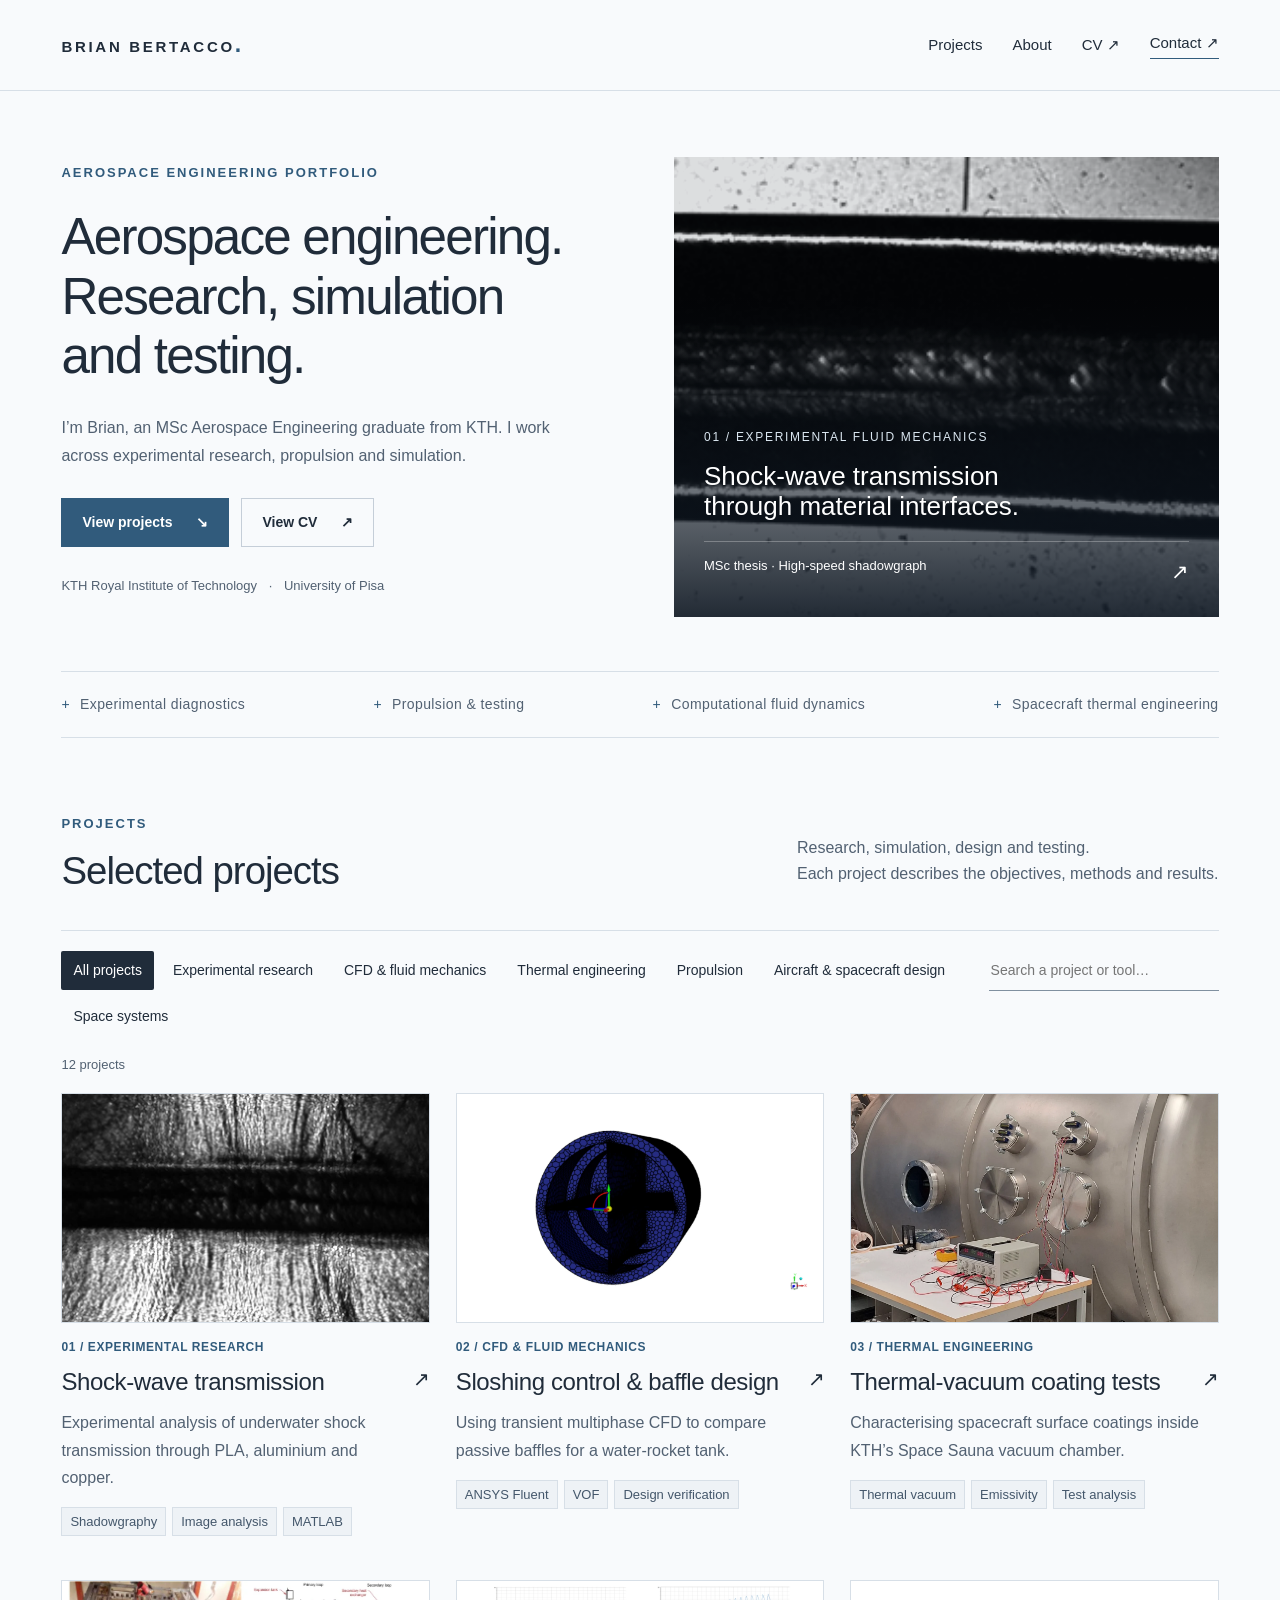
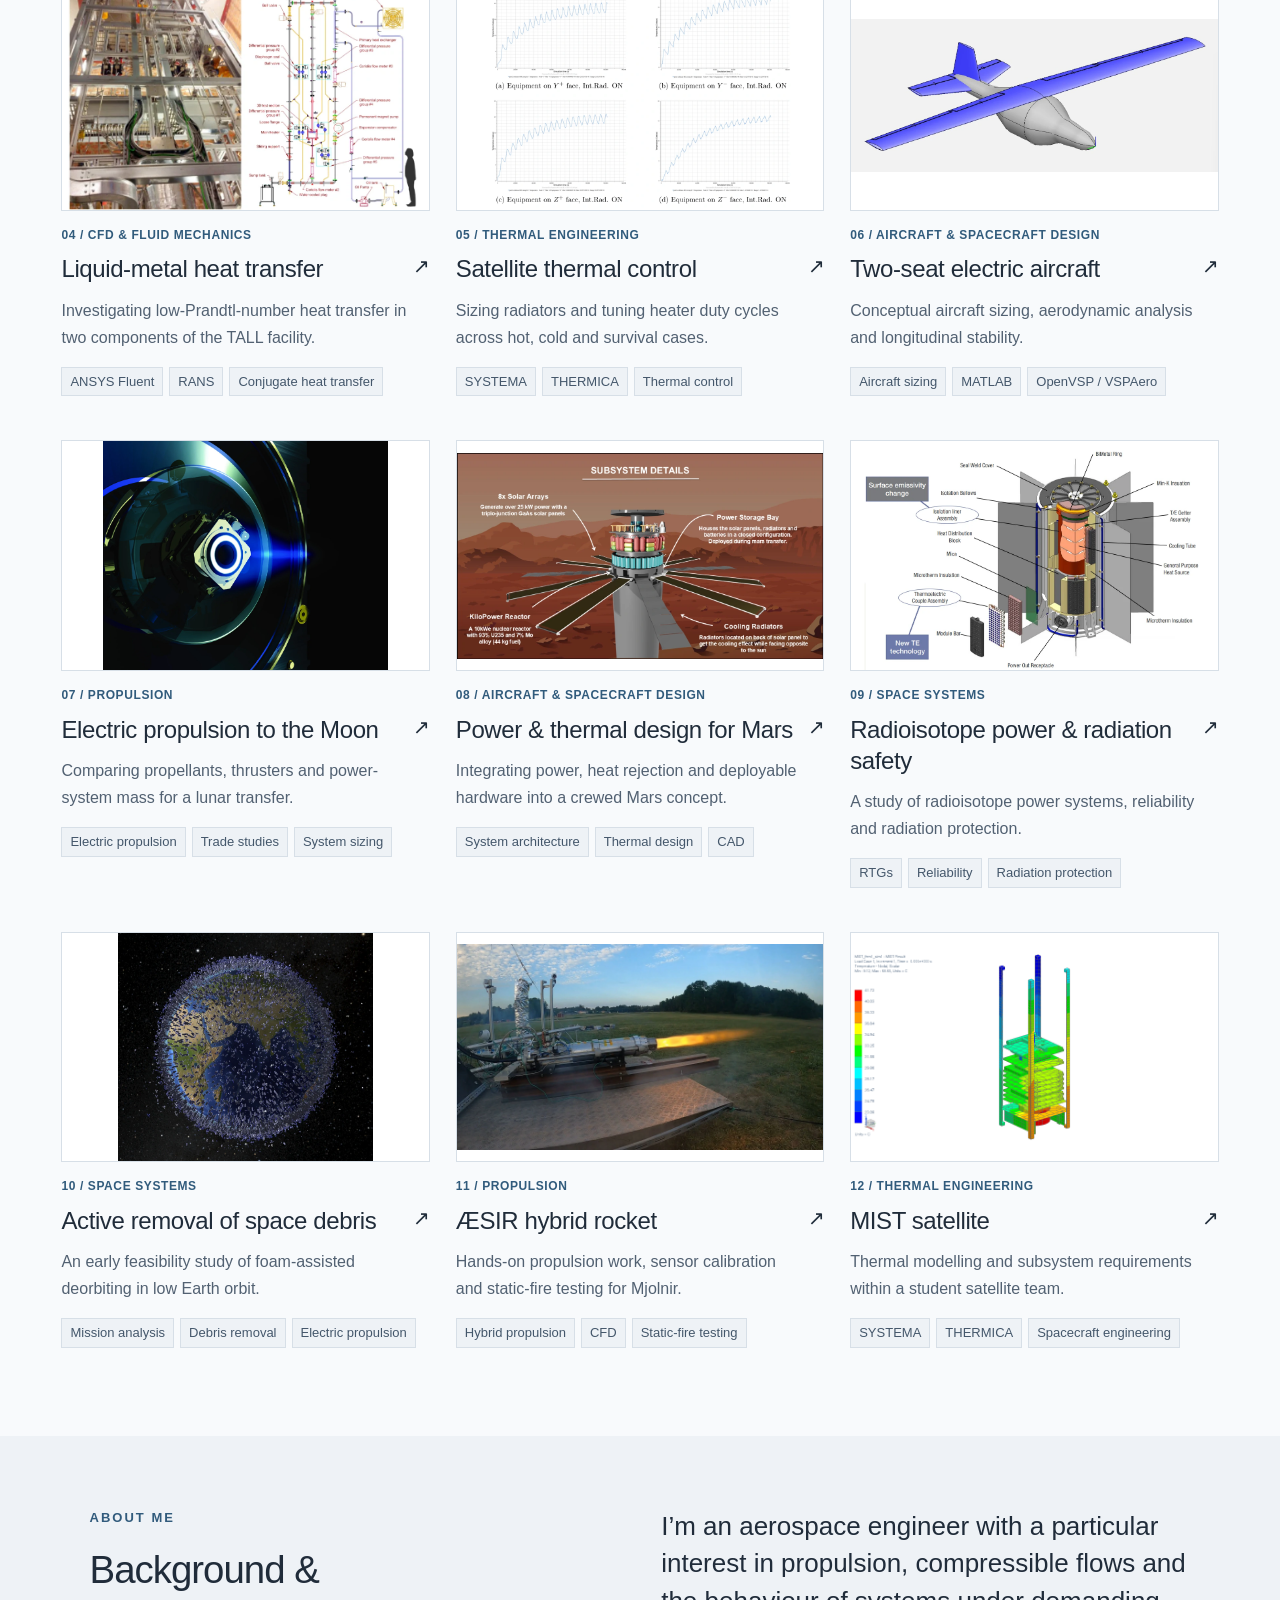
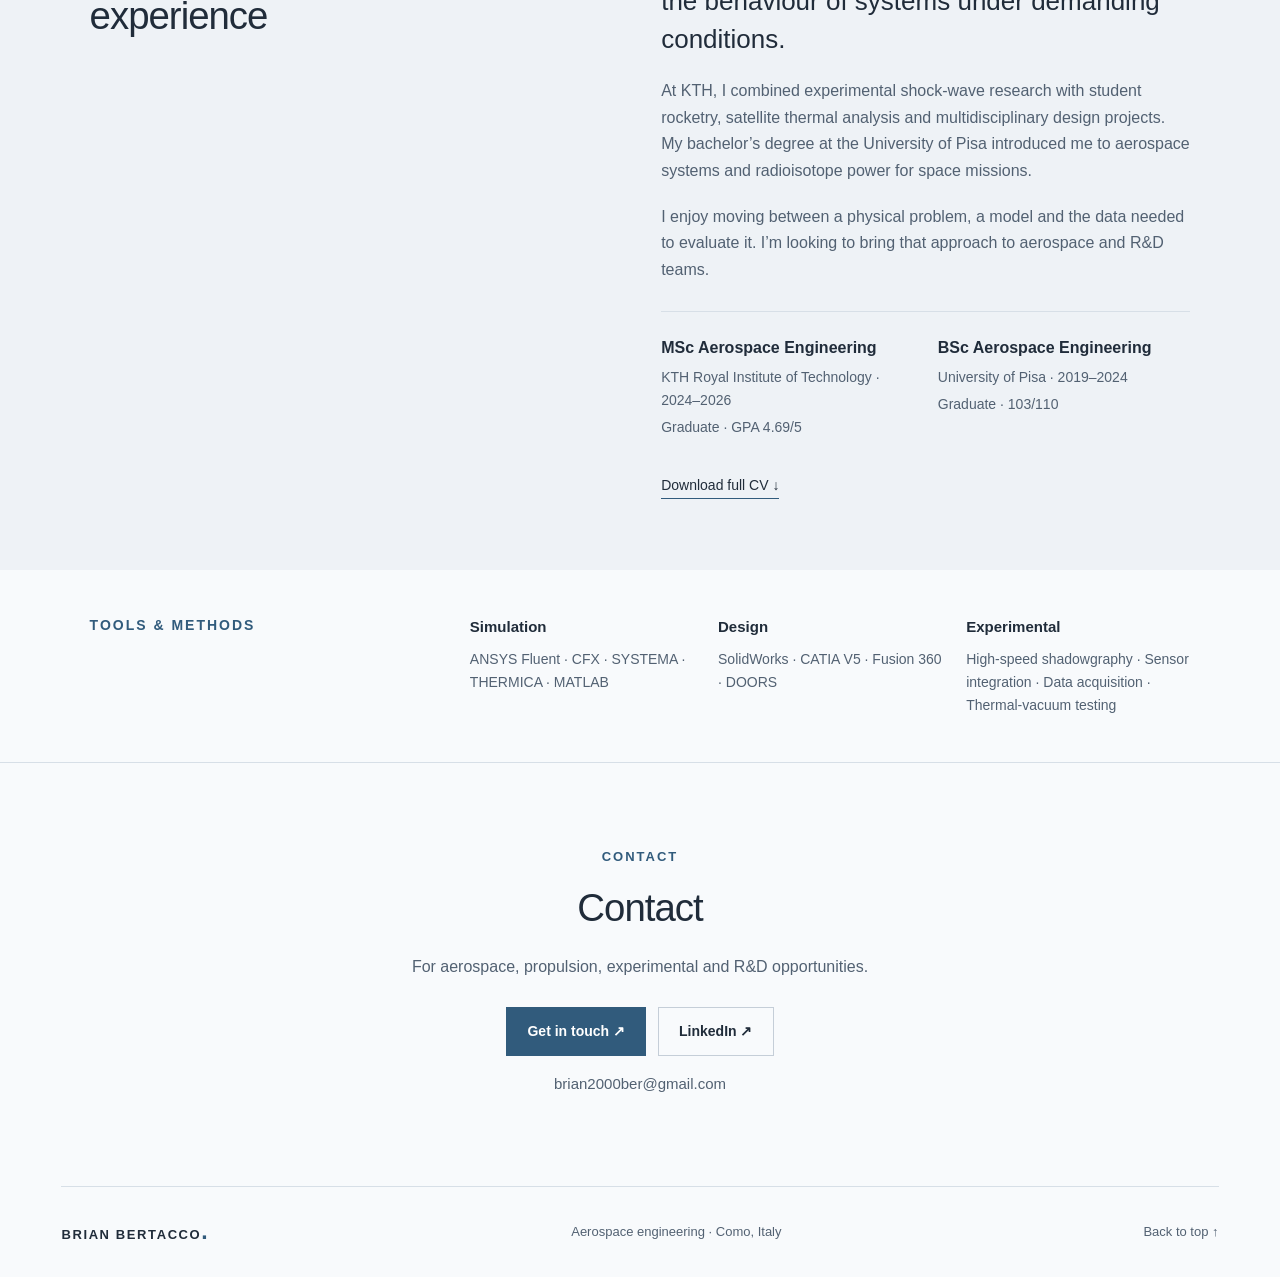
==== commit bd86d312: "Add MIST thermal modelling and ÆSIR test galleries with project overviews" ====
--- a/index.html
+++ b/index.html
@@ -1 +1 @@
-<!doctype html><html lang="en"><head><meta charset="utf-8"><meta name="viewport" content="width=device-width,initial-scale=1"><meta name="description" content="Brian Bertacco, MSc Aerospace Engineering graduate from KTH. Experimental research, propulsion, CFD and spacecraft thermal engineering."><meta name="theme-color" content="#f8fafc"><title>Aerospace engineering portfolio | Brian Bertacco</title><link rel="icon" href="assets/favicon.svg" type="image/svg+xml"><link rel="stylesheet" href="style.css"><script defer src="script.js"></script></head><body id="top"><a class="skip" href="#main">Skip to content</a><header class="site-header"><a class="brand" href="index.html" aria-label="Brian Bertacco homepage">BRIAN BERTACCO<span class="brand-dot">.</span></a><button class="menu-toggle" aria-expanded="false" aria-controls="nav">Menu <span>+</span></button><nav id="nav" aria-label="Main navigation"><a href="index.html#projects">Projects</a><a href="index.html#about">About</a><a href="documents/brian-bertacco-cv.pdf" target="_blank" rel="noopener">CV ↗</a><a class="nav-contact" href="index.html#contact">Contact ↗</a></nav></header><main id="main"><section class="hero"><div class="hero-copy"><p class="eyebrow">AEROSPACE ENGINEERING PORTFOLIO</p><h1>Aerospace engineering.<br>Research, simulation<br>and testing.</h1><p class="hero-intro">I’m Brian, an MSc Aerospace Engineering graduate from KTH. I work across experimental research, propulsion and simulation.</p><div class="actions"><a class="button primary" href="#projects">View projects <span>↘</span></a><a class="button" href="documents/brian-bertacco-cv.pdf" target="_blank" rel="noopener">View CV <span>↗</span></a></div><p class="hero-foot">KTH Royal Institute of Technology <span>·</span> University of Pisa</p></div><a class="hero-image" href="projects/shock-transmission.html"><img src="assets/images/shock-feature.png" alt="High-speed shadowgraph from Brian Bertacco’s MSc shock-wave experiments" width="367" height="243" fetchpriority="high"><div class="image-label"><span>01 / EXPERIMENTAL FLUID MECHANICS</span><strong>Shock-wave transmission<br>through material interfaces.</strong><small>MSc thesis · High-speed shadowgraph <b>↗</b></small></div></a></section><section class="discipline-strip" aria-label="Areas of work"><span>Experimental diagnostics</span><span>Propulsion & testing</span><span>Computational fluid dynamics</span><span>Spacecraft thermal engineering</span></section><section id="projects" class="projects-section"><div class="section-heading"><div><p class="eyebrow">PROJECTS</p><h2>Selected projects</h2></div><p>Research, simulation, design and testing.<br>Each project describes the objectives, methods and results.</p></div><div class="project-tools"><div class="filters" aria-label="Filter projects"><button class="filter active" data-filter="All projects" aria-pressed="true">All projects</button><button class="filter" data-filter="Experimental research" aria-pressed="false">Experimental research</button><button class="filter" data-filter="CFD &amp; fluid mechanics" aria-pressed="false">CFD &amp; fluid mechanics</button><button class="filter" data-filter="Thermal engineering" aria-pressed="false">Thermal engineering</button><button class="filter" data-filter="Propulsion" aria-pressed="false">Propulsion</button><button class="filter" data-filter="Aircraft &amp; spacecraft design" aria-pressed="false">Aircraft &amp; spacecraft design</button><button class="filter" data-filter="Space systems" aria-pressed="false">Space systems</button></div><label class="search-label"><span class="sr-only">Search projects</span><input id="project-search" type="search" placeholder="Search a project or tool…"></label></div><div class="results-line" id="result-count" aria-live="polite">12 projects</div><div class="project-grid"><article class="project-card" data-category="Experimental research" data-search="shock-wave transmission experimental research capturing how underwater shocks transmit through pla, aluminium and copper. shadowgraphy image analysis matlab"><a class="card-image" href="projects/shock-transmission.html" tabindex="-1" aria-hidden="true"><img src="assets/images/shock.webp" alt="Free-field baseline, Shot 2 at 18.2 µs. MSc thesis, Figure 13(d), PDF p. 21." loading="lazy" width="900" height="550"></a><div class="card-meta"><span>01 / Experimental research</span></div><h3><a href="projects/shock-transmission.html">Shock-wave transmission<span aria-hidden="true">↗</span></a></h3><p>Experimental analysis of underwater shock transmission through PLA, aluminium and copper.</p><div class="tags"><span>Shadowgraphy</span><span>Image analysis</span><span>MATLAB</span></div></article><article class="project-card" data-category="CFD &amp; fluid mechanics" data-search="sloshing control &amp; baffle design cfd &amp; fluid mechanics using transient multiphase cfd to compare passive baffles for a water-rocket tank. ansys fluent vof design verification"><a class="card-image" href="projects/sloshing-control.html" tabindex="-1" aria-hidden="true"><img src="assets/images/slosh.webp" alt="Mixed baffle configuration with central cruciform structure. Final Design Report, Figure 4, PDF p. 21." loading="lazy" width="900" height="550"></a><div class="card-meta"><span>02 / CFD &amp; fluid mechanics</span></div><h3><a href="projects/sloshing-control.html">Sloshing control &amp; baffle design<span aria-hidden="true">↗</span></a></h3><p>Using transient multiphase CFD to compare passive baffles for a water-rocket tank.</p><div class="tags"><span>ANSYS Fluent</span><span>VOF</span><span>Design verification</span></div></article><article class="project-card" data-category="Thermal engineering" data-search="thermal-vacuum coating tests thermal engineering characterising spacecraft surface coatings inside kth’s space sauna vacuum chamber. thermal vacuum emissivity test analysis"><a class="card-image" href="projects/thermal-vacuum.html" tabindex="-1" aria-hidden="true"><img src="assets/images/tvc-user.webp" alt="User-supplied thermal-vacuum chamber photograph for visual context. The specific apparatus and image authorship were not documented." loading="lazy" width="900" height="550"></a><div class="card-meta"><span>03 / Thermal engineering</span></div><h3><a href="projects/thermal-vacuum.html">Thermal-vacuum coating tests<span aria-hidden="true">↗</span></a></h3><p>Characterising spacecraft surface coatings inside KTH’s Space Sauna vacuum chamber.</p><div class="tags"><span>Thermal vacuum</span><span>Emissivity</span><span>Test analysis</span></div></article><article class="project-card" data-category="CFD &amp; fluid mechanics" data-search="liquid-metal heat transfer cfd &amp; fluid mechanics investigating low-prandtl-number heat transfer in two components of the tall facility. ansys fluent rans conjugate heat transfer"><a class="card-image" href="projects/liquid-metal-cfd.html" tabindex="-1" aria-hidden="true"><img src="assets/images/tall-reference.webp" alt="User-supplied TALL-3D facility reference illustration. This is contextual imagery, not a simulation contour or the 2D geometry of this coursework report." loading="lazy" width="900" height="550"></a><div class="card-meta"><span>04 / CFD &amp; fluid mechanics</span></div><h3><a href="projects/liquid-metal-cfd.html">Liquid-metal heat transfer<span aria-hidden="true">↗</span></a></h3><p>Investigating low-Prandtl-number heat transfer in two components of the TALL facility.</p><div class="tags"><span>ANSYS Fluent</span><span>RANS</span><span>Conjugate heat transfer</span></div></article><article class="project-card" data-category="Thermal engineering" data-search="satellite thermal control thermal engineering sizing radiators and tuning heater duty cycles across hot, cold and survival cases. systema thermica thermal control"><a class="card-image" href="projects/satellite-thermal-control.html" tabindex="-1" aria-hidden="true"><img src="assets/images/thermica.webp" alt="Hot-case equipment temperatures with internal radiation enabled. Thermal Control System report, Figure A.3, PDF p. 13." loading="lazy" width="900" height="550"></a><div class="card-meta"><span>05 / Thermal engineering</span></div><h3><a href="projects/satellite-thermal-control.html">Satellite thermal control<span aria-hidden="true">↗</span></a></h3><p>Sizing radiators and tuning heater duty cycles across hot, cold and survival cases.</p><div class="tags"><span>SYSTEMA</span><span>THERMICA</span><span>Thermal control</span></div></article><article class="project-card" data-category="Aircraft &amp; spacecraft design" data-search="two-seat electric aircraft aircraft &amp; spacecraft design from sizing constraints to aerodynamic performance and longitudinal stability. aircraft sizing matlab openvsp / vspaero"><a class="card-image" href="projects/electric-aircraft.html" tabindex="-1" aria-hidden="true"><img src="assets/images/aircraft.webp" alt="Final team aircraft configuration in OpenVSP. Flight Project, Figure 11, PDF p. 23." loading="lazy" width="900" height="550"></a><div class="card-meta"><span>06 / Aircraft &amp; spacecraft design</span></div><h3><a href="projects/electric-aircraft.html">Two-seat electric aircraft<span aria-hidden="true">↗</span></a></h3><p>Conceptual aircraft sizing, aerodynamic analysis and longitudinal stability.</p><div class="tags"><span>Aircraft sizing</span><span>MATLAB</span><span>OpenVSP / VSPAero</span></div></article><article class="project-card" data-category="Propulsion" data-search="electric propulsion to the moon propulsion comparing propellants, thrusters and power-system mass for a lunar transfer. electric propulsion trade studies system sizing"><a class="card-image" href="projects/lunar-electric-propulsion.html" tabindex="-1" aria-hidden="true"><img src="assets/images/smart-thruster-reference.webp" alt="User-supplied photograph of SMART-1’s stationary plasma thruster. Reference imagery; not hardware from this coursework study." loading="lazy" width="900" height="550"></a><div class="card-meta"><span>07 / Propulsion</span></div><h3><a href="projects/lunar-electric-propulsion.html">Electric propulsion to the Moon<span aria-hidden="true">↗</span></a></h3><p>Comparing propellants, thrusters and power-system mass for a lunar transfer.</p><div class="tags"><span>Electric propulsion</span><span>Trade studies</span><span>System sizing</span></div></article><article class="project-card" data-category="Aircraft &amp; spacecraft design" data-search="power &amp; thermal design for mars aircraft &amp; spacecraft design integrating power, heat rejection and deployable hardware into a crewed mars concept. system architecture thermal design cad"><a class="card-image" href="projects/mars-vehicle.html" tabindex="-1" aria-hidden="true"><img src="assets/images/mars-detail.webp" alt="Team rendering showing solar arrays, power storage and radiators. Vehicle Design report, Figure 12, PDF p. 13." loading="lazy" width="900" height="550"></a><div class="card-meta"><span>08 / Aircraft &amp; spacecraft design</span></div><h3><a href="projects/mars-vehicle.html">Power &amp; thermal design for Mars<span aria-hidden="true">↗</span></a></h3><p>Integrating power, heat rejection and deployable hardware into a crewed Mars concept.</p><div class="tags"><span>System architecture</span><span>Thermal design</span><span>CAD</span></div></article><article class="project-card" data-category="Space systems" data-search="radioisotope power &amp; radiation safety space systems exploring deep-space power generation, reliability and radiation protection. rtgs reliability radiation protection"><a class="card-image" href="projects/radioisotope-power.html" tabindex="-1" aria-hidden="true"><img src="assets/images/em-mrtg-reference.webp" alt="User-supplied eMMRTG explanatory diagram. Reference imagery; not hardware developed in the BSc thesis." loading="lazy" width="900" height="550"></a><div class="card-meta"><span>09 / Space systems</span></div><h3><a href="projects/radioisotope-power.html">Radioisotope power &amp; radiation safety<span aria-hidden="true">↗</span></a></h3><p>A study of radioisotope power systems, reliability and radiation protection.</p><div class="tags"><span>RTGs</span><span>Reliability</span><span>Radiation protection</span></div></article><article class="project-card" data-category="Space systems" data-search="active removal of space debris space systems an early feasibility study of foam-assisted deorbiting in low earth orbit. mission analysis debris removal electric propulsion"><a class="card-image" href="projects/space-debris-removal.html" tabindex="-1" aria-hidden="true"><img src="assets/images/earth-debris-user.webp" alt="User-supplied illustration of Earth and orbital debris. Visual context, not a rendering from the feasibility analysis." loading="lazy" width="900" height="550"></a><div class="card-meta"><span>10 / Space systems</span></div><h3><a href="projects/space-debris-removal.html">Active removal of space debris<span aria-hidden="true">↗</span></a></h3><p>An early feasibility study of foam-assisted deorbiting in low Earth orbit.</p><div class="tags"><span>Mission analysis</span><span>Debris removal</span><span>Electric propulsion</span></div></article><article class="project-card" data-category="Propulsion" data-search="æsir hybrid rocket propulsion hands-on propulsion work, sensor calibration and static-fire testing for mjolnir. hybrid propulsion cfd static-fire testing"><a class="card-image" href="projects/aesir-rocketry.html" tabindex="-1" aria-hidden="true"><div class="type-visual rocket"><span>ANALYSE / INSTRUMENT / TEST</span><strong>MJOLNIR</strong><em>Hybrid propulsion</em><i aria-hidden="true"></i></div></a><div class="card-meta"><span>11 / Propulsion</span></div><h3><a href="projects/aesir-rocketry.html">ÆSIR hybrid rocket<span aria-hidden="true">↗</span></a></h3><p>Hands-on propulsion work, sensor calibration and static-fire testing for Mjolnir.</p><div class="tags"><span>Hybrid propulsion</span><span>CFD</span><span>Static-fire testing</span></div></article><article class="project-card" data-category="Thermal engineering" data-search="mist satellite thermal engineering thermal modelling and subsystem requirements within a student satellite team. systema thermica spacecraft engineering"><a class="card-image" href="projects/mist-satellite.html" tabindex="-1" aria-hidden="true"><div class="type-visual satellite"><span>STUDENT SATELLITE / KTH</span><strong>MIST</strong><em>Thermal analysis</em><i aria-hidden="true"></i></div></a><div class="card-meta"><span>12 / Thermal engineering</span></div><h3><a href="projects/mist-satellite.html">MIST satellite<span aria-hidden="true">↗</span></a></h3><p>Thermal modelling and subsystem requirements within a student satellite team.</p><div class="tags"><span>SYSTEMA</span><span>THERMICA</span><span>Spacecraft engineering</span></div></article></div><p id="no-results" hidden>No projects match this search. Try another topic or select All projects.</p></section><section id="about" class="about-section"><div><p class="eyebrow">ABOUT ME</p><h2>Background &amp;<br>experience</h2></div><div class="about-copy"><p class="large-copy">I’m an aerospace engineer with a particular interest in propulsion, compressible flows and the behaviour of systems under demanding conditions.</p><p>At KTH, I combined experimental shock-wave research with student rocketry, satellite thermal analysis and multidisciplinary design projects. My bachelor’s degree at the University of Pisa introduced me to aerospace systems and radioisotope power for space missions.</p><p>I enjoy moving between a physical problem, a model and the data needed to evaluate it. I’m looking to bring that approach to aerospace and R&amp;D teams.</p><div class="education"><div><strong>MSc Aerospace Engineering</strong><span>KTH Royal Institute of Technology · 2024–2026</span><small>Graduate · GPA 4.69/5</small></div><div><strong>BSc Aerospace Engineering</strong><span>University of Pisa · 2019–2024</span><small>Graduate · 103/110</small></div></div><a class="text-link" href="documents/brian-bertacco-cv.pdf" download>Download full CV ↓</a></div></section><section class="skills-section"><p class="eyebrow">TOOLS & METHODS</p><div><p><strong>Simulation</strong>ANSYS Fluent · CFX · SYSTEMA · THERMICA · MATLAB</p><p><strong>Design</strong>SolidWorks · CATIA V5 · Fusion 360 · DOORS</p><p><strong>Experimental</strong>High-speed shadowgraphy · Sensor integration · Data acquisition · Thermal-vacuum testing</p></div></section><section id="contact" class="contact-section"><p class="eyebrow">CONTACT</p><h2>Contact</h2><p>For aerospace, propulsion, experimental and R&amp;D opportunities.</p><div class="actions"><a class="button primary" href="mailto:brian2000ber@gmail.com">Get in touch ↗</a><a class="button" href="https://www.linkedin.com/in/brianbertacco" target="_blank" rel="noopener">LinkedIn ↗</a></div><a class="email" href="mailto:brian2000ber@gmail.com">brian2000ber@gmail.com</a></section></main><footer><a class="brand" href="index.html">BRIAN BERTACCO<span class="brand-dot">.</span></a><span>Aerospace engineering · Como, Italy</span><a href="#top">Back to top ↑</a></footer><dialog id="lightbox" aria-label="Project image"><button class="lightbox-close" aria-label="Close image">Close ×</button><img alt=""><p></p></dialog></body></html>+<!doctype html><html lang="en"><head><meta charset="utf-8"><meta name="viewport" content="width=device-width,initial-scale=1"><meta name="description" content="Brian Bertacco, MSc Aerospace Engineering graduate from KTH. Experimental research, propulsion, CFD and spacecraft thermal engineering."><meta name="theme-color" content="#f8fafc"><title>Aerospace engineering portfolio | Brian Bertacco</title><link rel="icon" href="assets/favicon.svg" type="image/svg+xml"><link rel="stylesheet" href="style.css"><script defer src="script.js"></script></head><body id="top"><a class="skip" href="#main">Skip to content</a><header class="site-header"><a class="brand" href="index.html" aria-label="Brian Bertacco homepage">BRIAN BERTACCO<span class="brand-dot">.</span></a><button class="menu-toggle" aria-expanded="false" aria-controls="nav">Menu <span>+</span></button><nav id="nav" aria-label="Main navigation"><a href="index.html#projects">Projects</a><a href="index.html#about">About</a><a href="documents/brian-bertacco-cv.pdf" target="_blank" rel="noopener">CV ↗</a><a class="nav-contact" href="index.html#contact">Contact ↗</a></nav></header><main id="main"><section class="hero"><div class="hero-copy"><p class="eyebrow">AEROSPACE ENGINEERING PORTFOLIO</p><h1>Aerospace engineering.<br>Research, simulation<br>and testing.</h1><p class="hero-intro">I’m Brian, an MSc Aerospace Engineering graduate from KTH. I work across experimental research, propulsion and simulation.</p><div class="actions"><a class="button primary" href="#projects">View projects <span>↘</span></a><a class="button" href="documents/brian-bertacco-cv.pdf" target="_blank" rel="noopener">View CV <span>↗</span></a></div><p class="hero-foot">KTH Royal Institute of Technology <span>·</span> University of Pisa</p></div><a class="hero-image" href="projects/shock-transmission.html"><img src="assets/images/shock-feature.png" alt="High-speed shadowgraph from Brian Bertacco’s MSc shock-wave experiments" width="367" height="243" fetchpriority="high"><div class="image-label"><span>01 / EXPERIMENTAL FLUID MECHANICS</span><strong>Shock-wave transmission<br>through material interfaces.</strong><small>MSc thesis · High-speed shadowgraph <b>↗</b></small></div></a></section><section class="discipline-strip" aria-label="Areas of work"><span>Experimental diagnostics</span><span>Propulsion & testing</span><span>Computational fluid dynamics</span><span>Spacecraft thermal engineering</span></section><section id="projects" class="projects-section"><div class="section-heading"><div><p class="eyebrow">PROJECTS</p><h2>Selected projects</h2></div><p>Research, simulation, design and testing.<br>Each project describes the objectives, methods and results.</p></div><div class="project-tools"><div class="filters" aria-label="Filter projects"><button class="filter active" data-filter="All projects" aria-pressed="true">All projects</button><button class="filter" data-filter="Experimental research" aria-pressed="false">Experimental research</button><button class="filter" data-filter="CFD &amp; fluid mechanics" aria-pressed="false">CFD &amp; fluid mechanics</button><button class="filter" data-filter="Thermal engineering" aria-pressed="false">Thermal engineering</button><button class="filter" data-filter="Propulsion" aria-pressed="false">Propulsion</button><button class="filter" data-filter="Aircraft &amp; spacecraft design" aria-pressed="false">Aircraft &amp; spacecraft design</button><button class="filter" data-filter="Space systems" aria-pressed="false">Space systems</button></div><label class="search-label"><span class="sr-only">Search projects</span><input id="project-search" type="search" placeholder="Search a project or tool…"></label></div><div class="results-line" id="result-count" aria-live="polite">12 projects</div><div class="project-grid"><article class="project-card" data-category="Experimental research" data-search="shock-wave transmission experimental research capturing how underwater shocks transmit through pla, aluminium and copper. shadowgraphy image analysis matlab"><a class="card-image" href="projects/shock-transmission.html" tabindex="-1" aria-hidden="true"><img src="assets/images/shock.webp" alt="Free-field baseline, Shot 2 at 18.2 µs. MSc thesis, Figure 13(d), PDF p. 21." loading="lazy" width="900" height="550"></a><div class="card-meta"><span>01 / Experimental research</span></div><h3><a href="projects/shock-transmission.html">Shock-wave transmission<span aria-hidden="true">↗</span></a></h3><p>Experimental analysis of underwater shock transmission through PLA, aluminium and copper.</p><div class="tags"><span>Shadowgraphy</span><span>Image analysis</span><span>MATLAB</span></div></article><article class="project-card" data-category="CFD &amp; fluid mechanics" data-search="sloshing control &amp; baffle design cfd &amp; fluid mechanics using transient multiphase cfd to compare passive baffles for a water-rocket tank. ansys fluent vof design verification"><a class="card-image" href="projects/sloshing-control.html" tabindex="-1" aria-hidden="true"><img src="assets/images/slosh.webp" alt="Mixed baffle configuration with central cruciform structure. Final Design Report, Figure 4, PDF p. 21." loading="lazy" width="900" height="550"></a><div class="card-meta"><span>02 / CFD &amp; fluid mechanics</span></div><h3><a href="projects/sloshing-control.html">Sloshing control &amp; baffle design<span aria-hidden="true">↗</span></a></h3><p>Using transient multiphase CFD to compare passive baffles for a water-rocket tank.</p><div class="tags"><span>ANSYS Fluent</span><span>VOF</span><span>Design verification</span></div></article><article class="project-card" data-category="Thermal engineering" data-search="thermal-vacuum coating tests thermal engineering characterising spacecraft surface coatings inside kth’s space sauna vacuum chamber. thermal vacuum emissivity test analysis"><a class="card-image" href="projects/thermal-vacuum.html" tabindex="-1" aria-hidden="true"><img src="assets/images/tvc-user.webp" alt="User-supplied thermal-vacuum chamber photograph for visual context. The specific apparatus and image authorship were not documented." loading="lazy" width="900" height="550"></a><div class="card-meta"><span>03 / Thermal engineering</span></div><h3><a href="projects/thermal-vacuum.html">Thermal-vacuum coating tests<span aria-hidden="true">↗</span></a></h3><p>Characterising spacecraft surface coatings inside KTH’s Space Sauna vacuum chamber.</p><div class="tags"><span>Thermal vacuum</span><span>Emissivity</span><span>Test analysis</span></div></article><article class="project-card" data-category="CFD &amp; fluid mechanics" data-search="liquid-metal heat transfer cfd &amp; fluid mechanics investigating low-prandtl-number heat transfer in two components of the tall facility. ansys fluent rans conjugate heat transfer"><a class="card-image" href="projects/liquid-metal-cfd.html" tabindex="-1" aria-hidden="true"><img src="assets/images/tall-reference.webp" alt="User-supplied TALL-3D facility reference illustration. This is contextual imagery, not a simulation contour or the 2D geometry of this coursework report." loading="lazy" width="900" height="550"></a><div class="card-meta"><span>04 / CFD &amp; fluid mechanics</span></div><h3><a href="projects/liquid-metal-cfd.html">Liquid-metal heat transfer<span aria-hidden="true">↗</span></a></h3><p>Investigating low-Prandtl-number heat transfer in two components of the TALL facility.</p><div class="tags"><span>ANSYS Fluent</span><span>RANS</span><span>Conjugate heat transfer</span></div></article><article class="project-card" data-category="Thermal engineering" data-search="satellite thermal control thermal engineering sizing radiators and tuning heater duty cycles across hot, cold and survival cases. systema thermica thermal control"><a class="card-image" href="projects/satellite-thermal-control.html" tabindex="-1" aria-hidden="true"><img src="assets/images/thermica.webp" alt="Hot-case equipment temperatures with internal radiation enabled. Thermal Control System report, Figure A.3, PDF p. 13." loading="lazy" width="900" height="550"></a><div class="card-meta"><span>05 / Thermal engineering</span></div><h3><a href="projects/satellite-thermal-control.html">Satellite thermal control<span aria-hidden="true">↗</span></a></h3><p>Sizing radiators and tuning heater duty cycles across hot, cold and survival cases.</p><div class="tags"><span>SYSTEMA</span><span>THERMICA</span><span>Thermal control</span></div></article><article class="project-card" data-category="Aircraft &amp; spacecraft design" data-search="two-seat electric aircraft aircraft &amp; spacecraft design from sizing constraints to aerodynamic performance and longitudinal stability. aircraft sizing matlab openvsp / vspaero"><a class="card-image" href="projects/electric-aircraft.html" tabindex="-1" aria-hidden="true"><img src="assets/images/aircraft.webp" alt="Final team aircraft configuration in OpenVSP. Flight Project, Figure 11, PDF p. 23." loading="lazy" width="900" height="550"></a><div class="card-meta"><span>06 / Aircraft &amp; spacecraft design</span></div><h3><a href="projects/electric-aircraft.html">Two-seat electric aircraft<span aria-hidden="true">↗</span></a></h3><p>Conceptual aircraft sizing, aerodynamic analysis and longitudinal stability.</p><div class="tags"><span>Aircraft sizing</span><span>MATLAB</span><span>OpenVSP / VSPAero</span></div></article><article class="project-card" data-category="Propulsion" data-search="electric propulsion to the moon propulsion comparing propellants, thrusters and power-system mass for a lunar transfer. electric propulsion trade studies system sizing"><a class="card-image" href="projects/lunar-electric-propulsion.html" tabindex="-1" aria-hidden="true"><img src="assets/images/smart-thruster-reference.webp" alt="User-supplied photograph of SMART-1’s stationary plasma thruster. Reference imagery; not hardware from this coursework study." loading="lazy" width="900" height="550"></a><div class="card-meta"><span>07 / Propulsion</span></div><h3><a href="projects/lunar-electric-propulsion.html">Electric propulsion to the Moon<span aria-hidden="true">↗</span></a></h3><p>Comparing propellants, thrusters and power-system mass for a lunar transfer.</p><div class="tags"><span>Electric propulsion</span><span>Trade studies</span><span>System sizing</span></div></article><article class="project-card" data-category="Aircraft &amp; spacecraft design" data-search="power &amp; thermal design for mars aircraft &amp; spacecraft design integrating power, heat rejection and deployable hardware into a crewed mars concept. system architecture thermal design cad"><a class="card-image" href="projects/mars-vehicle.html" tabindex="-1" aria-hidden="true"><img src="assets/images/mars-detail.webp" alt="Team rendering showing solar arrays, power storage and radiators. Vehicle Design report, Figure 12, PDF p. 13." loading="lazy" width="900" height="550"></a><div class="card-meta"><span>08 / Aircraft &amp; spacecraft design</span></div><h3><a href="projects/mars-vehicle.html">Power &amp; thermal design for Mars<span aria-hidden="true">↗</span></a></h3><p>Integrating power, heat rejection and deployable hardware into a crewed Mars concept.</p><div class="tags"><span>System architecture</span><span>Thermal design</span><span>CAD</span></div></article><article class="project-card" data-category="Space systems" data-search="radioisotope power &amp; radiation safety space systems exploring deep-space power generation, reliability and radiation protection. rtgs reliability radiation protection"><a class="card-image" href="projects/radioisotope-power.html" tabindex="-1" aria-hidden="true"><img src="assets/images/em-mrtg-reference.webp" alt="User-supplied eMMRTG explanatory diagram. Reference imagery; not hardware developed in the BSc thesis." loading="lazy" width="900" height="550"></a><div class="card-meta"><span>09 / Space systems</span></div><h3><a href="projects/radioisotope-power.html">Radioisotope power &amp; radiation safety<span aria-hidden="true">↗</span></a></h3><p>A study of radioisotope power systems, reliability and radiation protection.</p><div class="tags"><span>RTGs</span><span>Reliability</span><span>Radiation protection</span></div></article><article class="project-card" data-category="Space systems" data-search="active removal of space debris space systems an early feasibility study of foam-assisted deorbiting in low earth orbit. mission analysis debris removal electric propulsion"><a class="card-image" href="projects/space-debris-removal.html" tabindex="-1" aria-hidden="true"><img src="assets/images/earth-debris-user.webp" alt="User-supplied illustration of Earth and orbital debris. Visual context, not a rendering from the feasibility analysis." loading="lazy" width="900" height="550"></a><div class="card-meta"><span>10 / Space systems</span></div><h3><a href="projects/space-debris-removal.html">Active removal of space debris<span aria-hidden="true">↗</span></a></h3><p>An early feasibility study of foam-assisted deorbiting in low Earth orbit.</p><div class="tags"><span>Mission analysis</span><span>Debris removal</span><span>Electric propulsion</span></div></article><article class="project-card" data-category="Propulsion" data-search="æsir hybrid rocket propulsion hands-on propulsion work, sensor calibration and static-fire testing for mjolnir. hybrid propulsion cfd static-fire testing"><a class="card-image" href="projects/aesir-rocketry.html" tabindex="-1" aria-hidden="true"><img src="assets/images/aesir-fire.webp" alt="Mjolnir hybrid motor during an ÆSIR static-fire test" width="1600" height="900" loading="lazy"></a><div class="card-meta"><span>11 / Propulsion</span></div><h3><a href="projects/aesir-rocketry.html">ÆSIR hybrid rocket<span aria-hidden="true">↗</span></a></h3><p>Hands-on propulsion work, sensor calibration and static-fire testing for Mjolnir.</p><div class="tags"><span>Hybrid propulsion</span><span>CFD</span><span>Static-fire testing</span></div></article><article class="project-card" data-category="Thermal engineering" data-search="mist satellite thermal engineering thermal modelling and subsystem requirements within a student satellite team. systema thermica spacecraft engineering"><a class="card-image" href="projects/mist-satellite.html" tabindex="-1" aria-hidden="true"><img src="assets/images/mist-hot-case.webp" alt="MIST satellite thermal model with simulated temperature contours" width="1515" height="788" loading="lazy"></a><div class="card-meta"><span>12 / Thermal engineering</span></div><h3><a href="projects/mist-satellite.html">MIST satellite<span aria-hidden="true">↗</span></a></h3><p>Thermal modelling and subsystem requirements within a student satellite team.</p><div class="tags"><span>SYSTEMA</span><span>THERMICA</span><span>Spacecraft engineering</span></div></article></div><p id="no-results" hidden>No projects match this search. Try another topic or select All projects.</p></section><section id="about" class="about-section"><div><p class="eyebrow">ABOUT ME</p><h2>Background &amp;<br>experience</h2></div><div class="about-copy"><p class="large-copy">I’m an aerospace engineer with a particular interest in propulsion, compressible flows and the behaviour of systems under demanding conditions.</p><p>At KTH, I combined experimental shock-wave research with student rocketry, satellite thermal analysis and multidisciplinary design projects. My bachelor’s degree at the University of Pisa introduced me to aerospace systems and radioisotope power for space missions.</p><p>I enjoy moving between a physical problem, a model and the data needed to evaluate it. I’m looking to bring that approach to aerospace and R&amp;D teams.</p><div class="education"><div><strong>MSc Aerospace Engineering</strong><span>KTH Royal Institute of Technology · 2024–2026</span><small>Graduate · GPA 4.69/5</small></div><div><strong>BSc Aerospace Engineering</strong><span>University of Pisa · 2019–2024</span><small>Graduate · 103/110</small></div></div><a class="text-link" href="documents/brian-bertacco-cv.pdf" download>Download full CV ↓</a></div></section><section class="skills-section"><p class="eyebrow">TOOLS & METHODS</p><div><p><strong>Simulation</strong>ANSYS Fluent · CFX · SYSTEMA · THERMICA · MATLAB</p><p><strong>Design</strong>SolidWorks · CATIA V5 · Fusion 360 · DOORS</p><p><strong>Experimental</strong>High-speed shadowgraphy · Sensor integration · Data acquisition · Thermal-vacuum testing</p></div></section><section id="contact" class="contact-section"><p class="eyebrow">CONTACT</p><h2>Contact</h2><p>For aerospace, propulsion, experimental and R&amp;D opportunities.</p><div class="actions"><a class="button primary" href="mailto:brian2000ber@gmail.com">Get in touch ↗</a><a class="button" href="https://www.linkedin.com/in/brianbertacco" target="_blank" rel="noopener">LinkedIn ↗</a></div><a class="email" href="mailto:brian2000ber@gmail.com">brian2000ber@gmail.com</a></section></main><footer><a class="brand" href="index.html">BRIAN BERTACCO<span class="brand-dot">.</span></a><span>Aerospace engineering · Como, Italy</span><a href="#top">Back to top ↑</a></footer><dialog id="lightbox" aria-label="Project image"><button class="lightbox-close" aria-label="Close image">Close ×</button><img alt=""><p></p></dialog></body></html>
--- a/style.css
+++ b/style.css
@@ -1,4 +1,5 @@
 :root{--paper:#f8fafc;--ink:#202c3a;--muted:#526172;--line:#d7dfe7;--accent:#315b7c;--soft:#eef2f6;--serif:Georgia,'Times New Roman',serif;--sans:Arial,Helvetica,sans-serif}*{box-sizing:border-box}html{scroll-behavior:smooth;scroll-padding-top:95px}body{margin:0;background:var(--paper);color:var(--ink);font-family:var(--sans);font-size:16px;line-height:1.65}a{color:inherit;text-decoration:none}button,input{font:inherit}button,a,input{-webkit-tap-highlight-color:transparent}button{cursor:pointer}button:focus-visible,a:focus-visible,input:focus-visible{outline:3px solid var(--accent);outline-offset:5px}img{display:block;width:100%;height:auto}h1,h2,h3,p{margin:0}h1,h2,h3{font-weight:500}h1,h2,h3,.large-copy{font-family:var(--sans)}h1{font-size:clamp(36px,4vw,62px);line-height:1.16;letter-spacing:-1.8px}h2{font-size:clamp(30px,3vw,44px);line-height:1.2;letter-spacing:-1px}h3{font-size:24px;line-height:1.3;letter-spacing:-.4px}em{font-weight:400}button{color:var(--ink)}.site-header{display:flex;align-items:center;justify-content:space-between;padding:26px 4.8%;border-bottom:1px solid var(--line);gap:24px}.brand{font-size:15px;font-weight:700;letter-spacing:2.7px;white-space:nowrap}.brand-dot{color:var(--accent);font-size:23px}.site-header nav{display:flex;align-items:center;gap:30px;font-size:15px}.site-header nav a:hover{color:var(--accent)}.nav-contact{border-bottom:1px solid var(--accent);padding-bottom:3px}.menu-toggle{display:none}.hero{display:grid;grid-template-columns:1.04fr 1fr;gap:4%;padding:66px 4.8% 54px;max-width:1600px;margin:auto}.eyebrow{font-size:13px;letter-spacing:2px;font-weight:700;color:var(--accent);line-height:1.5}.hero .eyebrow{margin:6px 0 25px}.hero h1 em{color:var(--accent)}.hero-intro{max-width:500px;margin:28px 0;color:var(--muted);font-size:16px;line-height:1.75}.actions{display:flex;align-items:center;gap:12px;flex-wrap:wrap}.button{display:inline-flex;align-items:center;justify-content:center;gap:24px;min-height:48px;border:1px solid #c5ced8;padding:12px 20px;font-size:14px;font-weight:600;transition:background .2s,color .2s}.button.primary{background:var(--accent);color:#fff;border-color:var(--accent)}.button:hover{background:var(--ink);border-color:var(--ink);color:#fff}.hero-foot{font-size:13px;color:var(--muted);margin-top:28px}.hero-foot span{padding:0 8px}.hero-image{position:relative;min-height:460px;overflow:hidden;background:#17212c;display:block}.hero-image>img{height:100%;object-fit:cover;opacity:.85;filter:contrast(1.03);transition:transform .8s}.hero-image:hover>img{transform:scale(1.03)}.hero-image:after{content:'';position:absolute;inset:30% 0 0;background:linear-gradient(transparent,rgba(14,23,34,.9))}.image-label{position:absolute;bottom:27px;left:30px;right:30px;z-index:1;color:white}.image-label>span{font-size:12px;letter-spacing:1.7px;color:#dbe7f1}.image-label strong{display:block;font-size:26px;line-height:1.16;margin:12px 0 20px;font-family:var(--sans);font-weight:500}.image-label small{display:block;border-top:1px solid #ffffff45;padding-top:13px;font-size:13px}.image-label b{float:right;font-size:21px;font-weight:400}.discipline-strip{display:flex;justify-content:space-between;flex-wrap:wrap;gap:14px 20px;margin:0 4.8%;padding:21px 0;border-top:1px solid var(--line);border-bottom:1px solid var(--line);font-size:14px;letter-spacing:.4px;color:var(--muted)}.discipline-strip span:before{content:'+';color:var(--accent);margin-right:10px}.projects-section{padding:76px 4.8% 88px;max-width:1600px;margin:auto}.section-heading{display:flex;justify-content:space-between;align-items:end;gap:30px;margin-bottom:36px}.section-heading .eyebrow{margin-bottom:14px}.section-heading>p{font-size:16px;color:var(--muted);padding-bottom:6px}.project-tools{display:flex;align-items:start;justify-content:space-between;gap:20px;border-top:1px solid var(--line);padding-top:20px}.filters{display:flex;flex-wrap:wrap;gap:7px;max-width:900px;min-width:0}.filter{padding:7px 11px;border:1px solid transparent;border-radius:2px;background:transparent;font-size:14px;white-space:normal;text-align:left}.filter:hover{border-color:var(--line)}.filter.active{background:var(--ink);color:white}.search-label{flex-shrink:0;width:230px}#project-search{width:100%;border:0;border-bottom:1px solid #8090a0;background:transparent;padding:8px 2px;font-size:14px;border-radius:0;color:var(--ink)}.results-line{font-size:13px;color:var(--muted);margin:18px 0}.project-grid{display:grid;grid-template-columns:repeat(3,minmax(0,1fr));gap:44px 26px}.project-card[hidden]{display:none}.card-image{display:block;background:#eee;width:100%;aspect-ratio:1.6;overflow:hidden;border:1px solid var(--line)}.card-image>img{width:100%;height:100%;object-fit:contain;background:#fff;transition:transform .45s}.project-card:first-child .card-image>img,.project-card:nth-child(3) .card-image>img{object-fit:cover}.card-image:hover>img{transform:scale(1.035)}.card-meta{margin:15px 0 8px;font-size:12px;font-weight:600;letter-spacing:.6px;text-transform:uppercase;color:var(--accent)}.project-card h3 a{display:flex;justify-content:space-between;gap:12px}.project-card h3 a:hover{color:var(--accent)}.project-card h3 span{font-family:var(--sans);font-size:20px}.project-card p{margin-top:12px;font-size:16px;line-height:1.7;color:var(--muted);max-width:95%}.tags{display:flex;gap:6px;flex-wrap:wrap;margin-top:16px}.tags span{font-size:13px;padding:3px 8px;background:#eef2f6;border:1px solid #d7dfe7;color:#44576b}.type-visual{width:100%;height:100%;min-height:200px;background:#e8eef4;position:relative;overflow:hidden;padding:24px;color:#315b7c;display:flex;flex-direction:column;justify-content:center}.type-visual>span{font-size:12px;letter-spacing:1.5px;z-index:1}.type-visual strong{font-family:var(--serif);font-size:clamp(30px,3.5vw,60px);font-weight:400;line-height:1.2;margin-top:16px;z-index:1}.type-visual em{font-size:13px;z-index:1}.type-visual i{position:absolute;width:170px;height:170px;border:1px solid currentColor;opacity:.16;border-radius:50%;right:-30px;bottom:-50px;box-shadow:0 0 0 30px transparent,0 0 0 31px currentColor,0 0 0 60px transparent,0 0 0 61px currentColor}.type-visual.moon{background:#253345;color:#e8eef4}.type-visual.rocket{background:#e8eef4;color:#315b7c}.type-visual.satellite{background:#e8eef4;color:#315b7c}#no-results{padding:35px 0;color:var(--muted)}.about-section{display:grid;grid-template-columns:1fr 1.12fr;gap:9%;padding:72px 7%;background:#eef2f6}.about-section .eyebrow{margin-bottom:20px}.about-copy p{margin-bottom:20px;font-size:16px;color:#526172}.about-copy .large-copy{font-size:26px;line-height:1.45;color:var(--ink)}.education{display:grid;grid-template-columns:1fr 1fr;gap:24px;padding:23px 0;margin:28px 0 10px;border-top:1px solid #d7dfe7}.education strong{font-size:16px;display:block}.education span,.education small{display:block;font-size:14px;color:var(--muted);margin-top:4px}.text-link{font-size:14px;border-bottom:1px solid var(--accent);padding-bottom:5px}.skills-section{padding:45px 7%;display:grid;grid-template-columns:1fr 2fr;gap:20px;border-bottom:1px solid var(--line)}.skills-section>div{display:grid;grid-template-columns:1fr 1fr 1fr;gap:24px}.skills-section strong{display:block;color:var(--ink);font-size:15px;margin-bottom:8px}.skills-section p{font-size:14px;color:var(--muted)}.skills-section .eyebrow{color:var(--accent)}.contact-section{text-align:center;padding:84px 24px 88px}.contact-section h2{margin:18px 0 23px}.contact-section>p:not(.eyebrow){font-size:16px;color:var(--muted)}.contact-section .actions{justify-content:center;margin:27px 0 15px}.email{font-size:15px;overflow-wrap:anywhere;color:var(--muted)}footer{margin:0 4.8%;padding:26px 0;border-top:1px solid var(--line);display:flex;justify-content:space-between;align-items:center;gap:20px}footer .brand{font-size:13px;letter-spacing:1.6px}footer>span,footer>a:last-of-type{font-size:13px;color:var(--muted)}.detail{max-width:1280px;margin:auto;padding:35px 4.8% 60px}.back-link{font-size:14px;color:var(--muted)}.detail-title{padding:52px 0 35px;max-width:1000px}.detail-title h1{margin:18px 0 23px;font-size:clamp(42px,5.5vw,76px)}.orange{color:var(--accent)}.detail-lead{font-size:20px;color:var(--muted);max-width:740px;line-height:1.6}.detail-meta{display:flex;gap:50px;margin:35px 0 20px}.detail-meta small{display:block;font-size:12px;letter-spacing:1.6px;color:var(--muted);margin-bottom:7px}.detail-meta span{font-size:15px}.detail-cover{height:460px;border:1px solid var(--line);background:white;overflow:hidden}.detail-cover>img{height:100%;object-fit:contain}.detail-cover .type-visual{padding:50px}.detail-cover .type-visual strong{font-size:88px}.detail-cover .type-visual>span{font-size:12px;letter-spacing:.8px}.detail-cover .type-visual em{font-size:23px}.metrics{display:grid;grid-template-columns:repeat(3,1fr);border-bottom:1px solid var(--line);padding:30px 0;margin-bottom:65px}.metrics>div{padding:0 20px;border-right:1px solid var(--line)}.metrics>div:first-child{padding-left:0}.metrics>div:last-child{border:0}.metrics strong{display:block;font-family:var(--serif);font-size:36px;font-weight:400;color:var(--accent);line-height:1.3}.metrics span{font-size:14px;color:var(--muted)}.case-layout{display:grid;grid-template-columns:230px minmax(0,1fr);gap:6%}.case-layout aside{align-self:start;position:sticky;top:25px}.case-layout aside a:not(.button){display:block;font-size:14px;padding:8px 0;color:var(--muted)}.case-layout aside .eyebrow{margin-bottom:15px}.case-layout aside .button{margin-top:22px}.case-body section{margin-bottom:48px;scroll-margin-top:25px}.case-body h2{font-size:32px;margin:12px 0 20px;letter-spacing:-.7px}.case-body p,.case-body li{font-size:16px;line-height:1.85;color:#526172}.case-body .eyebrow{font-size:13px;color:var(--accent)}.case-body ul{padding-left:20px}.case-body li{padding:0 0 12px 7px}.case-body li::marker{color:var(--accent)}.scope{padding:25px;background:var(--soft);border-left:2px solid var(--accent)}.scope p:last-child{font-size:15px;margin-top:10px}.gallery{display:grid;grid-template-columns:1fr 1fr;gap:25px;margin-top:24px}.gallery figure{margin:0;min-width:0}.gallery figure:first-child{grid-column:1/-1}.enlarge{border:1px solid var(--line);padding:0;background:white;display:block;width:100%;overflow:hidden}.enlarge img{object-fit:contain;height:230px;padding:6px}.gallery figure:first-child img{height:auto;max-height:440px}.gallery figcaption{margin-top:10px;font-size:13px;line-height:1.7;color:var(--muted)}.case-body .small{font-size:14px}.credits{border-top:1px solid var(--line);padding-top:25px}.credits p:not(.eyebrow){font-size:14px;line-height:1.8;margin-top:12px}.credits .text-link{display:inline-block;margin-top:20px}.next-project{display:block;padding:35px 0;border-top:1px solid var(--line);margin-top:35px}.next-project strong{font-family:var(--serif);display:flex;justify-content:space-between;gap:25px;font-size:35px;font-weight:400;line-height:1.3;margin-top:12px}.next-project:hover strong{color:var(--accent)}.error-page{min-height:65vh;padding:90px 7%}.error-page h1{margin:20px 0 35px}.sr-only{position:absolute;width:1px;height:1px;padding:0;margin:-1px;overflow:hidden;clip:rect(0,0,0,0);white-space:nowrap;border:0}.skip{position:absolute;left:10px;top:-80px;background:var(--ink);color:white;padding:10px 20px;z-index:10}.skip:focus{top:10px}dialog{border:0;padding:50px 24px 24px;background:var(--paper);max-width:min(1100px,94vw);max-height:94vh;width:100%;color:var(--ink)}dialog::backdrop{background:#111c}dialog img{object-fit:contain;max-height:73vh}dialog p{font-size:12px;margin-top:16px}.lightbox-close{position:absolute;right:18px;top:12px;border:0;background:transparent;font-size:12px;padding:6px}.dialog-open{overflow:hidden}
+.detail-cover.photo-cover>img{object-fit:cover;object-position:center 65%}.gallery .figure-wide{grid-column:1/-1}.gallery .figure-wide img{height:auto;max-height:440px}.workflow-list{padding-left:24px}.workflow-list strong{display:block;color:var(--ink);font-size:16px}.workflow-list p{margin-top:4px}.workflow-list li{padding-bottom:18px}
 @media(min-width:1600px){.site-header,.discipline-strip,footer{max-width:1448px;margin-left:auto;margin-right:auto}.site-header{padding-left:0;padding-right:0}}
 @media(max-width:1100px){.project-tools{flex-direction:column}.search-label{width:100%;max-width:320px}.hero{padding-top:46px;gap:30px}.hero-image{min-height:440px}.hero h1{font-size:clamp(36px,4.6vw,48px)}.case-layout{grid-template-columns:190px 1fr}.project-grid{grid-template-columns:repeat(2,minmax(0,1fr));gap:36px 24px}.education{grid-template-columns:1fr}.skills-section{grid-template-columns:1fr;gap:25px}}
 @media(max-width:760px){html{scroll-padding-top:25px}.site-header{padding:18px 6%;position:relative;flex-wrap:wrap}.brand{font-size:12px;letter-spacing:2px}.menu-toggle{display:flex;gap:14px;border:0;background:transparent;font-size:12px;padding:7px 0 7px 14px}.site-header nav{display:none;width:100%;flex-direction:column;align-items:start;gap:15px;padding:12px 0}.site-header nav.open{display:flex}.hero{grid-template-columns:1fr;padding:35px 6% 30px;gap:30px}.hero h1{font-size:clamp(32px,6.7vw,48px);letter-spacing:-1px}.hero .eyebrow{font-size:12px;margin:0 0 22px}.hero-intro{font-size:16px;margin:24px 0}.hero-foot{font-size:12px;line-height:1.8}.hero-image{min-height:0;height:350px}.image-label{left:22px;right:22px;bottom:22px}.image-label strong{font-size:28px}.discipline-strip{margin:0 6%;display:grid;grid-template-columns:1fr 1fr;gap:12px;font-size:12px}.projects-section{padding:48px 6% 55px}.section-heading{display:block;margin-bottom:26px}.section-heading>p{margin-top:20px;font-size:16px}.section-heading h2{font-size:38px}.project-grid{grid-template-columns:1fr 1fr;gap:30px 18px}.card-meta{font-size:12px}.project-card h3{font-size:23px}.project-card p{font-size:16px}.tags span{font-size:13px}.type-visual{padding:16px;min-height:0}.type-visual strong{font-size:30px;margin-top:12px}.type-visual>span{font-size:12px;letter-spacing:.8px}.type-visual em{font-size:13px}.filter{font-size:13px;padding:7px 9px}.about-section{grid-template-columns:1fr;gap:30px;padding:45px 6%}.about-copy .large-copy{font-size:24px}.education{grid-template-columns:1fr 1fr}.skills-section{padding:35px 6%}.skills-section>div{grid-template-columns:1fr}.contact-section{padding:55px 6%}.contact-section h2{font-size:40px}footer{margin:0 6%;flex-wrap:wrap}footer>span{order:3;width:100%}.detail{padding:25px 6% 35px}.detail-title{padding:35px 0 25px}.detail-title h1{font-size:49px;letter-spacing:-1.7px}.detail-lead{font-size:17px}.detail-meta{gap:25px;flex-direction:column;margin-top:25px}.detail-cover{height:300px}.detail-cover .type-visual{padding:25px}.detail-cover .type-visual strong{font-size:55px}.detail-cover .type-visual>span{font-size:12px;letter-spacing:.8px}.metrics{gap:10px;margin-bottom:35px;padding:24px 0}.metrics>div{padding:0 10px}.metrics strong{font-size:26px}.metrics span{font-size:13px;line-height:1.5;display:block;margin-top:7px}.case-layout{grid-template-columns:1fr;gap:30px}.case-layout aside{position:static;display:flex;flex-wrap:wrap;gap:7px 16px;padding-bottom:24px;border-bottom:1px solid var(--line)}.case-layout aside .eyebrow{width:100%;margin:0}.case-layout aside .button{margin:10px 0 0}.case-layout aside a:not(.button){font-size:13px}.case-body section{margin-bottom:35px}.case-body h2{font-size:29px}.case-body p,.case-body li{font-size:16px}.gallery{gap:20px}.enlarge img{height:170px}.next-project strong{font-size:29px}}
